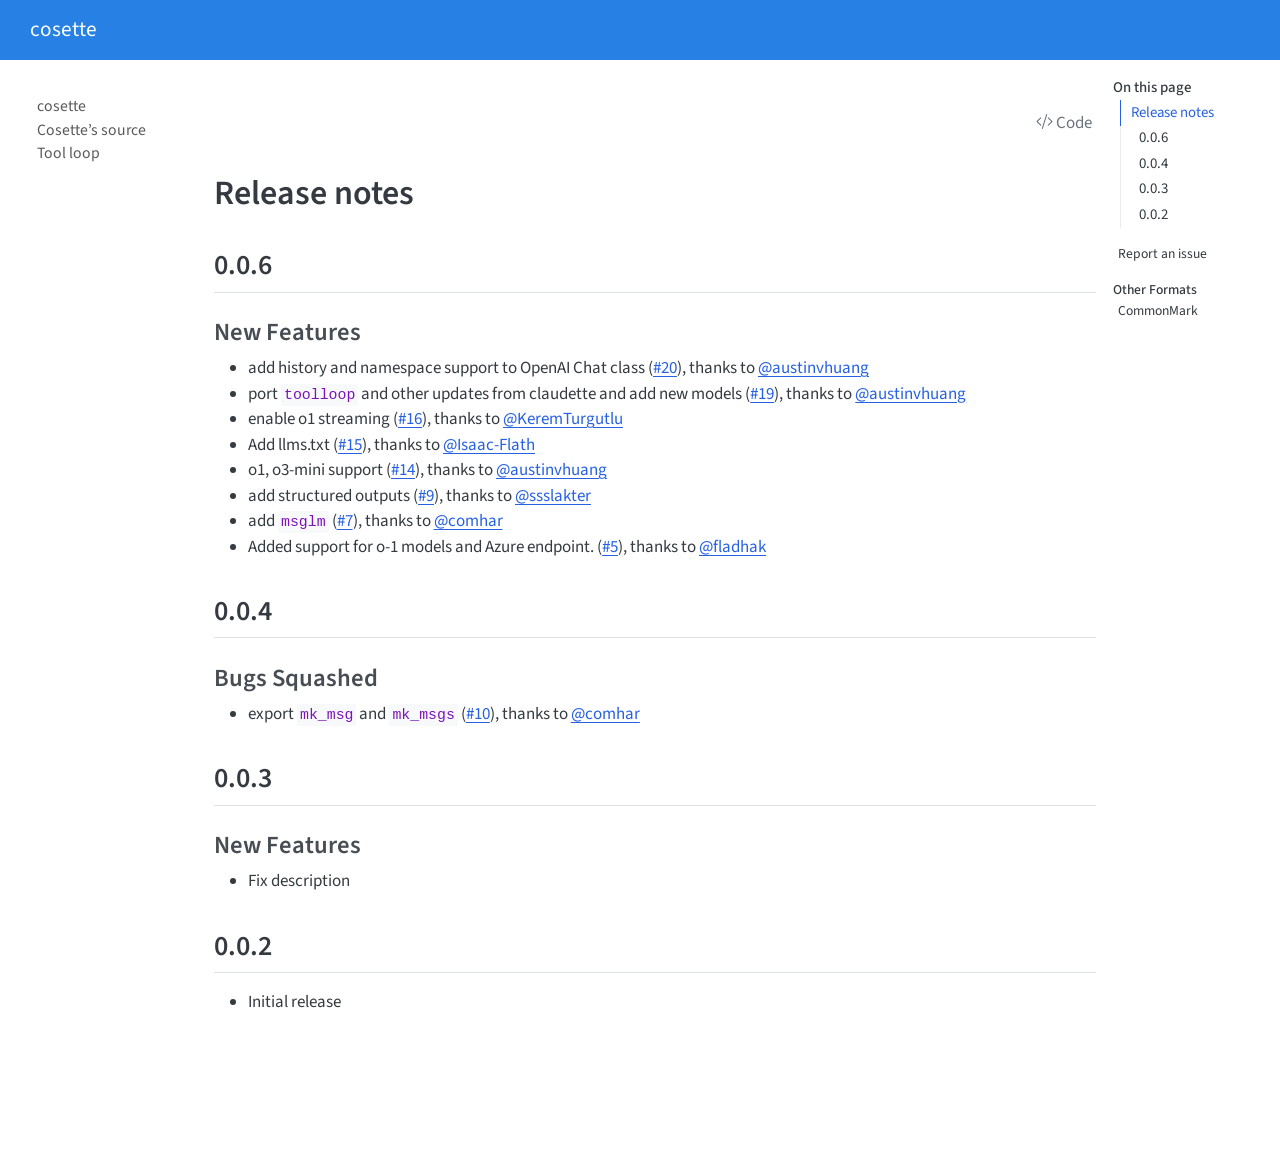
==== CHANGELOG.html @ 20d992fc "deploy: 0d3f6ec222637b6efbc9f2167d4069f0b815d9b7" ====
<!DOCTYPE html>
<html xmlns="http://www.w3.org/1999/xhtml" lang="en" xml:lang="en"><head>

<meta charset="utf-8">
<meta name="generator" content="quarto-1.7.32">

<meta name="viewport" content="width=device-width, initial-scale=1.0, user-scalable=yes">


<title>changelog – cosette</title>
<style>
code{white-space: pre-wrap;}
span.smallcaps{font-variant: small-caps;}
div.columns{display: flex; gap: min(4vw, 1.5em);}
div.column{flex: auto; overflow-x: auto;}
div.hanging-indent{margin-left: 1.5em; text-indent: -1.5em;}
ul.task-list{list-style: none;}
ul.task-list li input[type="checkbox"] {
  width: 0.8em;
  margin: 0 0.8em 0.2em -1em; /* quarto-specific, see https://github.com/quarto-dev/quarto-cli/issues/4556 */ 
  vertical-align: middle;
}
/* CSS for syntax highlighting */
html { -webkit-text-size-adjust: 100%; }
pre > code.sourceCode { white-space: pre; position: relative; }
pre > code.sourceCode > span { display: inline-block; line-height: 1.25; }
pre > code.sourceCode > span:empty { height: 1.2em; }
.sourceCode { overflow: visible; }
code.sourceCode > span { color: inherit; text-decoration: inherit; }
div.sourceCode { margin: 1em 0; }
pre.sourceCode { margin: 0; }
@media screen {
div.sourceCode { overflow: auto; }
}
@media print {
pre > code.sourceCode { white-space: pre-wrap; }
pre > code.sourceCode > span { text-indent: -5em; padding-left: 5em; }
}
pre.numberSource code
  { counter-reset: source-line 0; }
pre.numberSource code > span
  { position: relative; left: -4em; counter-increment: source-line; }
pre.numberSource code > span > a:first-child::before
  { content: counter(source-line);
    position: relative; left: -1em; text-align: right; vertical-align: baseline;
    border: none; display: inline-block;
    -webkit-touch-callout: none; -webkit-user-select: none;
    -khtml-user-select: none; -moz-user-select: none;
    -ms-user-select: none; user-select: none;
    padding: 0 4px; width: 4em;
  }
pre.numberSource { margin-left: 3em;  padding-left: 4px; }
div.sourceCode
  {   }
@media screen {
pre > code.sourceCode > span > a:first-child::before { text-decoration: underline; }
}
</style>


<script src="site_libs/quarto-nav/quarto-nav.js"></script>
<script src="site_libs/quarto-nav/headroom.min.js"></script>
<script src="site_libs/clipboard/clipboard.min.js"></script>
<script src="site_libs/quarto-search/autocomplete.umd.js"></script>
<script src="site_libs/quarto-search/fuse.min.js"></script>
<script src="site_libs/quarto-search/quarto-search.js"></script>
<meta name="quarto:offset" content="./">
<script src="site_libs/quarto-html/quarto.js" type="module"></script>
<script src="site_libs/quarto-html/tabsets/tabsets.js" type="module"></script>
<script src="site_libs/quarto-html/popper.min.js"></script>
<script src="site_libs/quarto-html/tippy.umd.min.js"></script>
<script src="site_libs/quarto-html/anchor.min.js"></script>
<link href="site_libs/quarto-html/tippy.css" rel="stylesheet">
<link href="site_libs/quarto-html/quarto-syntax-highlighting-37eea08aefeeee20ff55810ff984fec1.css" rel="stylesheet" id="quarto-text-highlighting-styles">
<script src="site_libs/bootstrap/bootstrap.min.js"></script>
<link href="site_libs/bootstrap/bootstrap-icons.css" rel="stylesheet">
<link href="site_libs/bootstrap/bootstrap-e3214a26c7bbc517fc91b4894247a828.min.css" rel="stylesheet" append-hash="true" id="quarto-bootstrap" data-mode="light">
<script id="quarto-search-options" type="application/json">{
  "location": "navbar",
  "copy-button": false,
  "collapse-after": 3,
  "panel-placement": "end",
  "type": "overlay",
  "limit": 50,
  "keyboard-shortcut": [
    "f",
    "/",
    "s"
  ],
  "show-item-context": false,
  "language": {
    "search-no-results-text": "No results",
    "search-matching-documents-text": "matching documents",
    "search-copy-link-title": "Copy link to search",
    "search-hide-matches-text": "Hide additional matches",
    "search-more-match-text": "more match in this document",
    "search-more-matches-text": "more matches in this document",
    "search-clear-button-title": "Clear",
    "search-text-placeholder": "",
    "search-detached-cancel-button-title": "Cancel",
    "search-submit-button-title": "Submit",
    "search-label": "Search"
  }
}</script>


<link rel="stylesheet" href="styles.css">
<meta property="og:title" content="cosette">
<meta property="og:site_name" content="cosette">
<meta name="twitter:title" content="cosette">
<meta name="twitter:card" content="summary">
</head>

<body class="nav-sidebar floating nav-fixed quarto-light">

<div id="quarto-search-results"></div>
  <header id="quarto-header" class="headroom fixed-top">
    <nav class="navbar navbar-expand-lg " data-bs-theme="dark">
      <div class="navbar-container container-fluid">
      <div class="navbar-brand-container mx-auto">
    <a class="navbar-brand" href="./index.html">
    <span class="navbar-title">cosette</span>
    </a>
  </div>
        <div class="quarto-navbar-tools tools-end">
</div>
          <div id="quarto-search" class="" title="Search"></div>
      </div> <!-- /container-fluid -->
    </nav>
  <nav class="quarto-secondary-nav">
    <div class="container-fluid d-flex">
      <button type="button" class="quarto-btn-toggle btn" data-bs-toggle="collapse" role="button" data-bs-target=".quarto-sidebar-collapse-item" aria-controls="quarto-sidebar" aria-expanded="false" aria-label="Toggle sidebar navigation" onclick="if (window.quartoToggleHeadroom) { window.quartoToggleHeadroom(); }">
        <i class="bi bi-layout-text-sidebar-reverse"></i>
      </button>
        <nav class="quarto-page-breadcrumbs" aria-label="breadcrumb"><ol class="breadcrumb"><li class="breadcrumb-item"></li></ol></nav>
        <a class="flex-grow-1" role="navigation" data-bs-toggle="collapse" data-bs-target=".quarto-sidebar-collapse-item" aria-controls="quarto-sidebar" aria-expanded="false" aria-label="Toggle sidebar navigation" onclick="if (window.quartoToggleHeadroom) { window.quartoToggleHeadroom(); }">      
        </a>
    </div>
  </nav>
</header>
<!-- content -->
<div id="quarto-content" class="quarto-container page-columns page-rows-contents page-layout-article page-navbar">
<!-- sidebar -->
  <nav id="quarto-sidebar" class="sidebar collapse collapse-horizontal quarto-sidebar-collapse-item sidebar-navigation floating overflow-auto">
    <div class="sidebar-menu-container"> 
    <ul class="list-unstyled mt-1">
        <li class="sidebar-item">
  <div class="sidebar-item-container"> 
  <a href="./index.html" class="sidebar-item-text sidebar-link">
 <span class="menu-text">cosette</span></a>
  </div>
</li>
        <li class="sidebar-item">
  <div class="sidebar-item-container"> 
  <a href="./core.html" class="sidebar-item-text sidebar-link">
 <span class="menu-text">Cosette’s source</span></a>
  </div>
</li>
        <li class="sidebar-item">
  <div class="sidebar-item-container"> 
  <a href="./toolloop.html" class="sidebar-item-text sidebar-link">
 <span class="menu-text">Tool loop</span></a>
  </div>
</li>
    </ul>
    </div>
</nav>
<div id="quarto-sidebar-glass" class="quarto-sidebar-collapse-item" data-bs-toggle="collapse" data-bs-target=".quarto-sidebar-collapse-item"></div>
<!-- margin-sidebar -->
    <div id="quarto-margin-sidebar" class="sidebar margin-sidebar">
        <nav id="TOC" role="doc-toc" class="toc-active">
    <h2 id="toc-title">On this page</h2>
   
  <ul>
  <li><a href="#release-notes" id="toc-release-notes" class="nav-link active" data-scroll-target="#release-notes">Release notes</a>
  <ul class="collapse">
  <li><a href="#section" id="toc-section" class="nav-link" data-scroll-target="#section">0.0.6</a>
  <ul class="collapse">
  <li><a href="#new-features" id="toc-new-features" class="nav-link" data-scroll-target="#new-features">New Features</a></li>
  </ul></li>
  <li><a href="#section-1" id="toc-section-1" class="nav-link" data-scroll-target="#section-1">0.0.4</a>
  <ul class="collapse">
  <li><a href="#bugs-squashed" id="toc-bugs-squashed" class="nav-link" data-scroll-target="#bugs-squashed">Bugs Squashed</a></li>
  </ul></li>
  <li><a href="#section-2" id="toc-section-2" class="nav-link" data-scroll-target="#section-2">0.0.3</a>
  <ul class="collapse">
  <li><a href="#new-features-1" id="toc-new-features-1" class="nav-link" data-scroll-target="#new-features-1">New Features</a></li>
  </ul></li>
  <li><a href="#section-3" id="toc-section-3" class="nav-link" data-scroll-target="#section-3">0.0.2</a></li>
  </ul></li>
  </ul>
<div class="toc-actions"><ul><li><a href="https://github.com/AnswerDotAI/cosette/issues/new" class="toc-action"><i class="bi bi-github"></i>Report an issue</a></li></ul></div><div class="quarto-alternate-formats"><h2>Other Formats</h2><ul><li><a href="CHANGELOG-commonmark.md"><i class="bi bi-file-code"></i>CommonMark</a></li></ul></div></nav>
    </div>
<!-- main -->
<main class="content" id="quarto-document-content"><header id="title-block-header" class="quarto-title-block"><h1 class="title display-7"></h1></header><div class="quarto-title-block"><div class="quarto-title-tools-only"><button type="button" class="btn code-tools-button" id="quarto-code-tools-source"><i class="bi"></i> Code</button></div></div>




<section id="release-notes" class="level1">
<h1>Release notes</h1>
<!-- do not remove -->
<section id="section" class="level2">
<h2 class="anchored" data-anchor-id="section">0.0.6</h2>
<section id="new-features" class="level3">
<h3 class="anchored" data-anchor-id="new-features">New Features</h3>
<ul>
<li>add history and namespace support to OpenAI Chat class (<a href="https://github.com/AnswerDotAI/cosette/pull/20">#20</a>), thanks to <a href="https://github.com/austinvhuang"><span class="citation" data-cites="austinvhuang">@austinvhuang</span></a></li>
<li>port <code>toolloop</code> and other updates from claudette and add new models (<a href="https://github.com/AnswerDotAI/cosette/pull/19">#19</a>), thanks to <a href="https://github.com/austinvhuang"><span class="citation" data-cites="austinvhuang">@austinvhuang</span></a></li>
<li>enable o1 streaming (<a href="https://github.com/AnswerDotAI/cosette/pull/16">#16</a>), thanks to <a href="https://github.com/KeremTurgutlu"><span class="citation" data-cites="KeremTurgutlu">@KeremTurgutlu</span></a></li>
<li>Add llms.txt (<a href="https://github.com/AnswerDotAI/cosette/pull/15">#15</a>), thanks to <a href="https://github.com/Isaac-Flath"><span class="citation" data-cites="Isaac-Flath">@Isaac-Flath</span></a></li>
<li>o1, o3-mini support (<a href="https://github.com/AnswerDotAI/cosette/pull/14">#14</a>), thanks to <a href="https://github.com/austinvhuang"><span class="citation" data-cites="austinvhuang">@austinvhuang</span></a></li>
<li>add structured outputs (<a href="https://github.com/AnswerDotAI/cosette/pull/9">#9</a>), thanks to <a href="https://github.com/ssslakter"><span class="citation" data-cites="ssslakter">@ssslakter</span></a></li>
<li>add <code>msglm</code> (<a href="https://github.com/AnswerDotAI/cosette/pull/7">#7</a>), thanks to <a href="https://github.com/comhar"><span class="citation" data-cites="comhar">@comhar</span></a></li>
<li>Added support for o-1 models and Azure endpoint. (<a href="https://github.com/AnswerDotAI/cosette/pull/5">#5</a>), thanks to <a href="https://github.com/fladhak"><span class="citation" data-cites="fladhak">@fladhak</span></a></li>
</ul>
</section>
</section>
<section id="section-1" class="level2">
<h2 class="anchored" data-anchor-id="section-1">0.0.4</h2>
<section id="bugs-squashed" class="level3">
<h3 class="anchored" data-anchor-id="bugs-squashed">Bugs Squashed</h3>
<ul>
<li>export <code>mk_msg</code> and <code>mk_msgs</code> (<a href="https://github.com/AnswerDotAI/cosette/pull/10">#10</a>), thanks to <a href="https://github.com/comhar"><span class="citation" data-cites="comhar">@comhar</span></a></li>
</ul>
</section>
</section>
<section id="section-2" class="level2">
<h2 class="anchored" data-anchor-id="section-2">0.0.3</h2>
<section id="new-features-1" class="level3">
<h3 class="anchored" data-anchor-id="new-features-1">New Features</h3>
<ul>
<li>Fix description</li>
</ul>
</section>
</section>
<section id="section-3" class="level2">
<h2 class="anchored" data-anchor-id="section-3">0.0.2</h2>
<ul>
<li>Initial release</li>
</ul>


<!-- -->

</section>
</section>

</main> <!-- /main -->
<script id="quarto-html-after-body" type="application/javascript">
  window.document.addEventListener("DOMContentLoaded", function (event) {
    const icon = "";
    const anchorJS = new window.AnchorJS();
    anchorJS.options = {
      placement: 'right',
      icon: icon
    };
    anchorJS.add('.anchored');
    const isCodeAnnotation = (el) => {
      for (const clz of el.classList) {
        if (clz.startsWith('code-annotation-')) {                     
          return true;
        }
      }
      return false;
    }
    const onCopySuccess = function(e) {
      // button target
      const button = e.trigger;
      // don't keep focus
      button.blur();
      // flash "checked"
      button.classList.add('code-copy-button-checked');
      var currentTitle = button.getAttribute("title");
      button.setAttribute("title", "Copied!");
      let tooltip;
      if (window.bootstrap) {
        button.setAttribute("data-bs-toggle", "tooltip");
        button.setAttribute("data-bs-placement", "left");
        button.setAttribute("data-bs-title", "Copied!");
        tooltip = new bootstrap.Tooltip(button, 
          { trigger: "manual", 
            customClass: "code-copy-button-tooltip",
            offset: [0, -8]});
        tooltip.show();    
      }
      setTimeout(function() {
        if (tooltip) {
          tooltip.hide();
          button.removeAttribute("data-bs-title");
          button.removeAttribute("data-bs-toggle");
          button.removeAttribute("data-bs-placement");
        }
        button.setAttribute("title", currentTitle);
        button.classList.remove('code-copy-button-checked');
      }, 1000);
      // clear code selection
      e.clearSelection();
    }
    const getTextToCopy = function(trigger) {
        const codeEl = trigger.previousElementSibling.cloneNode(true);
        for (const childEl of codeEl.children) {
          if (isCodeAnnotation(childEl)) {
            childEl.remove();
          }
        }
        return codeEl.innerText;
    }
    const clipboard = new window.ClipboardJS('.code-copy-button:not([data-in-quarto-modal])', {
      text: getTextToCopy
    });
    clipboard.on('success', onCopySuccess);
    if (window.document.getElementById('quarto-embedded-source-code-modal')) {
      const clipboardModal = new window.ClipboardJS('.code-copy-button[data-in-quarto-modal]', {
        text: getTextToCopy,
        container: window.document.getElementById('quarto-embedded-source-code-modal')
      });
      clipboardModal.on('success', onCopySuccess);
    }
    const viewSource = window.document.getElementById('quarto-view-source') ||
                       window.document.getElementById('quarto-code-tools-source');
    if (viewSource) {
      const sourceUrl = viewSource.getAttribute("data-quarto-source-url");
      viewSource.addEventListener("click", function(e) {
        if (sourceUrl) {
          // rstudio viewer pane
          if (/\bcapabilities=\b/.test(window.location)) {
            window.open(sourceUrl);
          } else {
            window.location.href = sourceUrl;
          }
        } else {
          const modal = new bootstrap.Modal(document.getElementById('quarto-embedded-source-code-modal'));
          modal.show();
        }
        return false;
      });
    }
    function toggleCodeHandler(show) {
      return function(e) {
        const detailsSrc = window.document.querySelectorAll(".cell > details > .sourceCode");
        for (let i=0; i<detailsSrc.length; i++) {
          const details = detailsSrc[i].parentElement;
          if (show) {
            details.open = true;
          } else {
            details.removeAttribute("open");
          }
        }
        const cellCodeDivs = window.document.querySelectorAll(".cell > .sourceCode");
        const fromCls = show ? "hidden" : "unhidden";
        const toCls = show ? "unhidden" : "hidden";
        for (let i=0; i<cellCodeDivs.length; i++) {
          const codeDiv = cellCodeDivs[i];
          if (codeDiv.classList.contains(fromCls)) {
            codeDiv.classList.remove(fromCls);
            codeDiv.classList.add(toCls);
          } 
        }
        return false;
      }
    }
    const hideAllCode = window.document.getElementById("quarto-hide-all-code");
    if (hideAllCode) {
      hideAllCode.addEventListener("click", toggleCodeHandler(false));
    }
    const showAllCode = window.document.getElementById("quarto-show-all-code");
    if (showAllCode) {
      showAllCode.addEventListener("click", toggleCodeHandler(true));
    }
      var localhostRegex = new RegExp(/^(?:http|https):\/\/localhost\:?[0-9]*\//);
      var mailtoRegex = new RegExp(/^mailto:/);
        var filterRegex = new RegExp("https:\/\/AnswerDotAI\.github\.io\/cosette");
      var isInternal = (href) => {
          return filterRegex.test(href) || localhostRegex.test(href) || mailtoRegex.test(href);
      }
      // Inspect non-navigation links and adorn them if external
     var links = window.document.querySelectorAll('a[href]:not(.nav-link):not(.navbar-brand):not(.toc-action):not(.sidebar-link):not(.sidebar-item-toggle):not(.pagination-link):not(.no-external):not([aria-hidden]):not(.dropdown-item):not(.quarto-navigation-tool):not(.about-link)');
      for (var i=0; i<links.length; i++) {
        const link = links[i];
        if (!isInternal(link.href)) {
          // undo the damage that might have been done by quarto-nav.js in the case of
          // links that we want to consider external
          if (link.dataset.originalHref !== undefined) {
            link.href = link.dataset.originalHref;
          }
        }
      }
    function tippyHover(el, contentFn, onTriggerFn, onUntriggerFn) {
      const config = {
        allowHTML: true,
        maxWidth: 500,
        delay: 100,
        arrow: false,
        appendTo: function(el) {
            return el.parentElement;
        },
        interactive: true,
        interactiveBorder: 10,
        theme: 'quarto',
        placement: 'bottom-start',
      };
      if (contentFn) {
        config.content = contentFn;
      }
      if (onTriggerFn) {
        config.onTrigger = onTriggerFn;
      }
      if (onUntriggerFn) {
        config.onUntrigger = onUntriggerFn;
      }
      window.tippy(el, config); 
    }
    const noterefs = window.document.querySelectorAll('a[role="doc-noteref"]');
    for (var i=0; i<noterefs.length; i++) {
      const ref = noterefs[i];
      tippyHover(ref, function() {
        // use id or data attribute instead here
        let href = ref.getAttribute('data-footnote-href') || ref.getAttribute('href');
        try { href = new URL(href).hash; } catch {}
        const id = href.replace(/^#\/?/, "");
        const note = window.document.getElementById(id);
        if (note) {
          return note.innerHTML;
        } else {
          return "";
        }
      });
    }
    const xrefs = window.document.querySelectorAll('a.quarto-xref');
    const processXRef = (id, note) => {
      // Strip column container classes
      const stripColumnClz = (el) => {
        el.classList.remove("page-full", "page-columns");
        if (el.children) {
          for (const child of el.children) {
            stripColumnClz(child);
          }
        }
      }
      stripColumnClz(note)
      if (id === null || id.startsWith('sec-')) {
        // Special case sections, only their first couple elements
        const container = document.createElement("div");
        if (note.children && note.children.length > 2) {
          container.appendChild(note.children[0].cloneNode(true));
          for (let i = 1; i < note.children.length; i++) {
            const child = note.children[i];
            if (child.tagName === "P" && child.innerText === "") {
              continue;
            } else {
              container.appendChild(child.cloneNode(true));
              break;
            }
          }
          if (window.Quarto?.typesetMath) {
            window.Quarto.typesetMath(container);
          }
          return container.innerHTML
        } else {
          if (window.Quarto?.typesetMath) {
            window.Quarto.typesetMath(note);
          }
          return note.innerHTML;
        }
      } else {
        // Remove any anchor links if they are present
        const anchorLink = note.querySelector('a.anchorjs-link');
        if (anchorLink) {
          anchorLink.remove();
        }
        if (window.Quarto?.typesetMath) {
          window.Quarto.typesetMath(note);
        }
        if (note.classList.contains("callout")) {
          return note.outerHTML;
        } else {
          return note.innerHTML;
        }
      }
    }
    for (var i=0; i<xrefs.length; i++) {
      const xref = xrefs[i];
      tippyHover(xref, undefined, function(instance) {
        instance.disable();
        let url = xref.getAttribute('href');
        let hash = undefined; 
        if (url.startsWith('#')) {
          hash = url;
        } else {
          try { hash = new URL(url).hash; } catch {}
        }
        if (hash) {
          const id = hash.replace(/^#\/?/, "");
          const note = window.document.getElementById(id);
          if (note !== null) {
            try {
              const html = processXRef(id, note.cloneNode(true));
              instance.setContent(html);
            } finally {
              instance.enable();
              instance.show();
            }
          } else {
            // See if we can fetch this
            fetch(url.split('#')[0])
            .then(res => res.text())
            .then(html => {
              const parser = new DOMParser();
              const htmlDoc = parser.parseFromString(html, "text/html");
              const note = htmlDoc.getElementById(id);
              if (note !== null) {
                const html = processXRef(id, note);
                instance.setContent(html);
              } 
            }).finally(() => {
              instance.enable();
              instance.show();
            });
          }
        } else {
          // See if we can fetch a full url (with no hash to target)
          // This is a special case and we should probably do some content thinning / targeting
          fetch(url)
          .then(res => res.text())
          .then(html => {
            const parser = new DOMParser();
            const htmlDoc = parser.parseFromString(html, "text/html");
            const note = htmlDoc.querySelector('main.content');
            if (note !== null) {
              // This should only happen for chapter cross references
              // (since there is no id in the URL)
              // remove the first header
              if (note.children.length > 0 && note.children[0].tagName === "HEADER") {
                note.children[0].remove();
              }
              const html = processXRef(null, note);
              instance.setContent(html);
            } 
          }).finally(() => {
            instance.enable();
            instance.show();
          });
        }
      }, function(instance) {
      });
    }
        let selectedAnnoteEl;
        const selectorForAnnotation = ( cell, annotation) => {
          let cellAttr = 'data-code-cell="' + cell + '"';
          let lineAttr = 'data-code-annotation="' +  annotation + '"';
          const selector = 'span[' + cellAttr + '][' + lineAttr + ']';
          return selector;
        }
        const selectCodeLines = (annoteEl) => {
          const doc = window.document;
          const targetCell = annoteEl.getAttribute("data-target-cell");
          const targetAnnotation = annoteEl.getAttribute("data-target-annotation");
          const annoteSpan = window.document.querySelector(selectorForAnnotation(targetCell, targetAnnotation));
          const lines = annoteSpan.getAttribute("data-code-lines").split(",");
          const lineIds = lines.map((line) => {
            return targetCell + "-" + line;
          })
          let top = null;
          let height = null;
          let parent = null;
          if (lineIds.length > 0) {
              //compute the position of the single el (top and bottom and make a div)
              const el = window.document.getElementById(lineIds[0]);
              top = el.offsetTop;
              height = el.offsetHeight;
              parent = el.parentElement.parentElement;
            if (lineIds.length > 1) {
              const lastEl = window.document.getElementById(lineIds[lineIds.length - 1]);
              const bottom = lastEl.offsetTop + lastEl.offsetHeight;
              height = bottom - top;
            }
            if (top !== null && height !== null && parent !== null) {
              // cook up a div (if necessary) and position it 
              let div = window.document.getElementById("code-annotation-line-highlight");
              if (div === null) {
                div = window.document.createElement("div");
                div.setAttribute("id", "code-annotation-line-highlight");
                div.style.position = 'absolute';
                parent.appendChild(div);
              }
              div.style.top = top - 2 + "px";
              div.style.height = height + 4 + "px";
              div.style.left = 0;
              let gutterDiv = window.document.getElementById("code-annotation-line-highlight-gutter");
              if (gutterDiv === null) {
                gutterDiv = window.document.createElement("div");
                gutterDiv.setAttribute("id", "code-annotation-line-highlight-gutter");
                gutterDiv.style.position = 'absolute';
                const codeCell = window.document.getElementById(targetCell);
                const gutter = codeCell.querySelector('.code-annotation-gutter');
                gutter.appendChild(gutterDiv);
              }
              gutterDiv.style.top = top - 2 + "px";
              gutterDiv.style.height = height + 4 + "px";
            }
            selectedAnnoteEl = annoteEl;
          }
        };
        const unselectCodeLines = () => {
          const elementsIds = ["code-annotation-line-highlight", "code-annotation-line-highlight-gutter"];
          elementsIds.forEach((elId) => {
            const div = window.document.getElementById(elId);
            if (div) {
              div.remove();
            }
          });
          selectedAnnoteEl = undefined;
        };
          // Handle positioning of the toggle
      window.addEventListener(
        "resize",
        throttle(() => {
          elRect = undefined;
          if (selectedAnnoteEl) {
            selectCodeLines(selectedAnnoteEl);
          }
        }, 10)
      );
      function throttle(fn, ms) {
      let throttle = false;
      let timer;
        return (...args) => {
          if(!throttle) { // first call gets through
              fn.apply(this, args);
              throttle = true;
          } else { // all the others get throttled
              if(timer) clearTimeout(timer); // cancel #2
              timer = setTimeout(() => {
                fn.apply(this, args);
                timer = throttle = false;
              }, ms);
          }
        };
      }
        // Attach click handler to the DT
        const annoteDls = window.document.querySelectorAll('dt[data-target-cell]');
        for (const annoteDlNode of annoteDls) {
          annoteDlNode.addEventListener('click', (event) => {
            const clickedEl = event.target;
            if (clickedEl !== selectedAnnoteEl) {
              unselectCodeLines();
              const activeEl = window.document.querySelector('dt[data-target-cell].code-annotation-active');
              if (activeEl) {
                activeEl.classList.remove('code-annotation-active');
              }
              selectCodeLines(clickedEl);
              clickedEl.classList.add('code-annotation-active');
            } else {
              // Unselect the line
              unselectCodeLines();
              clickedEl.classList.remove('code-annotation-active');
            }
          });
        }
    const findCites = (el) => {
      const parentEl = el.parentElement;
      if (parentEl) {
        const cites = parentEl.dataset.cites;
        if (cites) {
          return {
            el,
            cites: cites.split(' ')
          };
        } else {
          return findCites(el.parentElement)
        }
      } else {
        return undefined;
      }
    };
    var bibliorefs = window.document.querySelectorAll('a[role="doc-biblioref"]');
    for (var i=0; i<bibliorefs.length; i++) {
      const ref = bibliorefs[i];
      const citeInfo = findCites(ref);
      if (citeInfo) {
        tippyHover(citeInfo.el, function() {
          var popup = window.document.createElement('div');
          citeInfo.cites.forEach(function(cite) {
            var citeDiv = window.document.createElement('div');
            citeDiv.classList.add('hanging-indent');
            citeDiv.classList.add('csl-entry');
            var biblioDiv = window.document.getElementById('ref-' + cite);
            if (biblioDiv) {
              citeDiv.innerHTML = biblioDiv.innerHTML;
            }
            popup.appendChild(citeDiv);
          });
          return popup.innerHTML;
        });
      }
    }
  });
  </script><div class="modal fade" id="quarto-embedded-source-code-modal" tabindex="-1" aria-labelledby="quarto-embedded-source-code-modal-label" aria-hidden="true"><div class="modal-dialog modal-dialog-scrollable"><div class="modal-content"><div class="modal-header"><h5 class="modal-title" id="quarto-embedded-source-code-modal-label">Source Code</h5><button class="btn-close" data-bs-dismiss="modal"></button></div><div class="modal-body"><div class="">
<div class="sourceCode" id="cb1" data-shortcodes="false"><pre class="sourceCode markdown code-with-copy"><code class="sourceCode markdown"><span id="cb1-1"><a href="#cb1-1" aria-hidden="true" tabindex="-1"></a><span class="fu"># Release notes</span></span>
<span id="cb1-2"><a href="#cb1-2" aria-hidden="true" tabindex="-1"></a></span>
<span id="cb1-3"><a href="#cb1-3" aria-hidden="true" tabindex="-1"></a><span class="co">&lt;!-- do not remove --&gt;</span></span>
<span id="cb1-4"><a href="#cb1-4" aria-hidden="true" tabindex="-1"></a></span>
<span id="cb1-5"><a href="#cb1-5" aria-hidden="true" tabindex="-1"></a></span>
<span id="cb1-6"><a href="#cb1-6" aria-hidden="true" tabindex="-1"></a><span class="fu">## 0.0.6</span></span>
<span id="cb1-7"><a href="#cb1-7" aria-hidden="true" tabindex="-1"></a></span>
<span id="cb1-8"><a href="#cb1-8" aria-hidden="true" tabindex="-1"></a><span class="fu">### New Features</span></span>
<span id="cb1-9"><a href="#cb1-9" aria-hidden="true" tabindex="-1"></a></span>
<span id="cb1-10"><a href="#cb1-10" aria-hidden="true" tabindex="-1"></a><span class="ss">- </span>add history and namespace support to OpenAI Chat class (<span class="co">[</span><span class="ot">#20</span><span class="co">](https://github.com/AnswerDotAI/cosette/pull/20)</span>), thanks to <span class="co">[</span><span class="ot">@austinvhuang</span><span class="co">](https://github.com/austinvhuang)</span></span>
<span id="cb1-11"><a href="#cb1-11" aria-hidden="true" tabindex="-1"></a><span class="ss">- </span>port <span class="in">`toolloop`</span> and other updates from claudette and add new models (<span class="co">[</span><span class="ot">#19</span><span class="co">](https://github.com/AnswerDotAI/cosette/pull/19)</span>), thanks to <span class="co">[</span><span class="ot">@austinvhuang</span><span class="co">](https://github.com/austinvhuang)</span></span>
<span id="cb1-12"><a href="#cb1-12" aria-hidden="true" tabindex="-1"></a><span class="ss">- </span>enable o1 streaming (<span class="co">[</span><span class="ot">#16</span><span class="co">](https://github.com/AnswerDotAI/cosette/pull/16)</span>), thanks to <span class="co">[</span><span class="ot">@KeremTurgutlu</span><span class="co">](https://github.com/KeremTurgutlu)</span></span>
<span id="cb1-13"><a href="#cb1-13" aria-hidden="true" tabindex="-1"></a><span class="ss">- </span>Add llms.txt (<span class="co">[</span><span class="ot">#15</span><span class="co">](https://github.com/AnswerDotAI/cosette/pull/15)</span>), thanks to <span class="co">[</span><span class="ot">@Isaac-Flath</span><span class="co">](https://github.com/Isaac-Flath)</span></span>
<span id="cb1-14"><a href="#cb1-14" aria-hidden="true" tabindex="-1"></a><span class="ss">- </span>o1, o3-mini support (<span class="co">[</span><span class="ot">#14</span><span class="co">](https://github.com/AnswerDotAI/cosette/pull/14)</span>), thanks to <span class="co">[</span><span class="ot">@austinvhuang</span><span class="co">](https://github.com/austinvhuang)</span></span>
<span id="cb1-15"><a href="#cb1-15" aria-hidden="true" tabindex="-1"></a><span class="ss">- </span>add structured outputs (<span class="co">[</span><span class="ot">#9</span><span class="co">](https://github.com/AnswerDotAI/cosette/pull/9)</span>), thanks to <span class="co">[</span><span class="ot">@ssslakter</span><span class="co">](https://github.com/ssslakter)</span></span>
<span id="cb1-16"><a href="#cb1-16" aria-hidden="true" tabindex="-1"></a><span class="ss">- </span>add <span class="in">`msglm`</span> (<span class="co">[</span><span class="ot">#7</span><span class="co">](https://github.com/AnswerDotAI/cosette/pull/7)</span>), thanks to <span class="co">[</span><span class="ot">@comhar</span><span class="co">](https://github.com/comhar)</span></span>
<span id="cb1-17"><a href="#cb1-17" aria-hidden="true" tabindex="-1"></a><span class="ss">- </span>Added support for o-1 models and Azure endpoint. (<span class="co">[</span><span class="ot">#5</span><span class="co">](https://github.com/AnswerDotAI/cosette/pull/5)</span>), thanks to <span class="co">[</span><span class="ot">@fladhak</span><span class="co">](https://github.com/fladhak)</span></span>
<span id="cb1-18"><a href="#cb1-18" aria-hidden="true" tabindex="-1"></a></span>
<span id="cb1-19"><a href="#cb1-19" aria-hidden="true" tabindex="-1"></a></span>
<span id="cb1-20"><a href="#cb1-20" aria-hidden="true" tabindex="-1"></a><span class="fu">## 0.0.4</span></span>
<span id="cb1-21"><a href="#cb1-21" aria-hidden="true" tabindex="-1"></a></span>
<span id="cb1-22"><a href="#cb1-22" aria-hidden="true" tabindex="-1"></a><span class="fu">### Bugs Squashed</span></span>
<span id="cb1-23"><a href="#cb1-23" aria-hidden="true" tabindex="-1"></a></span>
<span id="cb1-24"><a href="#cb1-24" aria-hidden="true" tabindex="-1"></a><span class="ss">- </span>export <span class="in">`mk_msg`</span> and <span class="in">`mk_msgs`</span> (<span class="co">[</span><span class="ot">#10</span><span class="co">](https://github.com/AnswerDotAI/cosette/pull/10)</span>), thanks to <span class="co">[</span><span class="ot">@comhar</span><span class="co">](https://github.com/comhar)</span></span>
<span id="cb1-25"><a href="#cb1-25" aria-hidden="true" tabindex="-1"></a></span>
<span id="cb1-26"><a href="#cb1-26" aria-hidden="true" tabindex="-1"></a></span>
<span id="cb1-27"><a href="#cb1-27" aria-hidden="true" tabindex="-1"></a><span class="fu">## 0.0.3</span></span>
<span id="cb1-28"><a href="#cb1-28" aria-hidden="true" tabindex="-1"></a></span>
<span id="cb1-29"><a href="#cb1-29" aria-hidden="true" tabindex="-1"></a><span class="fu">### New Features</span></span>
<span id="cb1-30"><a href="#cb1-30" aria-hidden="true" tabindex="-1"></a></span>
<span id="cb1-31"><a href="#cb1-31" aria-hidden="true" tabindex="-1"></a><span class="ss">- </span>Fix description</span>
<span id="cb1-32"><a href="#cb1-32" aria-hidden="true" tabindex="-1"></a></span>
<span id="cb1-33"><a href="#cb1-33" aria-hidden="true" tabindex="-1"></a></span>
<span id="cb1-34"><a href="#cb1-34" aria-hidden="true" tabindex="-1"></a><span class="fu">## 0.0.2</span></span>
<span id="cb1-35"><a href="#cb1-35" aria-hidden="true" tabindex="-1"></a></span>
<span id="cb1-36"><a href="#cb1-36" aria-hidden="true" tabindex="-1"></a><span class="ss">- </span>Initial release</span></code><button title="Copy to Clipboard" class="code-copy-button" data-in-quarto-modal=""><i class="bi"></i></button></pre></div>
</div></div></div></div></div>
</div> <!-- /content -->




<footer class="footer"><div class="nav-footer"><div class="nav-footer-center"><div class="toc-actions d-sm-block d-md-none"><ul><li><a href="https://github.com/AnswerDotAI/cosette/issues/new" class="toc-action"><i class="bi bi-github"></i>Report an issue</a></li></ul></div></div></div></footer></body></html>
---- site_libs/quarto-html/tippy.css ----
.tippy-box[data-animation=fade][data-state=hidden]{opacity:0}[data-tippy-root]{max-width:calc(100vw - 10px)}.tippy-box{position:relative;background-color:#333;color:#fff;border-radius:4px;font-size:14px;line-height:1.4;white-space:normal;outline:0;transition-property:transform,visibility,opacity}.tippy-box[data-placement^=top]>.tippy-arrow{bottom:0}.tippy-box[data-placement^=top]>.tippy-arrow:before{bottom:-7px;left:0;border-width:8px 8px 0;border-top-color:initial;transform-origin:center top}.tippy-box[data-placement^=bottom]>.tippy-arrow{top:0}.tippy-box[data-placement^=bottom]>.tippy-arrow:before{top:-7px;left:0;border-width:0 8px 8px;border-bottom-color:initial;transform-origin:center bottom}.tippy-box[data-placement^=left]>.tippy-arrow{right:0}.tippy-box[data-placement^=left]>.tippy-arrow:before{border-width:8px 0 8px 8px;border-left-color:initial;right:-7px;transform-origin:center left}.tippy-box[data-placement^=right]>.tippy-arrow{left:0}.tippy-box[data-placement^=right]>.tippy-arrow:before{left:-7px;border-width:8px 8px 8px 0;border-right-color:initial;transform-origin:center right}.tippy-box[data-inertia][data-state=visible]{transition-timing-function:cubic-bezier(.54,1.5,.38,1.11)}.tippy-arrow{width:16px;height:16px;color:#333}.tippy-arrow:before{content:"";position:absolute;border-color:transparent;border-style:solid}.tippy-content{position:relative;padding:5px 9px;z-index:1}
---- site_libs/quarto-html/quarto-syntax-highlighting-37eea08aefeeee20ff55810ff984fec1.css ----
/* quarto syntax highlight colors */
:root {
  --quarto-hl-ot-color: #003B4F;
  --quarto-hl-at-color: #657422;
  --quarto-hl-ss-color: #20794D;
  --quarto-hl-an-color: #5E5E5E;
  --quarto-hl-fu-color: #4758AB;
  --quarto-hl-st-color: #20794D;
  --quarto-hl-cf-color: #003B4F;
  --quarto-hl-op-color: #5E5E5E;
  --quarto-hl-er-color: #AD0000;
  --quarto-hl-bn-color: #AD0000;
  --quarto-hl-al-color: #AD0000;
  --quarto-hl-va-color: #111111;
  --quarto-hl-bu-color: inherit;
  --quarto-hl-ex-color: inherit;
  --quarto-hl-pp-color: #AD0000;
  --quarto-hl-in-color: #5E5E5E;
  --quarto-hl-vs-color: #20794D;
  --quarto-hl-wa-color: #5E5E5E;
  --quarto-hl-do-color: #5E5E5E;
  --quarto-hl-im-color: #00769E;
  --quarto-hl-ch-color: #20794D;
  --quarto-hl-dt-color: #AD0000;
  --quarto-hl-fl-color: #AD0000;
  --quarto-hl-co-color: #5E5E5E;
  --quarto-hl-cv-color: #5E5E5E;
  --quarto-hl-cn-color: #8f5902;
  --quarto-hl-sc-color: #5E5E5E;
  --quarto-hl-dv-color: #AD0000;
  --quarto-hl-kw-color: #003B4F;
}

/* other quarto variables */
:root {
  --quarto-font-monospace: SFMono-Regular, Menlo, Monaco, Consolas, "Liberation Mono", "Courier New", monospace;
}

/* syntax highlight based on Pandoc's rules */
pre > code.sourceCode > span {
  color: #003B4F;
}

code.sourceCode > span {
  color: #003B4F;
}

div.sourceCode,
div.sourceCode pre.sourceCode {
  color: #003B4F;
}

/* Normal */
code span {
  color: #003B4F;
}

/* Alert */
code span.al {
  color: #AD0000;
  font-style: inherit;
}

/* Annotation */
code span.an {
  color: #5E5E5E;
  font-style: inherit;
}

/* Attribute */
code span.at {
  color: #657422;
  font-style: inherit;
}

/* BaseN */
code span.bn {
  color: #AD0000;
  font-style: inherit;
}

/* BuiltIn */
code span.bu {
  font-style: inherit;
}

/* ControlFlow */
code span.cf {
  color: #003B4F;
  font-weight: bold;
  font-style: inherit;
}

/* Char */
code span.ch {
  color: #20794D;
  font-style: inherit;
}

/* Constant */
code span.cn {
  color: #8f5902;
  font-style: inherit;
}

/* Comment */
code span.co {
  color: #5E5E5E;
  font-style: inherit;
}

/* CommentVar */
code span.cv {
  color: #5E5E5E;
  font-style: italic;
}

/* Documentation */
code span.do {
  color: #5E5E5E;
  font-style: italic;
}

/* DataType */
code span.dt {
  color: #AD0000;
  font-style: inherit;
}

/* DecVal */
code span.dv {
  color: #AD0000;
  font-style: inherit;
}

/* Error */
code span.er {
  color: #AD0000;
  font-style: inherit;
}

/* Extension */
code span.ex {
  font-style: inherit;
}

/* Float */
code span.fl {
  color: #AD0000;
  font-style: inherit;
}

/* Function */
code span.fu {
  color: #4758AB;
  font-style: inherit;
}

/* Import */
code span.im {
  color: #00769E;
  font-style: inherit;
}

/* Information */
code span.in {
  color: #5E5E5E;
  font-style: inherit;
}

/* Keyword */
code span.kw {
  color: #003B4F;
  font-weight: bold;
  font-style: inherit;
}

/* Operator */
code span.op {
  color: #5E5E5E;
  font-style: inherit;
}

/* Other */
code span.ot {
  color: #003B4F;
  font-style: inherit;
}

/* Preprocessor */
code span.pp {
  color: #AD0000;
  font-style: inherit;
}

/* SpecialChar */
code span.sc {
  color: #5E5E5E;
  font-style: inherit;
}

/* SpecialString */
code span.ss {
  color: #20794D;
  font-style: inherit;
}

/* String */
code span.st {
  color: #20794D;
  font-style: inherit;
}

/* Variable */
code span.va {
  color: #111111;
  font-style: inherit;
}

/* VerbatimString */
code span.vs {
  color: #20794D;
  font-style: inherit;
}

/* Warning */
code span.wa {
  color: #5E5E5E;
  font-style: italic;
}

.prevent-inlining {
  content: "</";
}

/*# sourceMappingURL=27d3d809615f7771493d095567f04340.css.map */
---- styles.css ----
.cell {
  margin-bottom: 1rem;
}

.cell > .sourceCode {
  margin-bottom: 0;
}

.cell-output > pre {
  margin-bottom: 0;
}

.cell-output:not(.cell-output-markdown) > pre,
.cell-output:not(.cell-output-markdown) > .sourceCode > pre,
.cell-output-stdout > pre,
.cell-output-markdown {
  margin-left: 0.4rem;
  padding-left: 0.4rem;
  margin-top: 0;
  background: none;
  border-left: 2px solid lightsalmon;
  border-top-left-radius: 0;
  border-top-right-radius: 0;
}

.cell-output > .sourceCode {
  border: none;
}

.cell-output > .sourceCode {
  background: none;
  margin-top: 0;
}

div.description {
  padding-left: 2px;
  padding-top: 5px;
  font-style: italic;
  font-size: 135%;
  opacity: 70%;
}
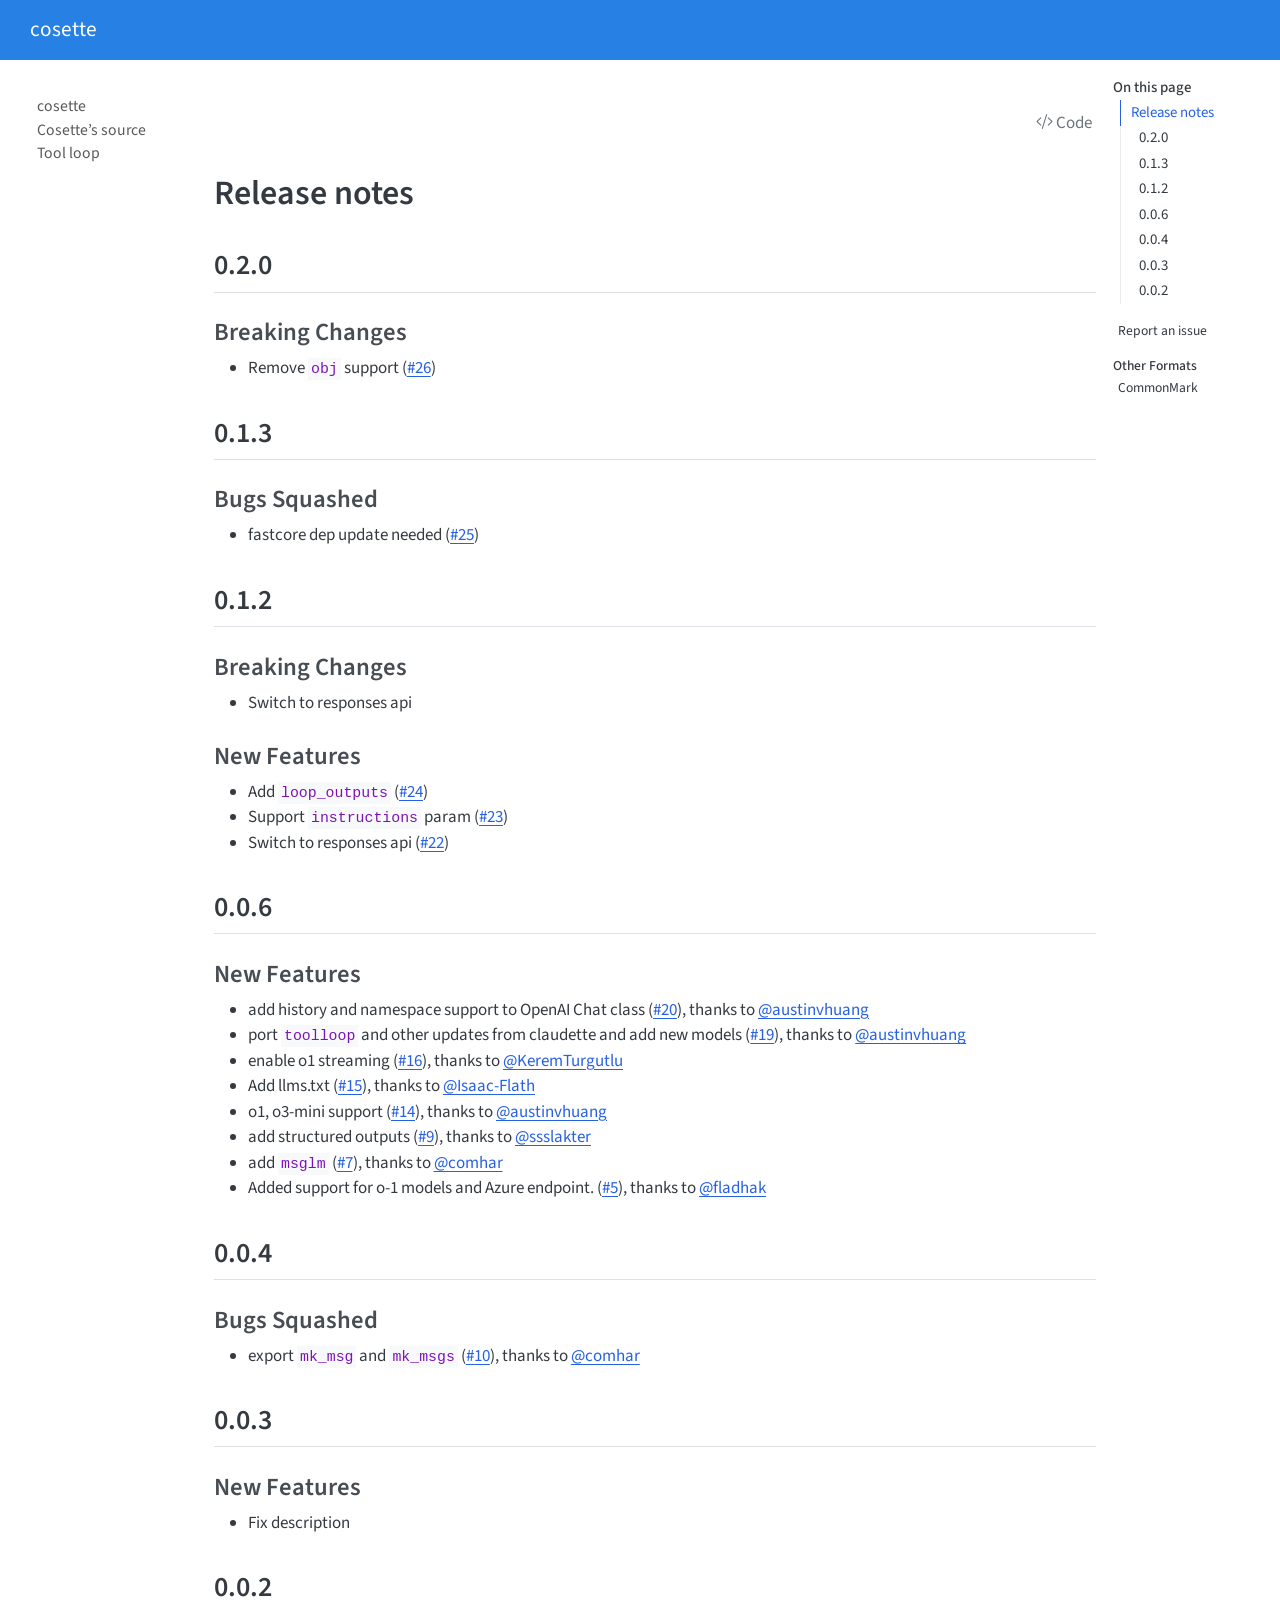
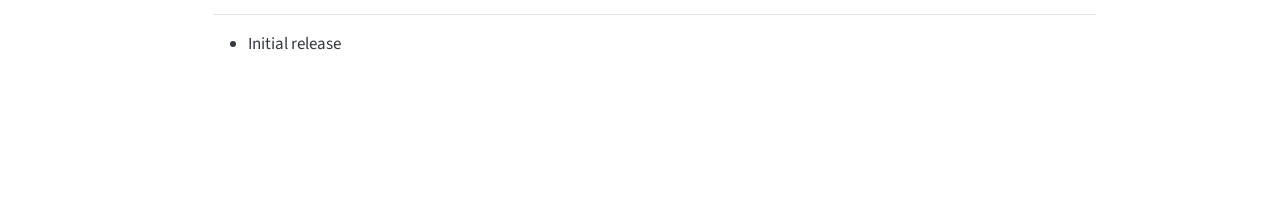
==== commit cd70f211: "deploy: 47ec526bfc2f69ba26baf78e1f44eaf193ec6266" ====
--- a/CHANGELOG.html
+++ b/CHANGELOG.html
@@ -174,19 +174,32 @@
   <ul>
   <li><a href="#release-notes" id="toc-release-notes" class="nav-link active" data-scroll-target="#release-notes">Release notes</a>
   <ul class="collapse">
-  <li><a href="#section" id="toc-section" class="nav-link" data-scroll-target="#section">0.0.6</a>
+  <li><a href="#section" id="toc-section" class="nav-link" data-scroll-target="#section">0.2.0</a>
   <ul class="collapse">
-  <li><a href="#new-features" id="toc-new-features" class="nav-link" data-scroll-target="#new-features">New Features</a></li>
+  <li><a href="#breaking-changes" id="toc-breaking-changes" class="nav-link" data-scroll-target="#breaking-changes">Breaking Changes</a></li>
   </ul></li>
-  <li><a href="#section-1" id="toc-section-1" class="nav-link" data-scroll-target="#section-1">0.0.4</a>
+  <li><a href="#section-1" id="toc-section-1" class="nav-link" data-scroll-target="#section-1">0.1.3</a>
   <ul class="collapse">
   <li><a href="#bugs-squashed" id="toc-bugs-squashed" class="nav-link" data-scroll-target="#bugs-squashed">Bugs Squashed</a></li>
   </ul></li>
-  <li><a href="#section-2" id="toc-section-2" class="nav-link" data-scroll-target="#section-2">0.0.3</a>
+  <li><a href="#section-2" id="toc-section-2" class="nav-link" data-scroll-target="#section-2">0.1.2</a>
+  <ul class="collapse">
+  <li><a href="#breaking-changes-1" id="toc-breaking-changes-1" class="nav-link" data-scroll-target="#breaking-changes-1">Breaking Changes</a></li>
+  <li><a href="#new-features" id="toc-new-features" class="nav-link" data-scroll-target="#new-features">New Features</a></li>
+  </ul></li>
+  <li><a href="#section-3" id="toc-section-3" class="nav-link" data-scroll-target="#section-3">0.0.6</a>
   <ul class="collapse">
   <li><a href="#new-features-1" id="toc-new-features-1" class="nav-link" data-scroll-target="#new-features-1">New Features</a></li>
   </ul></li>
-  <li><a href="#section-3" id="toc-section-3" class="nav-link" data-scroll-target="#section-3">0.0.2</a></li>
+  <li><a href="#section-4" id="toc-section-4" class="nav-link" data-scroll-target="#section-4">0.0.4</a>
+  <ul class="collapse">
+  <li><a href="#bugs-squashed-1" id="toc-bugs-squashed-1" class="nav-link" data-scroll-target="#bugs-squashed-1">Bugs Squashed</a></li>
+  </ul></li>
+  <li><a href="#section-5" id="toc-section-5" class="nav-link" data-scroll-target="#section-5">0.0.3</a>
+  <ul class="collapse">
+  <li><a href="#new-features-2" id="toc-new-features-2" class="nav-link" data-scroll-target="#new-features-2">New Features</a></li>
+  </ul></li>
+  <li><a href="#section-6" id="toc-section-6" class="nav-link" data-scroll-target="#section-6">0.0.2</a></li>
   </ul></li>
   </ul>
 <div class="toc-actions"><ul><li><a href="https://github.com/AnswerDotAI/cosette/issues/new" class="toc-action"><i class="bi bi-github"></i>Report an issue</a></li></ul></div><div class="quarto-alternate-formats"><h2>Other Formats</h2><ul><li><a href="CHANGELOG-commonmark.md"><i class="bi bi-file-code"></i>CommonMark</a></li></ul></div></nav>
@@ -201,9 +214,44 @@
 <h1>Release notes</h1>
 <!-- do not remove -->
 <section id="section" class="level2">
-<h2 class="anchored" data-anchor-id="section">0.0.6</h2>
+<h2 class="anchored" data-anchor-id="section">0.2.0</h2>
+<section id="breaking-changes" class="level3">
+<h3 class="anchored" data-anchor-id="breaking-changes">Breaking Changes</h3>
+<ul>
+<li>Remove <code>obj</code> support (<a href="https://github.com/AnswerDotAI/cosette/issues/26">#26</a>)</li>
+</ul>
+</section>
+</section>
+<section id="section-1" class="level2">
+<h2 class="anchored" data-anchor-id="section-1">0.1.3</h2>
+<section id="bugs-squashed" class="level3">
+<h3 class="anchored" data-anchor-id="bugs-squashed">Bugs Squashed</h3>
+<ul>
+<li>fastcore dep update needed (<a href="https://github.com/AnswerDotAI/cosette/issues/25">#25</a>)</li>
+</ul>
+</section>
+</section>
+<section id="section-2" class="level2">
+<h2 class="anchored" data-anchor-id="section-2">0.1.2</h2>
+<section id="breaking-changes-1" class="level3">
+<h3 class="anchored" data-anchor-id="breaking-changes-1">Breaking Changes</h3>
+<ul>
+<li>Switch to responses api</li>
+</ul>
+</section>
 <section id="new-features" class="level3">
 <h3 class="anchored" data-anchor-id="new-features">New Features</h3>
+<ul>
+<li>Add <code>loop_outputs</code> (<a href="https://github.com/AnswerDotAI/cosette/issues/24">#24</a>)</li>
+<li>Support <code>instructions</code> param (<a href="https://github.com/AnswerDotAI/cosette/issues/23">#23</a>)</li>
+<li>Switch to responses api (<a href="https://github.com/AnswerDotAI/cosette/issues/22">#22</a>)</li>
+</ul>
+</section>
+</section>
+<section id="section-3" class="level2">
+<h2 class="anchored" data-anchor-id="section-3">0.0.6</h2>
+<section id="new-features-1" class="level3">
+<h3 class="anchored" data-anchor-id="new-features-1">New Features</h3>
 <ul>
 <li>add history and namespace support to OpenAI Chat class (<a href="https://github.com/AnswerDotAI/cosette/pull/20">#20</a>), thanks to <a href="https://github.com/austinvhuang"><span class="citation" data-cites="austinvhuang">@austinvhuang</span></a></li>
 <li>port <code>toolloop</code> and other updates from claudette and add new models (<a href="https://github.com/AnswerDotAI/cosette/pull/19">#19</a>), thanks to <a href="https://github.com/austinvhuang"><span class="citation" data-cites="austinvhuang">@austinvhuang</span></a></li>
@@ -216,26 +264,26 @@
 </ul>
 </section>
 </section>
-<section id="section-1" class="level2">
-<h2 class="anchored" data-anchor-id="section-1">0.0.4</h2>
-<section id="bugs-squashed" class="level3">
-<h3 class="anchored" data-anchor-id="bugs-squashed">Bugs Squashed</h3>
+<section id="section-4" class="level2">
+<h2 class="anchored" data-anchor-id="section-4">0.0.4</h2>
+<section id="bugs-squashed-1" class="level3">
+<h3 class="anchored" data-anchor-id="bugs-squashed-1">Bugs Squashed</h3>
 <ul>
 <li>export <code>mk_msg</code> and <code>mk_msgs</code> (<a href="https://github.com/AnswerDotAI/cosette/pull/10">#10</a>), thanks to <a href="https://github.com/comhar"><span class="citation" data-cites="comhar">@comhar</span></a></li>
 </ul>
 </section>
 </section>
-<section id="section-2" class="level2">
-<h2 class="anchored" data-anchor-id="section-2">0.0.3</h2>
-<section id="new-features-1" class="level3">
-<h3 class="anchored" data-anchor-id="new-features-1">New Features</h3>
+<section id="section-5" class="level2">
+<h2 class="anchored" data-anchor-id="section-5">0.0.3</h2>
+<section id="new-features-2" class="level3">
+<h3 class="anchored" data-anchor-id="new-features-2">New Features</h3>
 <ul>
 <li>Fix description</li>
 </ul>
 </section>
 </section>
-<section id="section-3" class="level2">
-<h2 class="anchored" data-anchor-id="section-3">0.0.2</h2>
+<section id="section-6" class="level2">
+<h2 class="anchored" data-anchor-id="section-6">0.0.2</h2>
 <ul>
 <li>Initial release</li>
 </ul>
@@ -701,38 +749,64 @@
 <span id="cb1-2"><a href="#cb1-2" aria-hidden="true" tabindex="-1"></a></span>
 <span id="cb1-3"><a href="#cb1-3" aria-hidden="true" tabindex="-1"></a><span class="co">&lt;!-- do not remove --&gt;</span></span>
 <span id="cb1-4"><a href="#cb1-4" aria-hidden="true" tabindex="-1"></a></span>
-<span id="cb1-5"><a href="#cb1-5" aria-hidden="true" tabindex="-1"></a></span>
-<span id="cb1-6"><a href="#cb1-6" aria-hidden="true" tabindex="-1"></a><span class="fu">## 0.0.6</span></span>
-<span id="cb1-7"><a href="#cb1-7" aria-hidden="true" tabindex="-1"></a></span>
-<span id="cb1-8"><a href="#cb1-8" aria-hidden="true" tabindex="-1"></a><span class="fu">### New Features</span></span>
-<span id="cb1-9"><a href="#cb1-9" aria-hidden="true" tabindex="-1"></a></span>
-<span id="cb1-10"><a href="#cb1-10" aria-hidden="true" tabindex="-1"></a><span class="ss">- </span>add history and namespace support to OpenAI Chat class (<span class="co">[</span><span class="ot">#20</span><span class="co">](https://github.com/AnswerDotAI/cosette/pull/20)</span>), thanks to <span class="co">[</span><span class="ot">@austinvhuang</span><span class="co">](https://github.com/austinvhuang)</span></span>
-<span id="cb1-11"><a href="#cb1-11" aria-hidden="true" tabindex="-1"></a><span class="ss">- </span>port <span class="in">`toolloop`</span> and other updates from claudette and add new models (<span class="co">[</span><span class="ot">#19</span><span class="co">](https://github.com/AnswerDotAI/cosette/pull/19)</span>), thanks to <span class="co">[</span><span class="ot">@austinvhuang</span><span class="co">](https://github.com/austinvhuang)</span></span>
-<span id="cb1-12"><a href="#cb1-12" aria-hidden="true" tabindex="-1"></a><span class="ss">- </span>enable o1 streaming (<span class="co">[</span><span class="ot">#16</span><span class="co">](https://github.com/AnswerDotAI/cosette/pull/16)</span>), thanks to <span class="co">[</span><span class="ot">@KeremTurgutlu</span><span class="co">](https://github.com/KeremTurgutlu)</span></span>
-<span id="cb1-13"><a href="#cb1-13" aria-hidden="true" tabindex="-1"></a><span class="ss">- </span>Add llms.txt (<span class="co">[</span><span class="ot">#15</span><span class="co">](https://github.com/AnswerDotAI/cosette/pull/15)</span>), thanks to <span class="co">[</span><span class="ot">@Isaac-Flath</span><span class="co">](https://github.com/Isaac-Flath)</span></span>
-<span id="cb1-14"><a href="#cb1-14" aria-hidden="true" tabindex="-1"></a><span class="ss">- </span>o1, o3-mini support (<span class="co">[</span><span class="ot">#14</span><span class="co">](https://github.com/AnswerDotAI/cosette/pull/14)</span>), thanks to <span class="co">[</span><span class="ot">@austinvhuang</span><span class="co">](https://github.com/austinvhuang)</span></span>
-<span id="cb1-15"><a href="#cb1-15" aria-hidden="true" tabindex="-1"></a><span class="ss">- </span>add structured outputs (<span class="co">[</span><span class="ot">#9</span><span class="co">](https://github.com/AnswerDotAI/cosette/pull/9)</span>), thanks to <span class="co">[</span><span class="ot">@ssslakter</span><span class="co">](https://github.com/ssslakter)</span></span>
-<span id="cb1-16"><a href="#cb1-16" aria-hidden="true" tabindex="-1"></a><span class="ss">- </span>add <span class="in">`msglm`</span> (<span class="co">[</span><span class="ot">#7</span><span class="co">](https://github.com/AnswerDotAI/cosette/pull/7)</span>), thanks to <span class="co">[</span><span class="ot">@comhar</span><span class="co">](https://github.com/comhar)</span></span>
-<span id="cb1-17"><a href="#cb1-17" aria-hidden="true" tabindex="-1"></a><span class="ss">- </span>Added support for o-1 models and Azure endpoint. (<span class="co">[</span><span class="ot">#5</span><span class="co">](https://github.com/AnswerDotAI/cosette/pull/5)</span>), thanks to <span class="co">[</span><span class="ot">@fladhak</span><span class="co">](https://github.com/fladhak)</span></span>
+<span id="cb1-5"><a href="#cb1-5" aria-hidden="true" tabindex="-1"></a><span class="fu">## 0.2.0</span></span>
+<span id="cb1-6"><a href="#cb1-6" aria-hidden="true" tabindex="-1"></a></span>
+<span id="cb1-7"><a href="#cb1-7" aria-hidden="true" tabindex="-1"></a><span class="fu">### Breaking Changes</span></span>
+<span id="cb1-8"><a href="#cb1-8" aria-hidden="true" tabindex="-1"></a></span>
+<span id="cb1-9"><a href="#cb1-9" aria-hidden="true" tabindex="-1"></a><span class="ss">- </span>Remove <span class="in">`obj`</span> support (<span class="co">[</span><span class="ot">#26</span><span class="co">](https://github.com/AnswerDotAI/cosette/issues/26)</span>)</span>
+<span id="cb1-10"><a href="#cb1-10" aria-hidden="true" tabindex="-1"></a></span>
+<span id="cb1-11"><a href="#cb1-11" aria-hidden="true" tabindex="-1"></a></span>
+<span id="cb1-12"><a href="#cb1-12" aria-hidden="true" tabindex="-1"></a><span class="fu">## 0.1.3</span></span>
+<span id="cb1-13"><a href="#cb1-13" aria-hidden="true" tabindex="-1"></a></span>
+<span id="cb1-14"><a href="#cb1-14" aria-hidden="true" tabindex="-1"></a><span class="fu">### Bugs Squashed</span></span>
+<span id="cb1-15"><a href="#cb1-15" aria-hidden="true" tabindex="-1"></a></span>
+<span id="cb1-16"><a href="#cb1-16" aria-hidden="true" tabindex="-1"></a><span class="ss">- </span>fastcore dep update needed (<span class="co">[</span><span class="ot">#25</span><span class="co">](https://github.com/AnswerDotAI/cosette/issues/25)</span>)</span>
+<span id="cb1-17"><a href="#cb1-17" aria-hidden="true" tabindex="-1"></a></span>
 <span id="cb1-18"><a href="#cb1-18" aria-hidden="true" tabindex="-1"></a></span>
-<span id="cb1-19"><a href="#cb1-19" aria-hidden="true" tabindex="-1"></a></span>
-<span id="cb1-20"><a href="#cb1-20" aria-hidden="true" tabindex="-1"></a><span class="fu">## 0.0.4</span></span>
-<span id="cb1-21"><a href="#cb1-21" aria-hidden="true" tabindex="-1"></a></span>
-<span id="cb1-22"><a href="#cb1-22" aria-hidden="true" tabindex="-1"></a><span class="fu">### Bugs Squashed</span></span>
-<span id="cb1-23"><a href="#cb1-23" aria-hidden="true" tabindex="-1"></a></span>
-<span id="cb1-24"><a href="#cb1-24" aria-hidden="true" tabindex="-1"></a><span class="ss">- </span>export <span class="in">`mk_msg`</span> and <span class="in">`mk_msgs`</span> (<span class="co">[</span><span class="ot">#10</span><span class="co">](https://github.com/AnswerDotAI/cosette/pull/10)</span>), thanks to <span class="co">[</span><span class="ot">@comhar</span><span class="co">](https://github.com/comhar)</span></span>
-<span id="cb1-25"><a href="#cb1-25" aria-hidden="true" tabindex="-1"></a></span>
+<span id="cb1-19"><a href="#cb1-19" aria-hidden="true" tabindex="-1"></a><span class="fu">## 0.1.2</span></span>
+<span id="cb1-20"><a href="#cb1-20" aria-hidden="true" tabindex="-1"></a></span>
+<span id="cb1-21"><a href="#cb1-21" aria-hidden="true" tabindex="-1"></a><span class="fu">### Breaking Changes</span></span>
+<span id="cb1-22"><a href="#cb1-22" aria-hidden="true" tabindex="-1"></a></span>
+<span id="cb1-23"><a href="#cb1-23" aria-hidden="true" tabindex="-1"></a><span class="ss">- </span>Switch to responses api</span>
+<span id="cb1-24"><a href="#cb1-24" aria-hidden="true" tabindex="-1"></a></span>
+<span id="cb1-25"><a href="#cb1-25" aria-hidden="true" tabindex="-1"></a><span class="fu">### New Features</span></span>
 <span id="cb1-26"><a href="#cb1-26" aria-hidden="true" tabindex="-1"></a></span>
-<span id="cb1-27"><a href="#cb1-27" aria-hidden="true" tabindex="-1"></a><span class="fu">## 0.0.3</span></span>
-<span id="cb1-28"><a href="#cb1-28" aria-hidden="true" tabindex="-1"></a></span>
-<span id="cb1-29"><a href="#cb1-29" aria-hidden="true" tabindex="-1"></a><span class="fu">### New Features</span></span>
+<span id="cb1-27"><a href="#cb1-27" aria-hidden="true" tabindex="-1"></a><span class="ss">- </span>Add <span class="in">`loop_outputs`</span> (<span class="co">[</span><span class="ot">#24</span><span class="co">](https://github.com/AnswerDotAI/cosette/issues/24)</span>)</span>
+<span id="cb1-28"><a href="#cb1-28" aria-hidden="true" tabindex="-1"></a><span class="ss">- </span>Support <span class="in">`instructions`</span> param (<span class="co">[</span><span class="ot">#23</span><span class="co">](https://github.com/AnswerDotAI/cosette/issues/23)</span>)</span>
+<span id="cb1-29"><a href="#cb1-29" aria-hidden="true" tabindex="-1"></a><span class="ss">- </span>Switch to responses api (<span class="co">[</span><span class="ot">#22</span><span class="co">](https://github.com/AnswerDotAI/cosette/issues/22)</span>)</span>
 <span id="cb1-30"><a href="#cb1-30" aria-hidden="true" tabindex="-1"></a></span>
-<span id="cb1-31"><a href="#cb1-31" aria-hidden="true" tabindex="-1"></a><span class="ss">- </span>Fix description</span>
-<span id="cb1-32"><a href="#cb1-32" aria-hidden="true" tabindex="-1"></a></span>
+<span id="cb1-31"><a href="#cb1-31" aria-hidden="true" tabindex="-1"></a></span>
+<span id="cb1-32"><a href="#cb1-32" aria-hidden="true" tabindex="-1"></a><span class="fu">## 0.0.6</span></span>
 <span id="cb1-33"><a href="#cb1-33" aria-hidden="true" tabindex="-1"></a></span>
-<span id="cb1-34"><a href="#cb1-34" aria-hidden="true" tabindex="-1"></a><span class="fu">## 0.0.2</span></span>
+<span id="cb1-34"><a href="#cb1-34" aria-hidden="true" tabindex="-1"></a><span class="fu">### New Features</span></span>
 <span id="cb1-35"><a href="#cb1-35" aria-hidden="true" tabindex="-1"></a></span>
-<span id="cb1-36"><a href="#cb1-36" aria-hidden="true" tabindex="-1"></a><span class="ss">- </span>Initial release</span></code><button title="Copy to Clipboard" class="code-copy-button" data-in-quarto-modal=""><i class="bi"></i></button></pre></div>
+<span id="cb1-36"><a href="#cb1-36" aria-hidden="true" tabindex="-1"></a><span class="ss">- </span>add history and namespace support to OpenAI Chat class (<span class="co">[</span><span class="ot">#20</span><span class="co">](https://github.com/AnswerDotAI/cosette/pull/20)</span>), thanks to <span class="co">[</span><span class="ot">@austinvhuang</span><span class="co">](https://github.com/austinvhuang)</span></span>
+<span id="cb1-37"><a href="#cb1-37" aria-hidden="true" tabindex="-1"></a><span class="ss">- </span>port <span class="in">`toolloop`</span> and other updates from claudette and add new models (<span class="co">[</span><span class="ot">#19</span><span class="co">](https://github.com/AnswerDotAI/cosette/pull/19)</span>), thanks to <span class="co">[</span><span class="ot">@austinvhuang</span><span class="co">](https://github.com/austinvhuang)</span></span>
+<span id="cb1-38"><a href="#cb1-38" aria-hidden="true" tabindex="-1"></a><span class="ss">- </span>enable o1 streaming (<span class="co">[</span><span class="ot">#16</span><span class="co">](https://github.com/AnswerDotAI/cosette/pull/16)</span>), thanks to <span class="co">[</span><span class="ot">@KeremTurgutlu</span><span class="co">](https://github.com/KeremTurgutlu)</span></span>
+<span id="cb1-39"><a href="#cb1-39" aria-hidden="true" tabindex="-1"></a><span class="ss">- </span>Add llms.txt (<span class="co">[</span><span class="ot">#15</span><span class="co">](https://github.com/AnswerDotAI/cosette/pull/15)</span>), thanks to <span class="co">[</span><span class="ot">@Isaac-Flath</span><span class="co">](https://github.com/Isaac-Flath)</span></span>
+<span id="cb1-40"><a href="#cb1-40" aria-hidden="true" tabindex="-1"></a><span class="ss">- </span>o1, o3-mini support (<span class="co">[</span><span class="ot">#14</span><span class="co">](https://github.com/AnswerDotAI/cosette/pull/14)</span>), thanks to <span class="co">[</span><span class="ot">@austinvhuang</span><span class="co">](https://github.com/austinvhuang)</span></span>
+<span id="cb1-41"><a href="#cb1-41" aria-hidden="true" tabindex="-1"></a><span class="ss">- </span>add structured outputs (<span class="co">[</span><span class="ot">#9</span><span class="co">](https://github.com/AnswerDotAI/cosette/pull/9)</span>), thanks to <span class="co">[</span><span class="ot">@ssslakter</span><span class="co">](https://github.com/ssslakter)</span></span>
+<span id="cb1-42"><a href="#cb1-42" aria-hidden="true" tabindex="-1"></a><span class="ss">- </span>add <span class="in">`msglm`</span> (<span class="co">[</span><span class="ot">#7</span><span class="co">](https://github.com/AnswerDotAI/cosette/pull/7)</span>), thanks to <span class="co">[</span><span class="ot">@comhar</span><span class="co">](https://github.com/comhar)</span></span>
+<span id="cb1-43"><a href="#cb1-43" aria-hidden="true" tabindex="-1"></a><span class="ss">- </span>Added support for o-1 models and Azure endpoint. (<span class="co">[</span><span class="ot">#5</span><span class="co">](https://github.com/AnswerDotAI/cosette/pull/5)</span>), thanks to <span class="co">[</span><span class="ot">@fladhak</span><span class="co">](https://github.com/fladhak)</span></span>
+<span id="cb1-44"><a href="#cb1-44" aria-hidden="true" tabindex="-1"></a></span>
+<span id="cb1-45"><a href="#cb1-45" aria-hidden="true" tabindex="-1"></a></span>
+<span id="cb1-46"><a href="#cb1-46" aria-hidden="true" tabindex="-1"></a><span class="fu">## 0.0.4</span></span>
+<span id="cb1-47"><a href="#cb1-47" aria-hidden="true" tabindex="-1"></a></span>
+<span id="cb1-48"><a href="#cb1-48" aria-hidden="true" tabindex="-1"></a><span class="fu">### Bugs Squashed</span></span>
+<span id="cb1-49"><a href="#cb1-49" aria-hidden="true" tabindex="-1"></a></span>
+<span id="cb1-50"><a href="#cb1-50" aria-hidden="true" tabindex="-1"></a><span class="ss">- </span>export <span class="in">`mk_msg`</span> and <span class="in">`mk_msgs`</span> (<span class="co">[</span><span class="ot">#10</span><span class="co">](https://github.com/AnswerDotAI/cosette/pull/10)</span>), thanks to <span class="co">[</span><span class="ot">@comhar</span><span class="co">](https://github.com/comhar)</span></span>
+<span id="cb1-51"><a href="#cb1-51" aria-hidden="true" tabindex="-1"></a></span>
+<span id="cb1-52"><a href="#cb1-52" aria-hidden="true" tabindex="-1"></a></span>
+<span id="cb1-53"><a href="#cb1-53" aria-hidden="true" tabindex="-1"></a><span class="fu">## 0.0.3</span></span>
+<span id="cb1-54"><a href="#cb1-54" aria-hidden="true" tabindex="-1"></a></span>
+<span id="cb1-55"><a href="#cb1-55" aria-hidden="true" tabindex="-1"></a><span class="fu">### New Features</span></span>
+<span id="cb1-56"><a href="#cb1-56" aria-hidden="true" tabindex="-1"></a></span>
+<span id="cb1-57"><a href="#cb1-57" aria-hidden="true" tabindex="-1"></a><span class="ss">- </span>Fix description</span>
+<span id="cb1-58"><a href="#cb1-58" aria-hidden="true" tabindex="-1"></a></span>
+<span id="cb1-59"><a href="#cb1-59" aria-hidden="true" tabindex="-1"></a></span>
+<span id="cb1-60"><a href="#cb1-60" aria-hidden="true" tabindex="-1"></a><span class="fu">## 0.0.2</span></span>
+<span id="cb1-61"><a href="#cb1-61" aria-hidden="true" tabindex="-1"></a></span>
+<span id="cb1-62"><a href="#cb1-62" aria-hidden="true" tabindex="-1"></a><span class="ss">- </span>Initial release</span></code><button title="Copy to Clipboard" class="code-copy-button" data-in-quarto-modal=""><i class="bi"></i></button></pre></div>
 </div></div></div></div></div>
 </div> <!-- /content -->
 
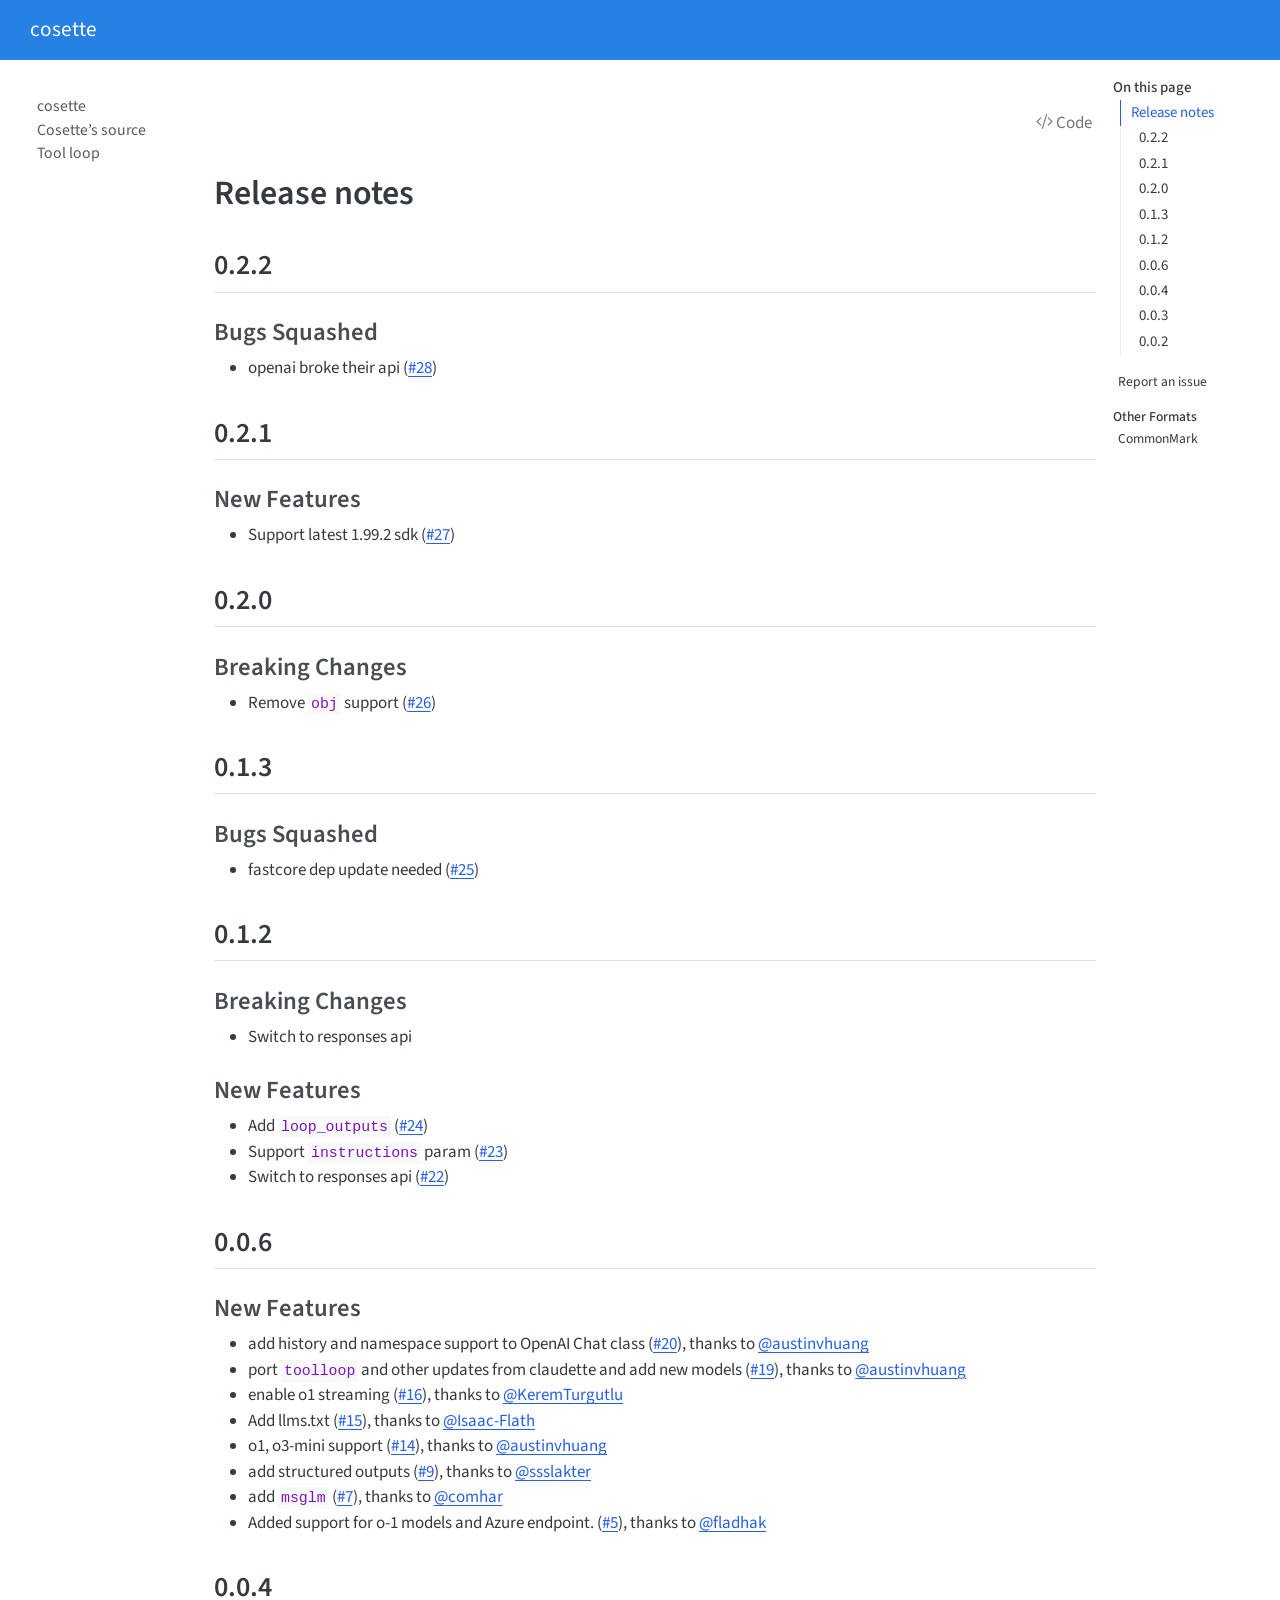
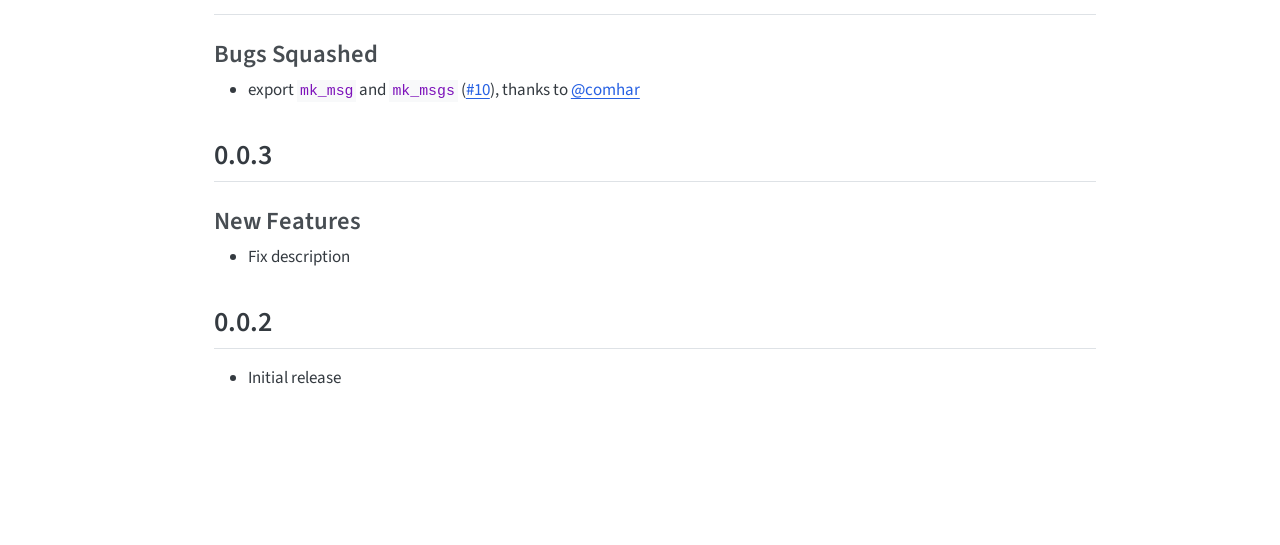
==== commit 2e9b61cf: "deploy: 7488f786ef8b125286dfa7502b05e95784352bc8" ====
--- a/CHANGELOG.html
+++ b/CHANGELOG.html
@@ -2,7 +2,7 @@
 <html xmlns="http://www.w3.org/1999/xhtml" lang="en" xml:lang="en"><head>
 
 <meta charset="utf-8">
-<meta name="generator" content="quarto-1.7.32">
+<meta name="generator" content="quarto-1.7.33">
 
 <meta name="viewport" content="width=device-width, initial-scale=1.0, user-scalable=yes">
 
@@ -71,10 +71,10 @@
 <script src="site_libs/quarto-html/tippy.umd.min.js"></script>
 <script src="site_libs/quarto-html/anchor.min.js"></script>
 <link href="site_libs/quarto-html/tippy.css" rel="stylesheet">
-<link href="site_libs/quarto-html/quarto-syntax-highlighting-37eea08aefeeee20ff55810ff984fec1.css" rel="stylesheet" id="quarto-text-highlighting-styles">
+<link href="site_libs/quarto-html/quarto-syntax-highlighting-ea385d0e468b0dd5ea5bf0780b1290d9.css" rel="stylesheet" id="quarto-text-highlighting-styles">
 <script src="site_libs/bootstrap/bootstrap.min.js"></script>
 <link href="site_libs/bootstrap/bootstrap-icons.css" rel="stylesheet">
-<link href="site_libs/bootstrap/bootstrap-e3214a26c7bbc517fc91b4894247a828.min.css" rel="stylesheet" append-hash="true" id="quarto-bootstrap" data-mode="light">
+<link href="site_libs/bootstrap/bootstrap-5fb3e7de0d1c744d07291a160c28d057.min.css" rel="stylesheet" append-hash="true" id="quarto-bootstrap" data-mode="light">
 <script id="quarto-search-options" type="application/json">{
   "location": "navbar",
   "copy-button": false,
@@ -174,32 +174,40 @@
   <ul>
   <li><a href="#release-notes" id="toc-release-notes" class="nav-link active" data-scroll-target="#release-notes">Release notes</a>
   <ul class="collapse">
-  <li><a href="#section" id="toc-section" class="nav-link" data-scroll-target="#section">0.2.0</a>
+  <li><a href="#section" id="toc-section" class="nav-link" data-scroll-target="#section">0.2.2</a>
+  <ul class="collapse">
+  <li><a href="#bugs-squashed" id="toc-bugs-squashed" class="nav-link" data-scroll-target="#bugs-squashed">Bugs Squashed</a></li>
+  </ul></li>
+  <li><a href="#section-1" id="toc-section-1" class="nav-link" data-scroll-target="#section-1">0.2.1</a>
+  <ul class="collapse">
+  <li><a href="#new-features" id="toc-new-features" class="nav-link" data-scroll-target="#new-features">New Features</a></li>
+  </ul></li>
+  <li><a href="#section-2" id="toc-section-2" class="nav-link" data-scroll-target="#section-2">0.2.0</a>
   <ul class="collapse">
   <li><a href="#breaking-changes" id="toc-breaking-changes" class="nav-link" data-scroll-target="#breaking-changes">Breaking Changes</a></li>
   </ul></li>
-  <li><a href="#section-1" id="toc-section-1" class="nav-link" data-scroll-target="#section-1">0.1.3</a>
-  <ul class="collapse">
-  <li><a href="#bugs-squashed" id="toc-bugs-squashed" class="nav-link" data-scroll-target="#bugs-squashed">Bugs Squashed</a></li>
-  </ul></li>
-  <li><a href="#section-2" id="toc-section-2" class="nav-link" data-scroll-target="#section-2">0.1.2</a>
-  <ul class="collapse">
-  <li><a href="#breaking-changes-1" id="toc-breaking-changes-1" class="nav-link" data-scroll-target="#breaking-changes-1">Breaking Changes</a></li>
-  <li><a href="#new-features" id="toc-new-features" class="nav-link" data-scroll-target="#new-features">New Features</a></li>
-  </ul></li>
-  <li><a href="#section-3" id="toc-section-3" class="nav-link" data-scroll-target="#section-3">0.0.6</a>
-  <ul class="collapse">
-  <li><a href="#new-features-1" id="toc-new-features-1" class="nav-link" data-scroll-target="#new-features-1">New Features</a></li>
-  </ul></li>
-  <li><a href="#section-4" id="toc-section-4" class="nav-link" data-scroll-target="#section-4">0.0.4</a>
+  <li><a href="#section-3" id="toc-section-3" class="nav-link" data-scroll-target="#section-3">0.1.3</a>
   <ul class="collapse">
   <li><a href="#bugs-squashed-1" id="toc-bugs-squashed-1" class="nav-link" data-scroll-target="#bugs-squashed-1">Bugs Squashed</a></li>
   </ul></li>
-  <li><a href="#section-5" id="toc-section-5" class="nav-link" data-scroll-target="#section-5">0.0.3</a>
+  <li><a href="#section-4" id="toc-section-4" class="nav-link" data-scroll-target="#section-4">0.1.2</a>
+  <ul class="collapse">
+  <li><a href="#breaking-changes-1" id="toc-breaking-changes-1" class="nav-link" data-scroll-target="#breaking-changes-1">Breaking Changes</a></li>
+  <li><a href="#new-features-1" id="toc-new-features-1" class="nav-link" data-scroll-target="#new-features-1">New Features</a></li>
+  </ul></li>
+  <li><a href="#section-5" id="toc-section-5" class="nav-link" data-scroll-target="#section-5">0.0.6</a>
   <ul class="collapse">
   <li><a href="#new-features-2" id="toc-new-features-2" class="nav-link" data-scroll-target="#new-features-2">New Features</a></li>
   </ul></li>
-  <li><a href="#section-6" id="toc-section-6" class="nav-link" data-scroll-target="#section-6">0.0.2</a></li>
+  <li><a href="#section-6" id="toc-section-6" class="nav-link" data-scroll-target="#section-6">0.0.4</a>
+  <ul class="collapse">
+  <li><a href="#bugs-squashed-2" id="toc-bugs-squashed-2" class="nav-link" data-scroll-target="#bugs-squashed-2">Bugs Squashed</a></li>
+  </ul></li>
+  <li><a href="#section-7" id="toc-section-7" class="nav-link" data-scroll-target="#section-7">0.0.3</a>
+  <ul class="collapse">
+  <li><a href="#new-features-3" id="toc-new-features-3" class="nav-link" data-scroll-target="#new-features-3">New Features</a></li>
+  </ul></li>
+  <li><a href="#section-8" id="toc-section-8" class="nav-link" data-scroll-target="#section-8">0.0.2</a></li>
   </ul></li>
   </ul>
 <div class="toc-actions"><ul><li><a href="https://github.com/AnswerDotAI/cosette/issues/new" class="toc-action"><i class="bi bi-github"></i>Report an issue</a></li></ul></div><div class="quarto-alternate-formats"><h2>Other Formats</h2><ul><li><a href="CHANGELOG-commonmark.md"><i class="bi bi-file-code"></i>CommonMark</a></li></ul></div></nav>
@@ -214,7 +222,25 @@
 <h1>Release notes</h1>
 <!-- do not remove -->
 <section id="section" class="level2">
-<h2 class="anchored" data-anchor-id="section">0.2.0</h2>
+<h2 class="anchored" data-anchor-id="section">0.2.2</h2>
+<section id="bugs-squashed" class="level3">
+<h3 class="anchored" data-anchor-id="bugs-squashed">Bugs Squashed</h3>
+<ul>
+<li>openai broke their api (<a href="https://github.com/AnswerDotAI/cosette/issues/28">#28</a>)</li>
+</ul>
+</section>
+</section>
+<section id="section-1" class="level2">
+<h2 class="anchored" data-anchor-id="section-1">0.2.1</h2>
+<section id="new-features" class="level3">
+<h3 class="anchored" data-anchor-id="new-features">New Features</h3>
+<ul>
+<li>Support latest 1.99.2 sdk (<a href="https://github.com/AnswerDotAI/cosette/issues/27">#27</a>)</li>
+</ul>
+</section>
+</section>
+<section id="section-2" class="level2">
+<h2 class="anchored" data-anchor-id="section-2">0.2.0</h2>
 <section id="breaking-changes" class="level3">
 <h3 class="anchored" data-anchor-id="breaking-changes">Breaking Changes</h3>
 <ul>
@@ -222,25 +248,25 @@
 </ul>
 </section>
 </section>
-<section id="section-1" class="level2">
-<h2 class="anchored" data-anchor-id="section-1">0.1.3</h2>
-<section id="bugs-squashed" class="level3">
-<h3 class="anchored" data-anchor-id="bugs-squashed">Bugs Squashed</h3>
+<section id="section-3" class="level2">
+<h2 class="anchored" data-anchor-id="section-3">0.1.3</h2>
+<section id="bugs-squashed-1" class="level3">
+<h3 class="anchored" data-anchor-id="bugs-squashed-1">Bugs Squashed</h3>
 <ul>
 <li>fastcore dep update needed (<a href="https://github.com/AnswerDotAI/cosette/issues/25">#25</a>)</li>
 </ul>
 </section>
 </section>
-<section id="section-2" class="level2">
-<h2 class="anchored" data-anchor-id="section-2">0.1.2</h2>
+<section id="section-4" class="level2">
+<h2 class="anchored" data-anchor-id="section-4">0.1.2</h2>
 <section id="breaking-changes-1" class="level3">
 <h3 class="anchored" data-anchor-id="breaking-changes-1">Breaking Changes</h3>
 <ul>
 <li>Switch to responses api</li>
 </ul>
 </section>
-<section id="new-features" class="level3">
-<h3 class="anchored" data-anchor-id="new-features">New Features</h3>
+<section id="new-features-1" class="level3">
+<h3 class="anchored" data-anchor-id="new-features-1">New Features</h3>
 <ul>
 <li>Add <code>loop_outputs</code> (<a href="https://github.com/AnswerDotAI/cosette/issues/24">#24</a>)</li>
 <li>Support <code>instructions</code> param (<a href="https://github.com/AnswerDotAI/cosette/issues/23">#23</a>)</li>
@@ -248,10 +274,10 @@
 </ul>
 </section>
 </section>
-<section id="section-3" class="level2">
-<h2 class="anchored" data-anchor-id="section-3">0.0.6</h2>
-<section id="new-features-1" class="level3">
-<h3 class="anchored" data-anchor-id="new-features-1">New Features</h3>
+<section id="section-5" class="level2">
+<h2 class="anchored" data-anchor-id="section-5">0.0.6</h2>
+<section id="new-features-2" class="level3">
+<h3 class="anchored" data-anchor-id="new-features-2">New Features</h3>
 <ul>
 <li>add history and namespace support to OpenAI Chat class (<a href="https://github.com/AnswerDotAI/cosette/pull/20">#20</a>), thanks to <a href="https://github.com/austinvhuang"><span class="citation" data-cites="austinvhuang">@austinvhuang</span></a></li>
 <li>port <code>toolloop</code> and other updates from claudette and add new models (<a href="https://github.com/AnswerDotAI/cosette/pull/19">#19</a>), thanks to <a href="https://github.com/austinvhuang"><span class="citation" data-cites="austinvhuang">@austinvhuang</span></a></li>
@@ -264,26 +290,26 @@
 </ul>
 </section>
 </section>
-<section id="section-4" class="level2">
-<h2 class="anchored" data-anchor-id="section-4">0.0.4</h2>
-<section id="bugs-squashed-1" class="level3">
-<h3 class="anchored" data-anchor-id="bugs-squashed-1">Bugs Squashed</h3>
+<section id="section-6" class="level2">
+<h2 class="anchored" data-anchor-id="section-6">0.0.4</h2>
+<section id="bugs-squashed-2" class="level3">
+<h3 class="anchored" data-anchor-id="bugs-squashed-2">Bugs Squashed</h3>
 <ul>
 <li>export <code>mk_msg</code> and <code>mk_msgs</code> (<a href="https://github.com/AnswerDotAI/cosette/pull/10">#10</a>), thanks to <a href="https://github.com/comhar"><span class="citation" data-cites="comhar">@comhar</span></a></li>
 </ul>
 </section>
 </section>
-<section id="section-5" class="level2">
-<h2 class="anchored" data-anchor-id="section-5">0.0.3</h2>
-<section id="new-features-2" class="level3">
-<h3 class="anchored" data-anchor-id="new-features-2">New Features</h3>
+<section id="section-7" class="level2">
+<h2 class="anchored" data-anchor-id="section-7">0.0.3</h2>
+<section id="new-features-3" class="level3">
+<h3 class="anchored" data-anchor-id="new-features-3">New Features</h3>
 <ul>
 <li>Fix description</li>
 </ul>
 </section>
 </section>
-<section id="section-6" class="level2">
-<h2 class="anchored" data-anchor-id="section-6">0.0.2</h2>
+<section id="section-8" class="level2">
+<h2 class="anchored" data-anchor-id="section-8">0.0.2</h2>
 <ul>
 <li>Initial release</li>
 </ul>
@@ -749,64 +775,78 @@
 <span id="cb1-2"><a href="#cb1-2" aria-hidden="true" tabindex="-1"></a></span>
 <span id="cb1-3"><a href="#cb1-3" aria-hidden="true" tabindex="-1"></a><span class="co">&lt;!-- do not remove --&gt;</span></span>
 <span id="cb1-4"><a href="#cb1-4" aria-hidden="true" tabindex="-1"></a></span>
-<span id="cb1-5"><a href="#cb1-5" aria-hidden="true" tabindex="-1"></a><span class="fu">## 0.2.0</span></span>
+<span id="cb1-5"><a href="#cb1-5" aria-hidden="true" tabindex="-1"></a><span class="fu">## 0.2.2</span></span>
 <span id="cb1-6"><a href="#cb1-6" aria-hidden="true" tabindex="-1"></a></span>
-<span id="cb1-7"><a href="#cb1-7" aria-hidden="true" tabindex="-1"></a><span class="fu">### Breaking Changes</span></span>
+<span id="cb1-7"><a href="#cb1-7" aria-hidden="true" tabindex="-1"></a><span class="fu">### Bugs Squashed</span></span>
 <span id="cb1-8"><a href="#cb1-8" aria-hidden="true" tabindex="-1"></a></span>
-<span id="cb1-9"><a href="#cb1-9" aria-hidden="true" tabindex="-1"></a><span class="ss">- </span>Remove <span class="in">`obj`</span> support (<span class="co">[</span><span class="ot">#26</span><span class="co">](https://github.com/AnswerDotAI/cosette/issues/26)</span>)</span>
+<span id="cb1-9"><a href="#cb1-9" aria-hidden="true" tabindex="-1"></a><span class="ss">- </span>openai broke their api (<span class="co">[</span><span class="ot">#28</span><span class="co">](https://github.com/AnswerDotAI/cosette/issues/28)</span>)</span>
 <span id="cb1-10"><a href="#cb1-10" aria-hidden="true" tabindex="-1"></a></span>
 <span id="cb1-11"><a href="#cb1-11" aria-hidden="true" tabindex="-1"></a></span>
-<span id="cb1-12"><a href="#cb1-12" aria-hidden="true" tabindex="-1"></a><span class="fu">## 0.1.3</span></span>
+<span id="cb1-12"><a href="#cb1-12" aria-hidden="true" tabindex="-1"></a><span class="fu">## 0.2.1</span></span>
 <span id="cb1-13"><a href="#cb1-13" aria-hidden="true" tabindex="-1"></a></span>
-<span id="cb1-14"><a href="#cb1-14" aria-hidden="true" tabindex="-1"></a><span class="fu">### Bugs Squashed</span></span>
+<span id="cb1-14"><a href="#cb1-14" aria-hidden="true" tabindex="-1"></a><span class="fu">### New Features</span></span>
 <span id="cb1-15"><a href="#cb1-15" aria-hidden="true" tabindex="-1"></a></span>
-<span id="cb1-16"><a href="#cb1-16" aria-hidden="true" tabindex="-1"></a><span class="ss">- </span>fastcore dep update needed (<span class="co">[</span><span class="ot">#25</span><span class="co">](https://github.com/AnswerDotAI/cosette/issues/25)</span>)</span>
+<span id="cb1-16"><a href="#cb1-16" aria-hidden="true" tabindex="-1"></a><span class="ss">- </span>Support latest 1.99.2 sdk (<span class="co">[</span><span class="ot">#27</span><span class="co">](https://github.com/AnswerDotAI/cosette/issues/27)</span>)</span>
 <span id="cb1-17"><a href="#cb1-17" aria-hidden="true" tabindex="-1"></a></span>
 <span id="cb1-18"><a href="#cb1-18" aria-hidden="true" tabindex="-1"></a></span>
-<span id="cb1-19"><a href="#cb1-19" aria-hidden="true" tabindex="-1"></a><span class="fu">## 0.1.2</span></span>
+<span id="cb1-19"><a href="#cb1-19" aria-hidden="true" tabindex="-1"></a><span class="fu">## 0.2.0</span></span>
 <span id="cb1-20"><a href="#cb1-20" aria-hidden="true" tabindex="-1"></a></span>
 <span id="cb1-21"><a href="#cb1-21" aria-hidden="true" tabindex="-1"></a><span class="fu">### Breaking Changes</span></span>
 <span id="cb1-22"><a href="#cb1-22" aria-hidden="true" tabindex="-1"></a></span>
-<span id="cb1-23"><a href="#cb1-23" aria-hidden="true" tabindex="-1"></a><span class="ss">- </span>Switch to responses api</span>
+<span id="cb1-23"><a href="#cb1-23" aria-hidden="true" tabindex="-1"></a><span class="ss">- </span>Remove <span class="in">`obj`</span> support (<span class="co">[</span><span class="ot">#26</span><span class="co">](https://github.com/AnswerDotAI/cosette/issues/26)</span>)</span>
 <span id="cb1-24"><a href="#cb1-24" aria-hidden="true" tabindex="-1"></a></span>
-<span id="cb1-25"><a href="#cb1-25" aria-hidden="true" tabindex="-1"></a><span class="fu">### New Features</span></span>
-<span id="cb1-26"><a href="#cb1-26" aria-hidden="true" tabindex="-1"></a></span>
-<span id="cb1-27"><a href="#cb1-27" aria-hidden="true" tabindex="-1"></a><span class="ss">- </span>Add <span class="in">`loop_outputs`</span> (<span class="co">[</span><span class="ot">#24</span><span class="co">](https://github.com/AnswerDotAI/cosette/issues/24)</span>)</span>
-<span id="cb1-28"><a href="#cb1-28" aria-hidden="true" tabindex="-1"></a><span class="ss">- </span>Support <span class="in">`instructions`</span> param (<span class="co">[</span><span class="ot">#23</span><span class="co">](https://github.com/AnswerDotAI/cosette/issues/23)</span>)</span>
-<span id="cb1-29"><a href="#cb1-29" aria-hidden="true" tabindex="-1"></a><span class="ss">- </span>Switch to responses api (<span class="co">[</span><span class="ot">#22</span><span class="co">](https://github.com/AnswerDotAI/cosette/issues/22)</span>)</span>
-<span id="cb1-30"><a href="#cb1-30" aria-hidden="true" tabindex="-1"></a></span>
+<span id="cb1-25"><a href="#cb1-25" aria-hidden="true" tabindex="-1"></a></span>
+<span id="cb1-26"><a href="#cb1-26" aria-hidden="true" tabindex="-1"></a><span class="fu">## 0.1.3</span></span>
+<span id="cb1-27"><a href="#cb1-27" aria-hidden="true" tabindex="-1"></a></span>
+<span id="cb1-28"><a href="#cb1-28" aria-hidden="true" tabindex="-1"></a><span class="fu">### Bugs Squashed</span></span>
+<span id="cb1-29"><a href="#cb1-29" aria-hidden="true" tabindex="-1"></a></span>
+<span id="cb1-30"><a href="#cb1-30" aria-hidden="true" tabindex="-1"></a><span class="ss">- </span>fastcore dep update needed (<span class="co">[</span><span class="ot">#25</span><span class="co">](https://github.com/AnswerDotAI/cosette/issues/25)</span>)</span>
 <span id="cb1-31"><a href="#cb1-31" aria-hidden="true" tabindex="-1"></a></span>
-<span id="cb1-32"><a href="#cb1-32" aria-hidden="true" tabindex="-1"></a><span class="fu">## 0.0.6</span></span>
-<span id="cb1-33"><a href="#cb1-33" aria-hidden="true" tabindex="-1"></a></span>
-<span id="cb1-34"><a href="#cb1-34" aria-hidden="true" tabindex="-1"></a><span class="fu">### New Features</span></span>
-<span id="cb1-35"><a href="#cb1-35" aria-hidden="true" tabindex="-1"></a></span>
-<span id="cb1-36"><a href="#cb1-36" aria-hidden="true" tabindex="-1"></a><span class="ss">- </span>add history and namespace support to OpenAI Chat class (<span class="co">[</span><span class="ot">#20</span><span class="co">](https://github.com/AnswerDotAI/cosette/pull/20)</span>), thanks to <span class="co">[</span><span class="ot">@austinvhuang</span><span class="co">](https://github.com/austinvhuang)</span></span>
-<span id="cb1-37"><a href="#cb1-37" aria-hidden="true" tabindex="-1"></a><span class="ss">- </span>port <span class="in">`toolloop`</span> and other updates from claudette and add new models (<span class="co">[</span><span class="ot">#19</span><span class="co">](https://github.com/AnswerDotAI/cosette/pull/19)</span>), thanks to <span class="co">[</span><span class="ot">@austinvhuang</span><span class="co">](https://github.com/austinvhuang)</span></span>
-<span id="cb1-38"><a href="#cb1-38" aria-hidden="true" tabindex="-1"></a><span class="ss">- </span>enable o1 streaming (<span class="co">[</span><span class="ot">#16</span><span class="co">](https://github.com/AnswerDotAI/cosette/pull/16)</span>), thanks to <span class="co">[</span><span class="ot">@KeremTurgutlu</span><span class="co">](https://github.com/KeremTurgutlu)</span></span>
-<span id="cb1-39"><a href="#cb1-39" aria-hidden="true" tabindex="-1"></a><span class="ss">- </span>Add llms.txt (<span class="co">[</span><span class="ot">#15</span><span class="co">](https://github.com/AnswerDotAI/cosette/pull/15)</span>), thanks to <span class="co">[</span><span class="ot">@Isaac-Flath</span><span class="co">](https://github.com/Isaac-Flath)</span></span>
-<span id="cb1-40"><a href="#cb1-40" aria-hidden="true" tabindex="-1"></a><span class="ss">- </span>o1, o3-mini support (<span class="co">[</span><span class="ot">#14</span><span class="co">](https://github.com/AnswerDotAI/cosette/pull/14)</span>), thanks to <span class="co">[</span><span class="ot">@austinvhuang</span><span class="co">](https://github.com/austinvhuang)</span></span>
-<span id="cb1-41"><a href="#cb1-41" aria-hidden="true" tabindex="-1"></a><span class="ss">- </span>add structured outputs (<span class="co">[</span><span class="ot">#9</span><span class="co">](https://github.com/AnswerDotAI/cosette/pull/9)</span>), thanks to <span class="co">[</span><span class="ot">@ssslakter</span><span class="co">](https://github.com/ssslakter)</span></span>
-<span id="cb1-42"><a href="#cb1-42" aria-hidden="true" tabindex="-1"></a><span class="ss">- </span>add <span class="in">`msglm`</span> (<span class="co">[</span><span class="ot">#7</span><span class="co">](https://github.com/AnswerDotAI/cosette/pull/7)</span>), thanks to <span class="co">[</span><span class="ot">@comhar</span><span class="co">](https://github.com/comhar)</span></span>
-<span id="cb1-43"><a href="#cb1-43" aria-hidden="true" tabindex="-1"></a><span class="ss">- </span>Added support for o-1 models and Azure endpoint. (<span class="co">[</span><span class="ot">#5</span><span class="co">](https://github.com/AnswerDotAI/cosette/pull/5)</span>), thanks to <span class="co">[</span><span class="ot">@fladhak</span><span class="co">](https://github.com/fladhak)</span></span>
+<span id="cb1-32"><a href="#cb1-32" aria-hidden="true" tabindex="-1"></a></span>
+<span id="cb1-33"><a href="#cb1-33" aria-hidden="true" tabindex="-1"></a><span class="fu">## 0.1.2</span></span>
+<span id="cb1-34"><a href="#cb1-34" aria-hidden="true" tabindex="-1"></a></span>
+<span id="cb1-35"><a href="#cb1-35" aria-hidden="true" tabindex="-1"></a><span class="fu">### Breaking Changes</span></span>
+<span id="cb1-36"><a href="#cb1-36" aria-hidden="true" tabindex="-1"></a></span>
+<span id="cb1-37"><a href="#cb1-37" aria-hidden="true" tabindex="-1"></a><span class="ss">- </span>Switch to responses api</span>
+<span id="cb1-38"><a href="#cb1-38" aria-hidden="true" tabindex="-1"></a></span>
+<span id="cb1-39"><a href="#cb1-39" aria-hidden="true" tabindex="-1"></a><span class="fu">### New Features</span></span>
+<span id="cb1-40"><a href="#cb1-40" aria-hidden="true" tabindex="-1"></a></span>
+<span id="cb1-41"><a href="#cb1-41" aria-hidden="true" tabindex="-1"></a><span class="ss">- </span>Add <span class="in">`loop_outputs`</span> (<span class="co">[</span><span class="ot">#24</span><span class="co">](https://github.com/AnswerDotAI/cosette/issues/24)</span>)</span>
+<span id="cb1-42"><a href="#cb1-42" aria-hidden="true" tabindex="-1"></a><span class="ss">- </span>Support <span class="in">`instructions`</span> param (<span class="co">[</span><span class="ot">#23</span><span class="co">](https://github.com/AnswerDotAI/cosette/issues/23)</span>)</span>
+<span id="cb1-43"><a href="#cb1-43" aria-hidden="true" tabindex="-1"></a><span class="ss">- </span>Switch to responses api (<span class="co">[</span><span class="ot">#22</span><span class="co">](https://github.com/AnswerDotAI/cosette/issues/22)</span>)</span>
 <span id="cb1-44"><a href="#cb1-44" aria-hidden="true" tabindex="-1"></a></span>
 <span id="cb1-45"><a href="#cb1-45" aria-hidden="true" tabindex="-1"></a></span>
-<span id="cb1-46"><a href="#cb1-46" aria-hidden="true" tabindex="-1"></a><span class="fu">## 0.0.4</span></span>
+<span id="cb1-46"><a href="#cb1-46" aria-hidden="true" tabindex="-1"></a><span class="fu">## 0.0.6</span></span>
 <span id="cb1-47"><a href="#cb1-47" aria-hidden="true" tabindex="-1"></a></span>
-<span id="cb1-48"><a href="#cb1-48" aria-hidden="true" tabindex="-1"></a><span class="fu">### Bugs Squashed</span></span>
+<span id="cb1-48"><a href="#cb1-48" aria-hidden="true" tabindex="-1"></a><span class="fu">### New Features</span></span>
 <span id="cb1-49"><a href="#cb1-49" aria-hidden="true" tabindex="-1"></a></span>
-<span id="cb1-50"><a href="#cb1-50" aria-hidden="true" tabindex="-1"></a><span class="ss">- </span>export <span class="in">`mk_msg`</span> and <span class="in">`mk_msgs`</span> (<span class="co">[</span><span class="ot">#10</span><span class="co">](https://github.com/AnswerDotAI/cosette/pull/10)</span>), thanks to <span class="co">[</span><span class="ot">@comhar</span><span class="co">](https://github.com/comhar)</span></span>
-<span id="cb1-51"><a href="#cb1-51" aria-hidden="true" tabindex="-1"></a></span>
-<span id="cb1-52"><a href="#cb1-52" aria-hidden="true" tabindex="-1"></a></span>
-<span id="cb1-53"><a href="#cb1-53" aria-hidden="true" tabindex="-1"></a><span class="fu">## 0.0.3</span></span>
-<span id="cb1-54"><a href="#cb1-54" aria-hidden="true" tabindex="-1"></a></span>
-<span id="cb1-55"><a href="#cb1-55" aria-hidden="true" tabindex="-1"></a><span class="fu">### New Features</span></span>
-<span id="cb1-56"><a href="#cb1-56" aria-hidden="true" tabindex="-1"></a></span>
-<span id="cb1-57"><a href="#cb1-57" aria-hidden="true" tabindex="-1"></a><span class="ss">- </span>Fix description</span>
+<span id="cb1-50"><a href="#cb1-50" aria-hidden="true" tabindex="-1"></a><span class="ss">- </span>add history and namespace support to OpenAI Chat class (<span class="co">[</span><span class="ot">#20</span><span class="co">](https://github.com/AnswerDotAI/cosette/pull/20)</span>), thanks to <span class="co">[</span><span class="ot">@austinvhuang</span><span class="co">](https://github.com/austinvhuang)</span></span>
+<span id="cb1-51"><a href="#cb1-51" aria-hidden="true" tabindex="-1"></a><span class="ss">- </span>port <span class="in">`toolloop`</span> and other updates from claudette and add new models (<span class="co">[</span><span class="ot">#19</span><span class="co">](https://github.com/AnswerDotAI/cosette/pull/19)</span>), thanks to <span class="co">[</span><span class="ot">@austinvhuang</span><span class="co">](https://github.com/austinvhuang)</span></span>
+<span id="cb1-52"><a href="#cb1-52" aria-hidden="true" tabindex="-1"></a><span class="ss">- </span>enable o1 streaming (<span class="co">[</span><span class="ot">#16</span><span class="co">](https://github.com/AnswerDotAI/cosette/pull/16)</span>), thanks to <span class="co">[</span><span class="ot">@KeremTurgutlu</span><span class="co">](https://github.com/KeremTurgutlu)</span></span>
+<span id="cb1-53"><a href="#cb1-53" aria-hidden="true" tabindex="-1"></a><span class="ss">- </span>Add llms.txt (<span class="co">[</span><span class="ot">#15</span><span class="co">](https://github.com/AnswerDotAI/cosette/pull/15)</span>), thanks to <span class="co">[</span><span class="ot">@Isaac-Flath</span><span class="co">](https://github.com/Isaac-Flath)</span></span>
+<span id="cb1-54"><a href="#cb1-54" aria-hidden="true" tabindex="-1"></a><span class="ss">- </span>o1, o3-mini support (<span class="co">[</span><span class="ot">#14</span><span class="co">](https://github.com/AnswerDotAI/cosette/pull/14)</span>), thanks to <span class="co">[</span><span class="ot">@austinvhuang</span><span class="co">](https://github.com/austinvhuang)</span></span>
+<span id="cb1-55"><a href="#cb1-55" aria-hidden="true" tabindex="-1"></a><span class="ss">- </span>add structured outputs (<span class="co">[</span><span class="ot">#9</span><span class="co">](https://github.com/AnswerDotAI/cosette/pull/9)</span>), thanks to <span class="co">[</span><span class="ot">@ssslakter</span><span class="co">](https://github.com/ssslakter)</span></span>
+<span id="cb1-56"><a href="#cb1-56" aria-hidden="true" tabindex="-1"></a><span class="ss">- </span>add <span class="in">`msglm`</span> (<span class="co">[</span><span class="ot">#7</span><span class="co">](https://github.com/AnswerDotAI/cosette/pull/7)</span>), thanks to <span class="co">[</span><span class="ot">@comhar</span><span class="co">](https://github.com/comhar)</span></span>
+<span id="cb1-57"><a href="#cb1-57" aria-hidden="true" tabindex="-1"></a><span class="ss">- </span>Added support for o-1 models and Azure endpoint. (<span class="co">[</span><span class="ot">#5</span><span class="co">](https://github.com/AnswerDotAI/cosette/pull/5)</span>), thanks to <span class="co">[</span><span class="ot">@fladhak</span><span class="co">](https://github.com/fladhak)</span></span>
 <span id="cb1-58"><a href="#cb1-58" aria-hidden="true" tabindex="-1"></a></span>
 <span id="cb1-59"><a href="#cb1-59" aria-hidden="true" tabindex="-1"></a></span>
-<span id="cb1-60"><a href="#cb1-60" aria-hidden="true" tabindex="-1"></a><span class="fu">## 0.0.2</span></span>
+<span id="cb1-60"><a href="#cb1-60" aria-hidden="true" tabindex="-1"></a><span class="fu">## 0.0.4</span></span>
 <span id="cb1-61"><a href="#cb1-61" aria-hidden="true" tabindex="-1"></a></span>
-<span id="cb1-62"><a href="#cb1-62" aria-hidden="true" tabindex="-1"></a><span class="ss">- </span>Initial release</span></code><button title="Copy to Clipboard" class="code-copy-button" data-in-quarto-modal=""><i class="bi"></i></button></pre></div>
+<span id="cb1-62"><a href="#cb1-62" aria-hidden="true" tabindex="-1"></a><span class="fu">### Bugs Squashed</span></span>
+<span id="cb1-63"><a href="#cb1-63" aria-hidden="true" tabindex="-1"></a></span>
+<span id="cb1-64"><a href="#cb1-64" aria-hidden="true" tabindex="-1"></a><span class="ss">- </span>export <span class="in">`mk_msg`</span> and <span class="in">`mk_msgs`</span> (<span class="co">[</span><span class="ot">#10</span><span class="co">](https://github.com/AnswerDotAI/cosette/pull/10)</span>), thanks to <span class="co">[</span><span class="ot">@comhar</span><span class="co">](https://github.com/comhar)</span></span>
+<span id="cb1-65"><a href="#cb1-65" aria-hidden="true" tabindex="-1"></a></span>
+<span id="cb1-66"><a href="#cb1-66" aria-hidden="true" tabindex="-1"></a></span>
+<span id="cb1-67"><a href="#cb1-67" aria-hidden="true" tabindex="-1"></a><span class="fu">## 0.0.3</span></span>
+<span id="cb1-68"><a href="#cb1-68" aria-hidden="true" tabindex="-1"></a></span>
+<span id="cb1-69"><a href="#cb1-69" aria-hidden="true" tabindex="-1"></a><span class="fu">### New Features</span></span>
+<span id="cb1-70"><a href="#cb1-70" aria-hidden="true" tabindex="-1"></a></span>
+<span id="cb1-71"><a href="#cb1-71" aria-hidden="true" tabindex="-1"></a><span class="ss">- </span>Fix description</span>
+<span id="cb1-72"><a href="#cb1-72" aria-hidden="true" tabindex="-1"></a></span>
+<span id="cb1-73"><a href="#cb1-73" aria-hidden="true" tabindex="-1"></a></span>
+<span id="cb1-74"><a href="#cb1-74" aria-hidden="true" tabindex="-1"></a><span class="fu">## 0.0.2</span></span>
+<span id="cb1-75"><a href="#cb1-75" aria-hidden="true" tabindex="-1"></a></span>
+<span id="cb1-76"><a href="#cb1-76" aria-hidden="true" tabindex="-1"></a><span class="ss">- </span>Initial release</span></code><button title="Copy to Clipboard" class="code-copy-button" data-in-quarto-modal=""><i class="bi"></i></button></pre></div>
 </div></div></div></div></div>
 </div> <!-- /content -->
 
--- a/site_libs/quarto-html/quarto-syntax-highlighting-ea385d0e468b0dd5ea5bf0780b1290d9.css
+++ b/site_libs/quarto-html/quarto-syntax-highlighting-ea385d0e468b0dd5ea5bf0780b1290d9.css
@@ -0,0 +1,236 @@
+/* quarto syntax highlight colors */
+:root {
+  --quarto-hl-ot-color: #003B4F;
+  --quarto-hl-at-color: #657422;
+  --quarto-hl-ss-color: #20794D;
+  --quarto-hl-an-color: #5E5E5E;
+  --quarto-hl-fu-color: #4758AB;
+  --quarto-hl-st-color: #20794D;
+  --quarto-hl-cf-color: #003B4F;
+  --quarto-hl-op-color: #5E5E5E;
+  --quarto-hl-er-color: #AD0000;
+  --quarto-hl-bn-color: #AD0000;
+  --quarto-hl-al-color: #AD0000;
+  --quarto-hl-va-color: #111111;
+  --quarto-hl-bu-color: inherit;
+  --quarto-hl-ex-color: inherit;
+  --quarto-hl-pp-color: #AD0000;
+  --quarto-hl-in-color: #5E5E5E;
+  --quarto-hl-vs-color: #20794D;
+  --quarto-hl-wa-color: #5E5E5E;
+  --quarto-hl-do-color: #5E5E5E;
+  --quarto-hl-im-color: #00769E;
+  --quarto-hl-ch-color: #20794D;
+  --quarto-hl-dt-color: #AD0000;
+  --quarto-hl-fl-color: #AD0000;
+  --quarto-hl-co-color: #5E5E5E;
+  --quarto-hl-cv-color: #5E5E5E;
+  --quarto-hl-cn-color: #8f5902;
+  --quarto-hl-sc-color: #5E5E5E;
+  --quarto-hl-dv-color: #AD0000;
+  --quarto-hl-kw-color: #003B4F;
+}
+
+/* other quarto variables */
+:root {
+  --quarto-font-monospace: SFMono-Regular, Menlo, Monaco, Consolas, "Liberation Mono", "Courier New", monospace;
+}
+
+/* syntax highlight based on Pandoc's rules */
+pre > code.sourceCode > span {
+  color: #003B4F;
+}
+
+code.sourceCode > span {
+  color: #003B4F;
+}
+
+div.sourceCode,
+div.sourceCode pre.sourceCode {
+  color: #003B4F;
+}
+
+/* Normal */
+code span {
+  color: #003B4F;
+}
+
+/* Alert */
+code span.al {
+  color: #AD0000;
+  font-style: inherit;
+}
+
+/* Annotation */
+code span.an {
+  color: #5E5E5E;
+  font-style: inherit;
+}
+
+/* Attribute */
+code span.at {
+  color: #657422;
+  font-style: inherit;
+}
+
+/* BaseN */
+code span.bn {
+  color: #AD0000;
+  font-style: inherit;
+}
+
+/* BuiltIn */
+code span.bu {
+  font-style: inherit;
+}
+
+/* ControlFlow */
+code span.cf {
+  color: #003B4F;
+  font-weight: bold;
+  font-style: inherit;
+}
+
+/* Char */
+code span.ch {
+  color: #20794D;
+  font-style: inherit;
+}
+
+/* Constant */
+code span.cn {
+  color: #8f5902;
+  font-style: inherit;
+}
+
+/* Comment */
+code span.co {
+  color: #5E5E5E;
+  font-style: inherit;
+}
+
+/* CommentVar */
+code span.cv {
+  color: #5E5E5E;
+  font-style: italic;
+}
+
+/* Documentation */
+code span.do {
+  color: #5E5E5E;
+  font-style: italic;
+}
+
+/* DataType */
+code span.dt {
+  color: #AD0000;
+  font-style: inherit;
+}
+
+/* DecVal */
+code span.dv {
+  color: #AD0000;
+  font-style: inherit;
+}
+
+/* Error */
+code span.er {
+  color: #AD0000;
+  font-style: inherit;
+}
+
+/* Extension */
+code span.ex {
+  font-style: inherit;
+}
+
+/* Float */
+code span.fl {
+  color: #AD0000;
+  font-style: inherit;
+}
+
+/* Function */
+code span.fu {
+  color: #4758AB;
+  font-style: inherit;
+}
+
+/* Import */
+code span.im {
+  color: #00769E;
+  font-style: inherit;
+}
+
+/* Information */
+code span.in {
+  color: #5E5E5E;
+  font-style: inherit;
+}
+
+/* Keyword */
+code span.kw {
+  color: #003B4F;
+  font-weight: bold;
+  font-style: inherit;
+}
+
+/* Operator */
+code span.op {
+  color: #5E5E5E;
+  font-style: inherit;
+}
+
+/* Other */
+code span.ot {
+  color: #003B4F;
+  font-style: inherit;
+}
+
+/* Preprocessor */
+code span.pp {
+  color: #AD0000;
+  font-style: inherit;
+}
+
+/* SpecialChar */
+code span.sc {
+  color: #5E5E5E;
+  font-style: inherit;
+}
+
+/* SpecialString */
+code span.ss {
+  color: #20794D;
+  font-style: inherit;
+}
+
+/* String */
+code span.st {
+  color: #20794D;
+  font-style: inherit;
+}
+
+/* Variable */
+code span.va {
+  color: #111111;
+  font-style: inherit;
+}
+
+/* VerbatimString */
+code span.vs {
+  color: #20794D;
+  font-style: inherit;
+}
+
+/* Warning */
+code span.wa {
+  color: #5E5E5E;
+  font-style: italic;
+}
+
+.prevent-inlining {
+  content: "</";
+}
+
+/*# sourceMappingURL=538754cbb4183396a2435bcb80637e05.css.map */
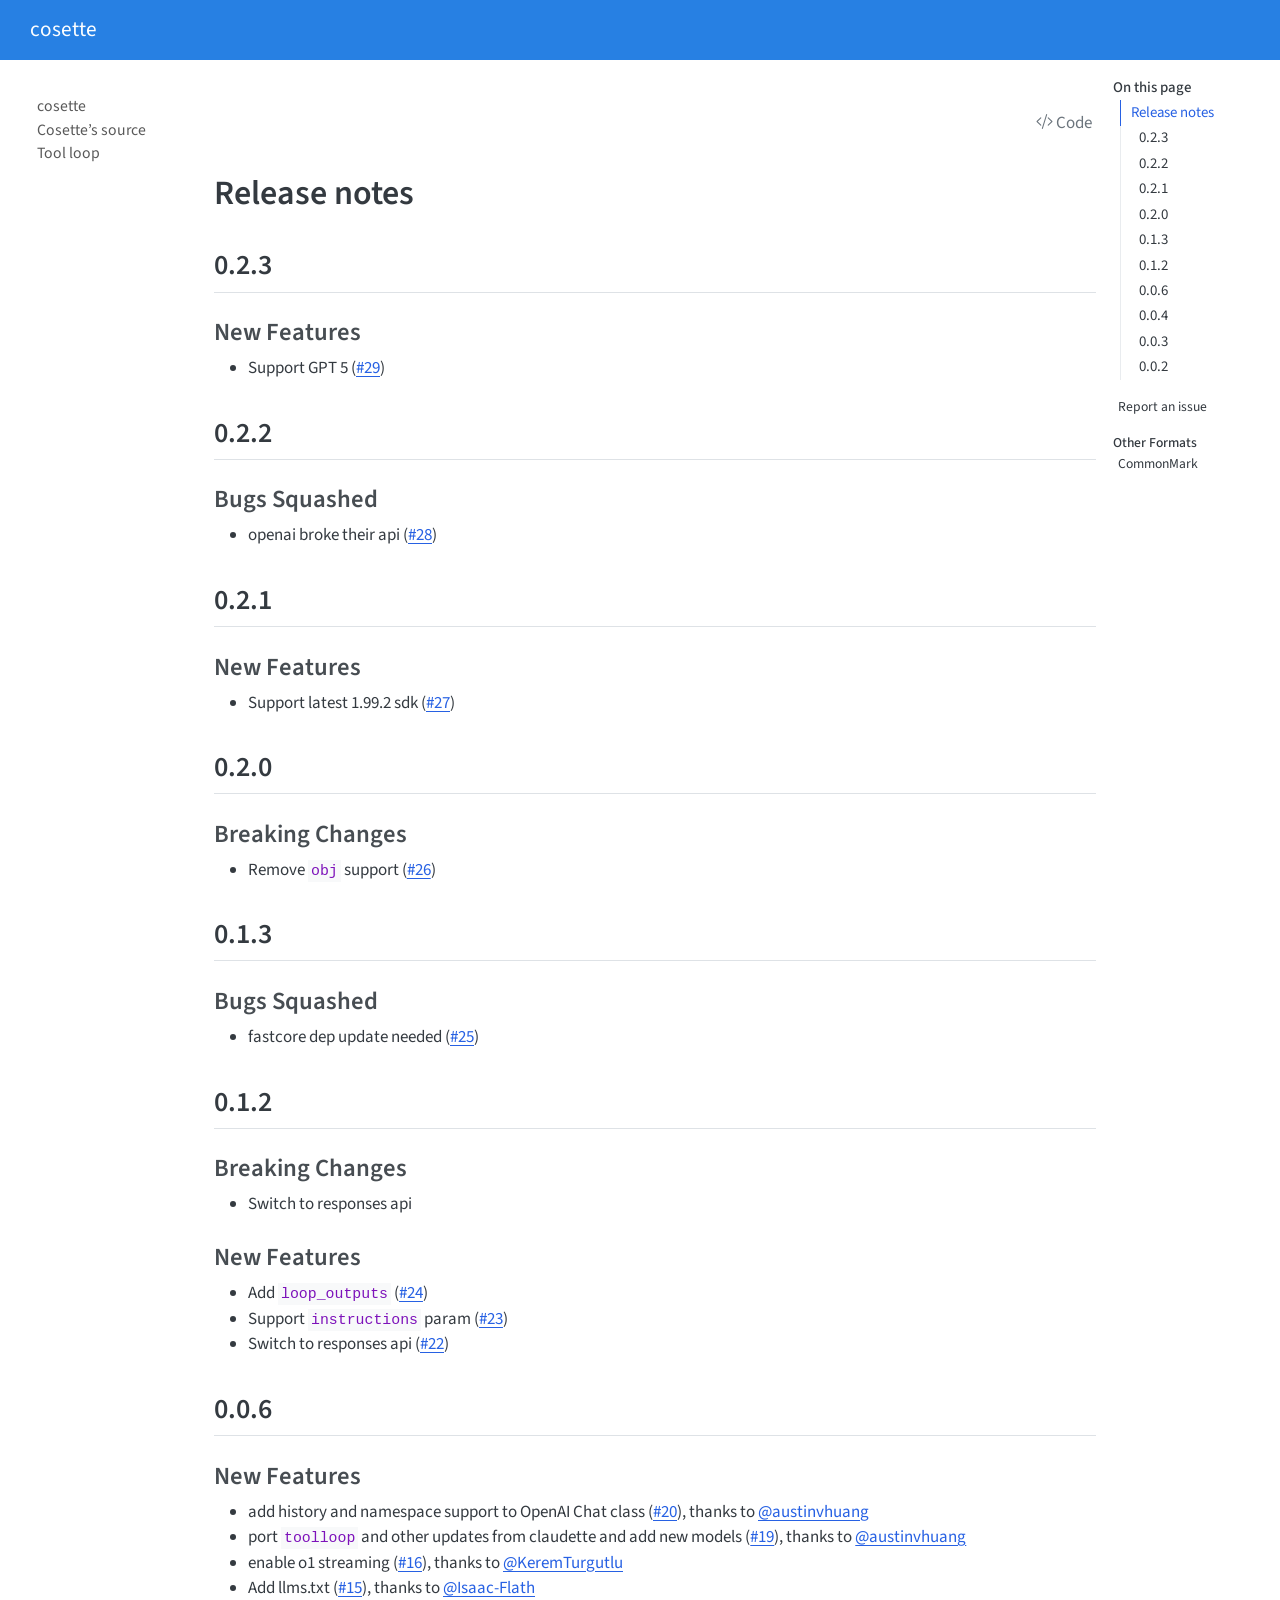
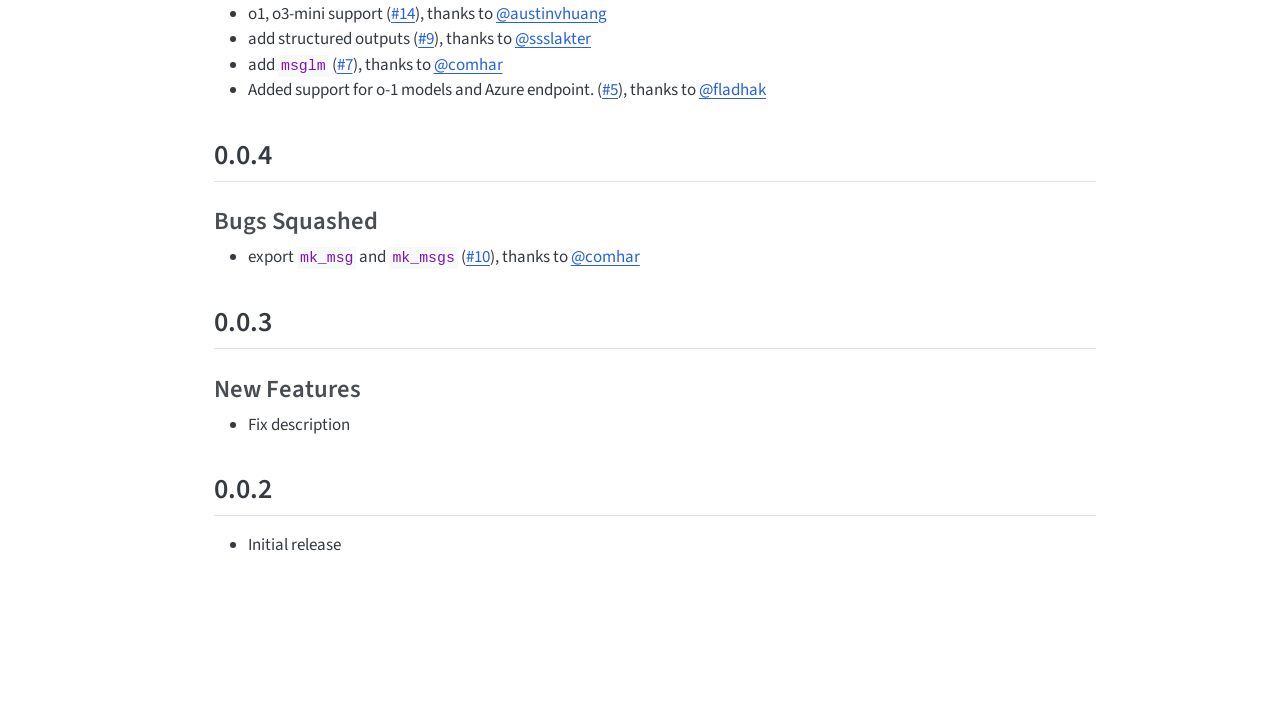
==== commit 2ea83a35: "deploy: 7d86b4265f47e322e1e157f30bad5c08f5696eaf" ====
--- a/CHANGELOG.html
+++ b/CHANGELOG.html
@@ -74,7 +74,7 @@
 <link href="site_libs/quarto-html/quarto-syntax-highlighting-ea385d0e468b0dd5ea5bf0780b1290d9.css" rel="stylesheet" id="quarto-text-highlighting-styles">
 <script src="site_libs/bootstrap/bootstrap.min.js"></script>
 <link href="site_libs/bootstrap/bootstrap-icons.css" rel="stylesheet">
-<link href="site_libs/bootstrap/bootstrap-5fb3e7de0d1c744d07291a160c28d057.min.css" rel="stylesheet" append-hash="true" id="quarto-bootstrap" data-mode="light">
+<link href="site_libs/bootstrap/bootstrap-63d72624026bba3b28615182a05edfd9.min.css" rel="stylesheet" append-hash="true" id="quarto-bootstrap" data-mode="light">
 <script id="quarto-search-options" type="application/json">{
   "location": "navbar",
   "copy-button": false,
@@ -174,40 +174,44 @@
   <ul>
   <li><a href="#release-notes" id="toc-release-notes" class="nav-link active" data-scroll-target="#release-notes">Release notes</a>
   <ul class="collapse">
-  <li><a href="#section" id="toc-section" class="nav-link" data-scroll-target="#section">0.2.2</a>
+  <li><a href="#section" id="toc-section" class="nav-link" data-scroll-target="#section">0.2.3</a>
+  <ul class="collapse">
+  <li><a href="#new-features" id="toc-new-features" class="nav-link" data-scroll-target="#new-features">New Features</a></li>
+  </ul></li>
+  <li><a href="#section-1" id="toc-section-1" class="nav-link" data-scroll-target="#section-1">0.2.2</a>
   <ul class="collapse">
   <li><a href="#bugs-squashed" id="toc-bugs-squashed" class="nav-link" data-scroll-target="#bugs-squashed">Bugs Squashed</a></li>
   </ul></li>
-  <li><a href="#section-1" id="toc-section-1" class="nav-link" data-scroll-target="#section-1">0.2.1</a>
-  <ul class="collapse">
-  <li><a href="#new-features" id="toc-new-features" class="nav-link" data-scroll-target="#new-features">New Features</a></li>
-  </ul></li>
-  <li><a href="#section-2" id="toc-section-2" class="nav-link" data-scroll-target="#section-2">0.2.0</a>
+  <li><a href="#section-2" id="toc-section-2" class="nav-link" data-scroll-target="#section-2">0.2.1</a>
+  <ul class="collapse">
+  <li><a href="#new-features-1" id="toc-new-features-1" class="nav-link" data-scroll-target="#new-features-1">New Features</a></li>
+  </ul></li>
+  <li><a href="#section-3" id="toc-section-3" class="nav-link" data-scroll-target="#section-3">0.2.0</a>
   <ul class="collapse">
   <li><a href="#breaking-changes" id="toc-breaking-changes" class="nav-link" data-scroll-target="#breaking-changes">Breaking Changes</a></li>
   </ul></li>
-  <li><a href="#section-3" id="toc-section-3" class="nav-link" data-scroll-target="#section-3">0.1.3</a>
+  <li><a href="#section-4" id="toc-section-4" class="nav-link" data-scroll-target="#section-4">0.1.3</a>
   <ul class="collapse">
   <li><a href="#bugs-squashed-1" id="toc-bugs-squashed-1" class="nav-link" data-scroll-target="#bugs-squashed-1">Bugs Squashed</a></li>
   </ul></li>
-  <li><a href="#section-4" id="toc-section-4" class="nav-link" data-scroll-target="#section-4">0.1.2</a>
+  <li><a href="#section-5" id="toc-section-5" class="nav-link" data-scroll-target="#section-5">0.1.2</a>
   <ul class="collapse">
   <li><a href="#breaking-changes-1" id="toc-breaking-changes-1" class="nav-link" data-scroll-target="#breaking-changes-1">Breaking Changes</a></li>
-  <li><a href="#new-features-1" id="toc-new-features-1" class="nav-link" data-scroll-target="#new-features-1">New Features</a></li>
-  </ul></li>
-  <li><a href="#section-5" id="toc-section-5" class="nav-link" data-scroll-target="#section-5">0.0.6</a>
-  <ul class="collapse">
   <li><a href="#new-features-2" id="toc-new-features-2" class="nav-link" data-scroll-target="#new-features-2">New Features</a></li>
   </ul></li>
-  <li><a href="#section-6" id="toc-section-6" class="nav-link" data-scroll-target="#section-6">0.0.4</a>
+  <li><a href="#section-6" id="toc-section-6" class="nav-link" data-scroll-target="#section-6">0.0.6</a>
+  <ul class="collapse">
+  <li><a href="#new-features-3" id="toc-new-features-3" class="nav-link" data-scroll-target="#new-features-3">New Features</a></li>
+  </ul></li>
+  <li><a href="#section-7" id="toc-section-7" class="nav-link" data-scroll-target="#section-7">0.0.4</a>
   <ul class="collapse">
   <li><a href="#bugs-squashed-2" id="toc-bugs-squashed-2" class="nav-link" data-scroll-target="#bugs-squashed-2">Bugs Squashed</a></li>
   </ul></li>
-  <li><a href="#section-7" id="toc-section-7" class="nav-link" data-scroll-target="#section-7">0.0.3</a>
-  <ul class="collapse">
-  <li><a href="#new-features-3" id="toc-new-features-3" class="nav-link" data-scroll-target="#new-features-3">New Features</a></li>
-  </ul></li>
-  <li><a href="#section-8" id="toc-section-8" class="nav-link" data-scroll-target="#section-8">0.0.2</a></li>
+  <li><a href="#section-8" id="toc-section-8" class="nav-link" data-scroll-target="#section-8">0.0.3</a>
+  <ul class="collapse">
+  <li><a href="#new-features-4" id="toc-new-features-4" class="nav-link" data-scroll-target="#new-features-4">New Features</a></li>
+  </ul></li>
+  <li><a href="#section-9" id="toc-section-9" class="nav-link" data-scroll-target="#section-9">0.0.2</a></li>
   </ul></li>
   </ul>
 <div class="toc-actions"><ul><li><a href="https://github.com/AnswerDotAI/cosette/issues/new" class="toc-action"><i class="bi bi-github"></i>Report an issue</a></li></ul></div><div class="quarto-alternate-formats"><h2>Other Formats</h2><ul><li><a href="CHANGELOG-commonmark.md"><i class="bi bi-file-code"></i>CommonMark</a></li></ul></div></nav>
@@ -222,7 +226,16 @@
 <h1>Release notes</h1>
 <!-- do not remove -->
 <section id="section" class="level2">
-<h2 class="anchored" data-anchor-id="section">0.2.2</h2>
+<h2 class="anchored" data-anchor-id="section">0.2.3</h2>
+<section id="new-features" class="level3">
+<h3 class="anchored" data-anchor-id="new-features">New Features</h3>
+<ul>
+<li>Support GPT 5 (<a href="https://github.com/AnswerDotAI/cosette/issues/29">#29</a>)</li>
+</ul>
+</section>
+</section>
+<section id="section-1" class="level2">
+<h2 class="anchored" data-anchor-id="section-1">0.2.2</h2>
 <section id="bugs-squashed" class="level3">
 <h3 class="anchored" data-anchor-id="bugs-squashed">Bugs Squashed</h3>
 <ul>
@@ -230,17 +243,17 @@
 </ul>
 </section>
 </section>
-<section id="section-1" class="level2">
-<h2 class="anchored" data-anchor-id="section-1">0.2.1</h2>
-<section id="new-features" class="level3">
-<h3 class="anchored" data-anchor-id="new-features">New Features</h3>
+<section id="section-2" class="level2">
+<h2 class="anchored" data-anchor-id="section-2">0.2.1</h2>
+<section id="new-features-1" class="level3">
+<h3 class="anchored" data-anchor-id="new-features-1">New Features</h3>
 <ul>
 <li>Support latest 1.99.2 sdk (<a href="https://github.com/AnswerDotAI/cosette/issues/27">#27</a>)</li>
 </ul>
 </section>
 </section>
-<section id="section-2" class="level2">
-<h2 class="anchored" data-anchor-id="section-2">0.2.0</h2>
+<section id="section-3" class="level2">
+<h2 class="anchored" data-anchor-id="section-3">0.2.0</h2>
 <section id="breaking-changes" class="level3">
 <h3 class="anchored" data-anchor-id="breaking-changes">Breaking Changes</h3>
 <ul>
@@ -248,8 +261,8 @@
 </ul>
 </section>
 </section>
-<section id="section-3" class="level2">
-<h2 class="anchored" data-anchor-id="section-3">0.1.3</h2>
+<section id="section-4" class="level2">
+<h2 class="anchored" data-anchor-id="section-4">0.1.3</h2>
 <section id="bugs-squashed-1" class="level3">
 <h3 class="anchored" data-anchor-id="bugs-squashed-1">Bugs Squashed</h3>
 <ul>
@@ -257,16 +270,16 @@
 </ul>
 </section>
 </section>
-<section id="section-4" class="level2">
-<h2 class="anchored" data-anchor-id="section-4">0.1.2</h2>
+<section id="section-5" class="level2">
+<h2 class="anchored" data-anchor-id="section-5">0.1.2</h2>
 <section id="breaking-changes-1" class="level3">
 <h3 class="anchored" data-anchor-id="breaking-changes-1">Breaking Changes</h3>
 <ul>
 <li>Switch to responses api</li>
 </ul>
 </section>
-<section id="new-features-1" class="level3">
-<h3 class="anchored" data-anchor-id="new-features-1">New Features</h3>
+<section id="new-features-2" class="level3">
+<h3 class="anchored" data-anchor-id="new-features-2">New Features</h3>
 <ul>
 <li>Add <code>loop_outputs</code> (<a href="https://github.com/AnswerDotAI/cosette/issues/24">#24</a>)</li>
 <li>Support <code>instructions</code> param (<a href="https://github.com/AnswerDotAI/cosette/issues/23">#23</a>)</li>
@@ -274,10 +287,10 @@
 </ul>
 </section>
 </section>
-<section id="section-5" class="level2">
-<h2 class="anchored" data-anchor-id="section-5">0.0.6</h2>
-<section id="new-features-2" class="level3">
-<h3 class="anchored" data-anchor-id="new-features-2">New Features</h3>
+<section id="section-6" class="level2">
+<h2 class="anchored" data-anchor-id="section-6">0.0.6</h2>
+<section id="new-features-3" class="level3">
+<h3 class="anchored" data-anchor-id="new-features-3">New Features</h3>
 <ul>
 <li>add history and namespace support to OpenAI Chat class (<a href="https://github.com/AnswerDotAI/cosette/pull/20">#20</a>), thanks to <a href="https://github.com/austinvhuang"><span class="citation" data-cites="austinvhuang">@austinvhuang</span></a></li>
 <li>port <code>toolloop</code> and other updates from claudette and add new models (<a href="https://github.com/AnswerDotAI/cosette/pull/19">#19</a>), thanks to <a href="https://github.com/austinvhuang"><span class="citation" data-cites="austinvhuang">@austinvhuang</span></a></li>
@@ -290,8 +303,8 @@
 </ul>
 </section>
 </section>
-<section id="section-6" class="level2">
-<h2 class="anchored" data-anchor-id="section-6">0.0.4</h2>
+<section id="section-7" class="level2">
+<h2 class="anchored" data-anchor-id="section-7">0.0.4</h2>
 <section id="bugs-squashed-2" class="level3">
 <h3 class="anchored" data-anchor-id="bugs-squashed-2">Bugs Squashed</h3>
 <ul>
@@ -299,17 +312,17 @@
 </ul>
 </section>
 </section>
-<section id="section-7" class="level2">
-<h2 class="anchored" data-anchor-id="section-7">0.0.3</h2>
-<section id="new-features-3" class="level3">
-<h3 class="anchored" data-anchor-id="new-features-3">New Features</h3>
+<section id="section-8" class="level2">
+<h2 class="anchored" data-anchor-id="section-8">0.0.3</h2>
+<section id="new-features-4" class="level3">
+<h3 class="anchored" data-anchor-id="new-features-4">New Features</h3>
 <ul>
 <li>Fix description</li>
 </ul>
 </section>
 </section>
-<section id="section-8" class="level2">
-<h2 class="anchored" data-anchor-id="section-8">0.0.2</h2>
+<section id="section-9" class="level2">
+<h2 class="anchored" data-anchor-id="section-9">0.0.2</h2>
 <ul>
 <li>Initial release</li>
 </ul>
@@ -775,78 +788,85 @@
 <span id="cb1-2"><a href="#cb1-2" aria-hidden="true" tabindex="-1"></a></span>
 <span id="cb1-3"><a href="#cb1-3" aria-hidden="true" tabindex="-1"></a><span class="co">&lt;!-- do not remove --&gt;</span></span>
 <span id="cb1-4"><a href="#cb1-4" aria-hidden="true" tabindex="-1"></a></span>
-<span id="cb1-5"><a href="#cb1-5" aria-hidden="true" tabindex="-1"></a><span class="fu">## 0.2.2</span></span>
+<span id="cb1-5"><a href="#cb1-5" aria-hidden="true" tabindex="-1"></a><span class="fu">## 0.2.3</span></span>
 <span id="cb1-6"><a href="#cb1-6" aria-hidden="true" tabindex="-1"></a></span>
-<span id="cb1-7"><a href="#cb1-7" aria-hidden="true" tabindex="-1"></a><span class="fu">### Bugs Squashed</span></span>
+<span id="cb1-7"><a href="#cb1-7" aria-hidden="true" tabindex="-1"></a><span class="fu">### New Features</span></span>
 <span id="cb1-8"><a href="#cb1-8" aria-hidden="true" tabindex="-1"></a></span>
-<span id="cb1-9"><a href="#cb1-9" aria-hidden="true" tabindex="-1"></a><span class="ss">- </span>openai broke their api (<span class="co">[</span><span class="ot">#28</span><span class="co">](https://github.com/AnswerDotAI/cosette/issues/28)</span>)</span>
+<span id="cb1-9"><a href="#cb1-9" aria-hidden="true" tabindex="-1"></a><span class="ss">- </span>Support GPT 5 (<span class="co">[</span><span class="ot">#29</span><span class="co">](https://github.com/AnswerDotAI/cosette/issues/29)</span>)</span>
 <span id="cb1-10"><a href="#cb1-10" aria-hidden="true" tabindex="-1"></a></span>
 <span id="cb1-11"><a href="#cb1-11" aria-hidden="true" tabindex="-1"></a></span>
-<span id="cb1-12"><a href="#cb1-12" aria-hidden="true" tabindex="-1"></a><span class="fu">## 0.2.1</span></span>
+<span id="cb1-12"><a href="#cb1-12" aria-hidden="true" tabindex="-1"></a><span class="fu">## 0.2.2</span></span>
 <span id="cb1-13"><a href="#cb1-13" aria-hidden="true" tabindex="-1"></a></span>
-<span id="cb1-14"><a href="#cb1-14" aria-hidden="true" tabindex="-1"></a><span class="fu">### New Features</span></span>
+<span id="cb1-14"><a href="#cb1-14" aria-hidden="true" tabindex="-1"></a><span class="fu">### Bugs Squashed</span></span>
 <span id="cb1-15"><a href="#cb1-15" aria-hidden="true" tabindex="-1"></a></span>
-<span id="cb1-16"><a href="#cb1-16" aria-hidden="true" tabindex="-1"></a><span class="ss">- </span>Support latest 1.99.2 sdk (<span class="co">[</span><span class="ot">#27</span><span class="co">](https://github.com/AnswerDotAI/cosette/issues/27)</span>)</span>
+<span id="cb1-16"><a href="#cb1-16" aria-hidden="true" tabindex="-1"></a><span class="ss">- </span>openai broke their api (<span class="co">[</span><span class="ot">#28</span><span class="co">](https://github.com/AnswerDotAI/cosette/issues/28)</span>)</span>
 <span id="cb1-17"><a href="#cb1-17" aria-hidden="true" tabindex="-1"></a></span>
 <span id="cb1-18"><a href="#cb1-18" aria-hidden="true" tabindex="-1"></a></span>
-<span id="cb1-19"><a href="#cb1-19" aria-hidden="true" tabindex="-1"></a><span class="fu">## 0.2.0</span></span>
+<span id="cb1-19"><a href="#cb1-19" aria-hidden="true" tabindex="-1"></a><span class="fu">## 0.2.1</span></span>
 <span id="cb1-20"><a href="#cb1-20" aria-hidden="true" tabindex="-1"></a></span>
-<span id="cb1-21"><a href="#cb1-21" aria-hidden="true" tabindex="-1"></a><span class="fu">### Breaking Changes</span></span>
+<span id="cb1-21"><a href="#cb1-21" aria-hidden="true" tabindex="-1"></a><span class="fu">### New Features</span></span>
 <span id="cb1-22"><a href="#cb1-22" aria-hidden="true" tabindex="-1"></a></span>
-<span id="cb1-23"><a href="#cb1-23" aria-hidden="true" tabindex="-1"></a><span class="ss">- </span>Remove <span class="in">`obj`</span> support (<span class="co">[</span><span class="ot">#26</span><span class="co">](https://github.com/AnswerDotAI/cosette/issues/26)</span>)</span>
+<span id="cb1-23"><a href="#cb1-23" aria-hidden="true" tabindex="-1"></a><span class="ss">- </span>Support latest 1.99.2 sdk (<span class="co">[</span><span class="ot">#27</span><span class="co">](https://github.com/AnswerDotAI/cosette/issues/27)</span>)</span>
 <span id="cb1-24"><a href="#cb1-24" aria-hidden="true" tabindex="-1"></a></span>
 <span id="cb1-25"><a href="#cb1-25" aria-hidden="true" tabindex="-1"></a></span>
-<span id="cb1-26"><a href="#cb1-26" aria-hidden="true" tabindex="-1"></a><span class="fu">## 0.1.3</span></span>
+<span id="cb1-26"><a href="#cb1-26" aria-hidden="true" tabindex="-1"></a><span class="fu">## 0.2.0</span></span>
 <span id="cb1-27"><a href="#cb1-27" aria-hidden="true" tabindex="-1"></a></span>
-<span id="cb1-28"><a href="#cb1-28" aria-hidden="true" tabindex="-1"></a><span class="fu">### Bugs Squashed</span></span>
+<span id="cb1-28"><a href="#cb1-28" aria-hidden="true" tabindex="-1"></a><span class="fu">### Breaking Changes</span></span>
 <span id="cb1-29"><a href="#cb1-29" aria-hidden="true" tabindex="-1"></a></span>
-<span id="cb1-30"><a href="#cb1-30" aria-hidden="true" tabindex="-1"></a><span class="ss">- </span>fastcore dep update needed (<span class="co">[</span><span class="ot">#25</span><span class="co">](https://github.com/AnswerDotAI/cosette/issues/25)</span>)</span>
+<span id="cb1-30"><a href="#cb1-30" aria-hidden="true" tabindex="-1"></a><span class="ss">- </span>Remove <span class="in">`obj`</span> support (<span class="co">[</span><span class="ot">#26</span><span class="co">](https://github.com/AnswerDotAI/cosette/issues/26)</span>)</span>
 <span id="cb1-31"><a href="#cb1-31" aria-hidden="true" tabindex="-1"></a></span>
 <span id="cb1-32"><a href="#cb1-32" aria-hidden="true" tabindex="-1"></a></span>
-<span id="cb1-33"><a href="#cb1-33" aria-hidden="true" tabindex="-1"></a><span class="fu">## 0.1.2</span></span>
+<span id="cb1-33"><a href="#cb1-33" aria-hidden="true" tabindex="-1"></a><span class="fu">## 0.1.3</span></span>
 <span id="cb1-34"><a href="#cb1-34" aria-hidden="true" tabindex="-1"></a></span>
-<span id="cb1-35"><a href="#cb1-35" aria-hidden="true" tabindex="-1"></a><span class="fu">### Breaking Changes</span></span>
+<span id="cb1-35"><a href="#cb1-35" aria-hidden="true" tabindex="-1"></a><span class="fu">### Bugs Squashed</span></span>
 <span id="cb1-36"><a href="#cb1-36" aria-hidden="true" tabindex="-1"></a></span>
-<span id="cb1-37"><a href="#cb1-37" aria-hidden="true" tabindex="-1"></a><span class="ss">- </span>Switch to responses api</span>
+<span id="cb1-37"><a href="#cb1-37" aria-hidden="true" tabindex="-1"></a><span class="ss">- </span>fastcore dep update needed (<span class="co">[</span><span class="ot">#25</span><span class="co">](https://github.com/AnswerDotAI/cosette/issues/25)</span>)</span>
 <span id="cb1-38"><a href="#cb1-38" aria-hidden="true" tabindex="-1"></a></span>
-<span id="cb1-39"><a href="#cb1-39" aria-hidden="true" tabindex="-1"></a><span class="fu">### New Features</span></span>
-<span id="cb1-40"><a href="#cb1-40" aria-hidden="true" tabindex="-1"></a></span>
-<span id="cb1-41"><a href="#cb1-41" aria-hidden="true" tabindex="-1"></a><span class="ss">- </span>Add <span class="in">`loop_outputs`</span> (<span class="co">[</span><span class="ot">#24</span><span class="co">](https://github.com/AnswerDotAI/cosette/issues/24)</span>)</span>
-<span id="cb1-42"><a href="#cb1-42" aria-hidden="true" tabindex="-1"></a><span class="ss">- </span>Support <span class="in">`instructions`</span> param (<span class="co">[</span><span class="ot">#23</span><span class="co">](https://github.com/AnswerDotAI/cosette/issues/23)</span>)</span>
-<span id="cb1-43"><a href="#cb1-43" aria-hidden="true" tabindex="-1"></a><span class="ss">- </span>Switch to responses api (<span class="co">[</span><span class="ot">#22</span><span class="co">](https://github.com/AnswerDotAI/cosette/issues/22)</span>)</span>
-<span id="cb1-44"><a href="#cb1-44" aria-hidden="true" tabindex="-1"></a></span>
+<span id="cb1-39"><a href="#cb1-39" aria-hidden="true" tabindex="-1"></a></span>
+<span id="cb1-40"><a href="#cb1-40" aria-hidden="true" tabindex="-1"></a><span class="fu">## 0.1.2</span></span>
+<span id="cb1-41"><a href="#cb1-41" aria-hidden="true" tabindex="-1"></a></span>
+<span id="cb1-42"><a href="#cb1-42" aria-hidden="true" tabindex="-1"></a><span class="fu">### Breaking Changes</span></span>
+<span id="cb1-43"><a href="#cb1-43" aria-hidden="true" tabindex="-1"></a></span>
+<span id="cb1-44"><a href="#cb1-44" aria-hidden="true" tabindex="-1"></a><span class="ss">- </span>Switch to responses api</span>
 <span id="cb1-45"><a href="#cb1-45" aria-hidden="true" tabindex="-1"></a></span>
-<span id="cb1-46"><a href="#cb1-46" aria-hidden="true" tabindex="-1"></a><span class="fu">## 0.0.6</span></span>
+<span id="cb1-46"><a href="#cb1-46" aria-hidden="true" tabindex="-1"></a><span class="fu">### New Features</span></span>
 <span id="cb1-47"><a href="#cb1-47" aria-hidden="true" tabindex="-1"></a></span>
-<span id="cb1-48"><a href="#cb1-48" aria-hidden="true" tabindex="-1"></a><span class="fu">### New Features</span></span>
-<span id="cb1-49"><a href="#cb1-49" aria-hidden="true" tabindex="-1"></a></span>
-<span id="cb1-50"><a href="#cb1-50" aria-hidden="true" tabindex="-1"></a><span class="ss">- </span>add history and namespace support to OpenAI Chat class (<span class="co">[</span><span class="ot">#20</span><span class="co">](https://github.com/AnswerDotAI/cosette/pull/20)</span>), thanks to <span class="co">[</span><span class="ot">@austinvhuang</span><span class="co">](https://github.com/austinvhuang)</span></span>
-<span id="cb1-51"><a href="#cb1-51" aria-hidden="true" tabindex="-1"></a><span class="ss">- </span>port <span class="in">`toolloop`</span> and other updates from claudette and add new models (<span class="co">[</span><span class="ot">#19</span><span class="co">](https://github.com/AnswerDotAI/cosette/pull/19)</span>), thanks to <span class="co">[</span><span class="ot">@austinvhuang</span><span class="co">](https://github.com/austinvhuang)</span></span>
-<span id="cb1-52"><a href="#cb1-52" aria-hidden="true" tabindex="-1"></a><span class="ss">- </span>enable o1 streaming (<span class="co">[</span><span class="ot">#16</span><span class="co">](https://github.com/AnswerDotAI/cosette/pull/16)</span>), thanks to <span class="co">[</span><span class="ot">@KeremTurgutlu</span><span class="co">](https://github.com/KeremTurgutlu)</span></span>
-<span id="cb1-53"><a href="#cb1-53" aria-hidden="true" tabindex="-1"></a><span class="ss">- </span>Add llms.txt (<span class="co">[</span><span class="ot">#15</span><span class="co">](https://github.com/AnswerDotAI/cosette/pull/15)</span>), thanks to <span class="co">[</span><span class="ot">@Isaac-Flath</span><span class="co">](https://github.com/Isaac-Flath)</span></span>
-<span id="cb1-54"><a href="#cb1-54" aria-hidden="true" tabindex="-1"></a><span class="ss">- </span>o1, o3-mini support (<span class="co">[</span><span class="ot">#14</span><span class="co">](https://github.com/AnswerDotAI/cosette/pull/14)</span>), thanks to <span class="co">[</span><span class="ot">@austinvhuang</span><span class="co">](https://github.com/austinvhuang)</span></span>
-<span id="cb1-55"><a href="#cb1-55" aria-hidden="true" tabindex="-1"></a><span class="ss">- </span>add structured outputs (<span class="co">[</span><span class="ot">#9</span><span class="co">](https://github.com/AnswerDotAI/cosette/pull/9)</span>), thanks to <span class="co">[</span><span class="ot">@ssslakter</span><span class="co">](https://github.com/ssslakter)</span></span>
-<span id="cb1-56"><a href="#cb1-56" aria-hidden="true" tabindex="-1"></a><span class="ss">- </span>add <span class="in">`msglm`</span> (<span class="co">[</span><span class="ot">#7</span><span class="co">](https://github.com/AnswerDotAI/cosette/pull/7)</span>), thanks to <span class="co">[</span><span class="ot">@comhar</span><span class="co">](https://github.com/comhar)</span></span>
-<span id="cb1-57"><a href="#cb1-57" aria-hidden="true" tabindex="-1"></a><span class="ss">- </span>Added support for o-1 models and Azure endpoint. (<span class="co">[</span><span class="ot">#5</span><span class="co">](https://github.com/AnswerDotAI/cosette/pull/5)</span>), thanks to <span class="co">[</span><span class="ot">@fladhak</span><span class="co">](https://github.com/fladhak)</span></span>
-<span id="cb1-58"><a href="#cb1-58" aria-hidden="true" tabindex="-1"></a></span>
-<span id="cb1-59"><a href="#cb1-59" aria-hidden="true" tabindex="-1"></a></span>
-<span id="cb1-60"><a href="#cb1-60" aria-hidden="true" tabindex="-1"></a><span class="fu">## 0.0.4</span></span>
-<span id="cb1-61"><a href="#cb1-61" aria-hidden="true" tabindex="-1"></a></span>
-<span id="cb1-62"><a href="#cb1-62" aria-hidden="true" tabindex="-1"></a><span class="fu">### Bugs Squashed</span></span>
-<span id="cb1-63"><a href="#cb1-63" aria-hidden="true" tabindex="-1"></a></span>
-<span id="cb1-64"><a href="#cb1-64" aria-hidden="true" tabindex="-1"></a><span class="ss">- </span>export <span class="in">`mk_msg`</span> and <span class="in">`mk_msgs`</span> (<span class="co">[</span><span class="ot">#10</span><span class="co">](https://github.com/AnswerDotAI/cosette/pull/10)</span>), thanks to <span class="co">[</span><span class="ot">@comhar</span><span class="co">](https://github.com/comhar)</span></span>
+<span id="cb1-48"><a href="#cb1-48" aria-hidden="true" tabindex="-1"></a><span class="ss">- </span>Add <span class="in">`loop_outputs`</span> (<span class="co">[</span><span class="ot">#24</span><span class="co">](https://github.com/AnswerDotAI/cosette/issues/24)</span>)</span>
+<span id="cb1-49"><a href="#cb1-49" aria-hidden="true" tabindex="-1"></a><span class="ss">- </span>Support <span class="in">`instructions`</span> param (<span class="co">[</span><span class="ot">#23</span><span class="co">](https://github.com/AnswerDotAI/cosette/issues/23)</span>)</span>
+<span id="cb1-50"><a href="#cb1-50" aria-hidden="true" tabindex="-1"></a><span class="ss">- </span>Switch to responses api (<span class="co">[</span><span class="ot">#22</span><span class="co">](https://github.com/AnswerDotAI/cosette/issues/22)</span>)</span>
+<span id="cb1-51"><a href="#cb1-51" aria-hidden="true" tabindex="-1"></a></span>
+<span id="cb1-52"><a href="#cb1-52" aria-hidden="true" tabindex="-1"></a></span>
+<span id="cb1-53"><a href="#cb1-53" aria-hidden="true" tabindex="-1"></a><span class="fu">## 0.0.6</span></span>
+<span id="cb1-54"><a href="#cb1-54" aria-hidden="true" tabindex="-1"></a></span>
+<span id="cb1-55"><a href="#cb1-55" aria-hidden="true" tabindex="-1"></a><span class="fu">### New Features</span></span>
+<span id="cb1-56"><a href="#cb1-56" aria-hidden="true" tabindex="-1"></a></span>
+<span id="cb1-57"><a href="#cb1-57" aria-hidden="true" tabindex="-1"></a><span class="ss">- </span>add history and namespace support to OpenAI Chat class (<span class="co">[</span><span class="ot">#20</span><span class="co">](https://github.com/AnswerDotAI/cosette/pull/20)</span>), thanks to <span class="co">[</span><span class="ot">@austinvhuang</span><span class="co">](https://github.com/austinvhuang)</span></span>
+<span id="cb1-58"><a href="#cb1-58" aria-hidden="true" tabindex="-1"></a><span class="ss">- </span>port <span class="in">`toolloop`</span> and other updates from claudette and add new models (<span class="co">[</span><span class="ot">#19</span><span class="co">](https://github.com/AnswerDotAI/cosette/pull/19)</span>), thanks to <span class="co">[</span><span class="ot">@austinvhuang</span><span class="co">](https://github.com/austinvhuang)</span></span>
+<span id="cb1-59"><a href="#cb1-59" aria-hidden="true" tabindex="-1"></a><span class="ss">- </span>enable o1 streaming (<span class="co">[</span><span class="ot">#16</span><span class="co">](https://github.com/AnswerDotAI/cosette/pull/16)</span>), thanks to <span class="co">[</span><span class="ot">@KeremTurgutlu</span><span class="co">](https://github.com/KeremTurgutlu)</span></span>
+<span id="cb1-60"><a href="#cb1-60" aria-hidden="true" tabindex="-1"></a><span class="ss">- </span>Add llms.txt (<span class="co">[</span><span class="ot">#15</span><span class="co">](https://github.com/AnswerDotAI/cosette/pull/15)</span>), thanks to <span class="co">[</span><span class="ot">@Isaac-Flath</span><span class="co">](https://github.com/Isaac-Flath)</span></span>
+<span id="cb1-61"><a href="#cb1-61" aria-hidden="true" tabindex="-1"></a><span class="ss">- </span>o1, o3-mini support (<span class="co">[</span><span class="ot">#14</span><span class="co">](https://github.com/AnswerDotAI/cosette/pull/14)</span>), thanks to <span class="co">[</span><span class="ot">@austinvhuang</span><span class="co">](https://github.com/austinvhuang)</span></span>
+<span id="cb1-62"><a href="#cb1-62" aria-hidden="true" tabindex="-1"></a><span class="ss">- </span>add structured outputs (<span class="co">[</span><span class="ot">#9</span><span class="co">](https://github.com/AnswerDotAI/cosette/pull/9)</span>), thanks to <span class="co">[</span><span class="ot">@ssslakter</span><span class="co">](https://github.com/ssslakter)</span></span>
+<span id="cb1-63"><a href="#cb1-63" aria-hidden="true" tabindex="-1"></a><span class="ss">- </span>add <span class="in">`msglm`</span> (<span class="co">[</span><span class="ot">#7</span><span class="co">](https://github.com/AnswerDotAI/cosette/pull/7)</span>), thanks to <span class="co">[</span><span class="ot">@comhar</span><span class="co">](https://github.com/comhar)</span></span>
+<span id="cb1-64"><a href="#cb1-64" aria-hidden="true" tabindex="-1"></a><span class="ss">- </span>Added support for o-1 models and Azure endpoint. (<span class="co">[</span><span class="ot">#5</span><span class="co">](https://github.com/AnswerDotAI/cosette/pull/5)</span>), thanks to <span class="co">[</span><span class="ot">@fladhak</span><span class="co">](https://github.com/fladhak)</span></span>
 <span id="cb1-65"><a href="#cb1-65" aria-hidden="true" tabindex="-1"></a></span>
 <span id="cb1-66"><a href="#cb1-66" aria-hidden="true" tabindex="-1"></a></span>
-<span id="cb1-67"><a href="#cb1-67" aria-hidden="true" tabindex="-1"></a><span class="fu">## 0.0.3</span></span>
+<span id="cb1-67"><a href="#cb1-67" aria-hidden="true" tabindex="-1"></a><span class="fu">## 0.0.4</span></span>
 <span id="cb1-68"><a href="#cb1-68" aria-hidden="true" tabindex="-1"></a></span>
-<span id="cb1-69"><a href="#cb1-69" aria-hidden="true" tabindex="-1"></a><span class="fu">### New Features</span></span>
+<span id="cb1-69"><a href="#cb1-69" aria-hidden="true" tabindex="-1"></a><span class="fu">### Bugs Squashed</span></span>
 <span id="cb1-70"><a href="#cb1-70" aria-hidden="true" tabindex="-1"></a></span>
-<span id="cb1-71"><a href="#cb1-71" aria-hidden="true" tabindex="-1"></a><span class="ss">- </span>Fix description</span>
+<span id="cb1-71"><a href="#cb1-71" aria-hidden="true" tabindex="-1"></a><span class="ss">- </span>export <span class="in">`mk_msg`</span> and <span class="in">`mk_msgs`</span> (<span class="co">[</span><span class="ot">#10</span><span class="co">](https://github.com/AnswerDotAI/cosette/pull/10)</span>), thanks to <span class="co">[</span><span class="ot">@comhar</span><span class="co">](https://github.com/comhar)</span></span>
 <span id="cb1-72"><a href="#cb1-72" aria-hidden="true" tabindex="-1"></a></span>
 <span id="cb1-73"><a href="#cb1-73" aria-hidden="true" tabindex="-1"></a></span>
-<span id="cb1-74"><a href="#cb1-74" aria-hidden="true" tabindex="-1"></a><span class="fu">## 0.0.2</span></span>
+<span id="cb1-74"><a href="#cb1-74" aria-hidden="true" tabindex="-1"></a><span class="fu">## 0.0.3</span></span>
 <span id="cb1-75"><a href="#cb1-75" aria-hidden="true" tabindex="-1"></a></span>
-<span id="cb1-76"><a href="#cb1-76" aria-hidden="true" tabindex="-1"></a><span class="ss">- </span>Initial release</span></code><button title="Copy to Clipboard" class="code-copy-button" data-in-quarto-modal=""><i class="bi"></i></button></pre></div>
+<span id="cb1-76"><a href="#cb1-76" aria-hidden="true" tabindex="-1"></a><span class="fu">### New Features</span></span>
+<span id="cb1-77"><a href="#cb1-77" aria-hidden="true" tabindex="-1"></a></span>
+<span id="cb1-78"><a href="#cb1-78" aria-hidden="true" tabindex="-1"></a><span class="ss">- </span>Fix description</span>
+<span id="cb1-79"><a href="#cb1-79" aria-hidden="true" tabindex="-1"></a></span>
+<span id="cb1-80"><a href="#cb1-80" aria-hidden="true" tabindex="-1"></a></span>
+<span id="cb1-81"><a href="#cb1-81" aria-hidden="true" tabindex="-1"></a><span class="fu">## 0.0.2</span></span>
+<span id="cb1-82"><a href="#cb1-82" aria-hidden="true" tabindex="-1"></a></span>
+<span id="cb1-83"><a href="#cb1-83" aria-hidden="true" tabindex="-1"></a><span class="ss">- </span>Initial release</span></code><button title="Copy to Clipboard" class="code-copy-button" data-in-quarto-modal=""><i class="bi"></i></button></pre></div>
 </div></div></div></div></div>
 </div> <!-- /content -->
 
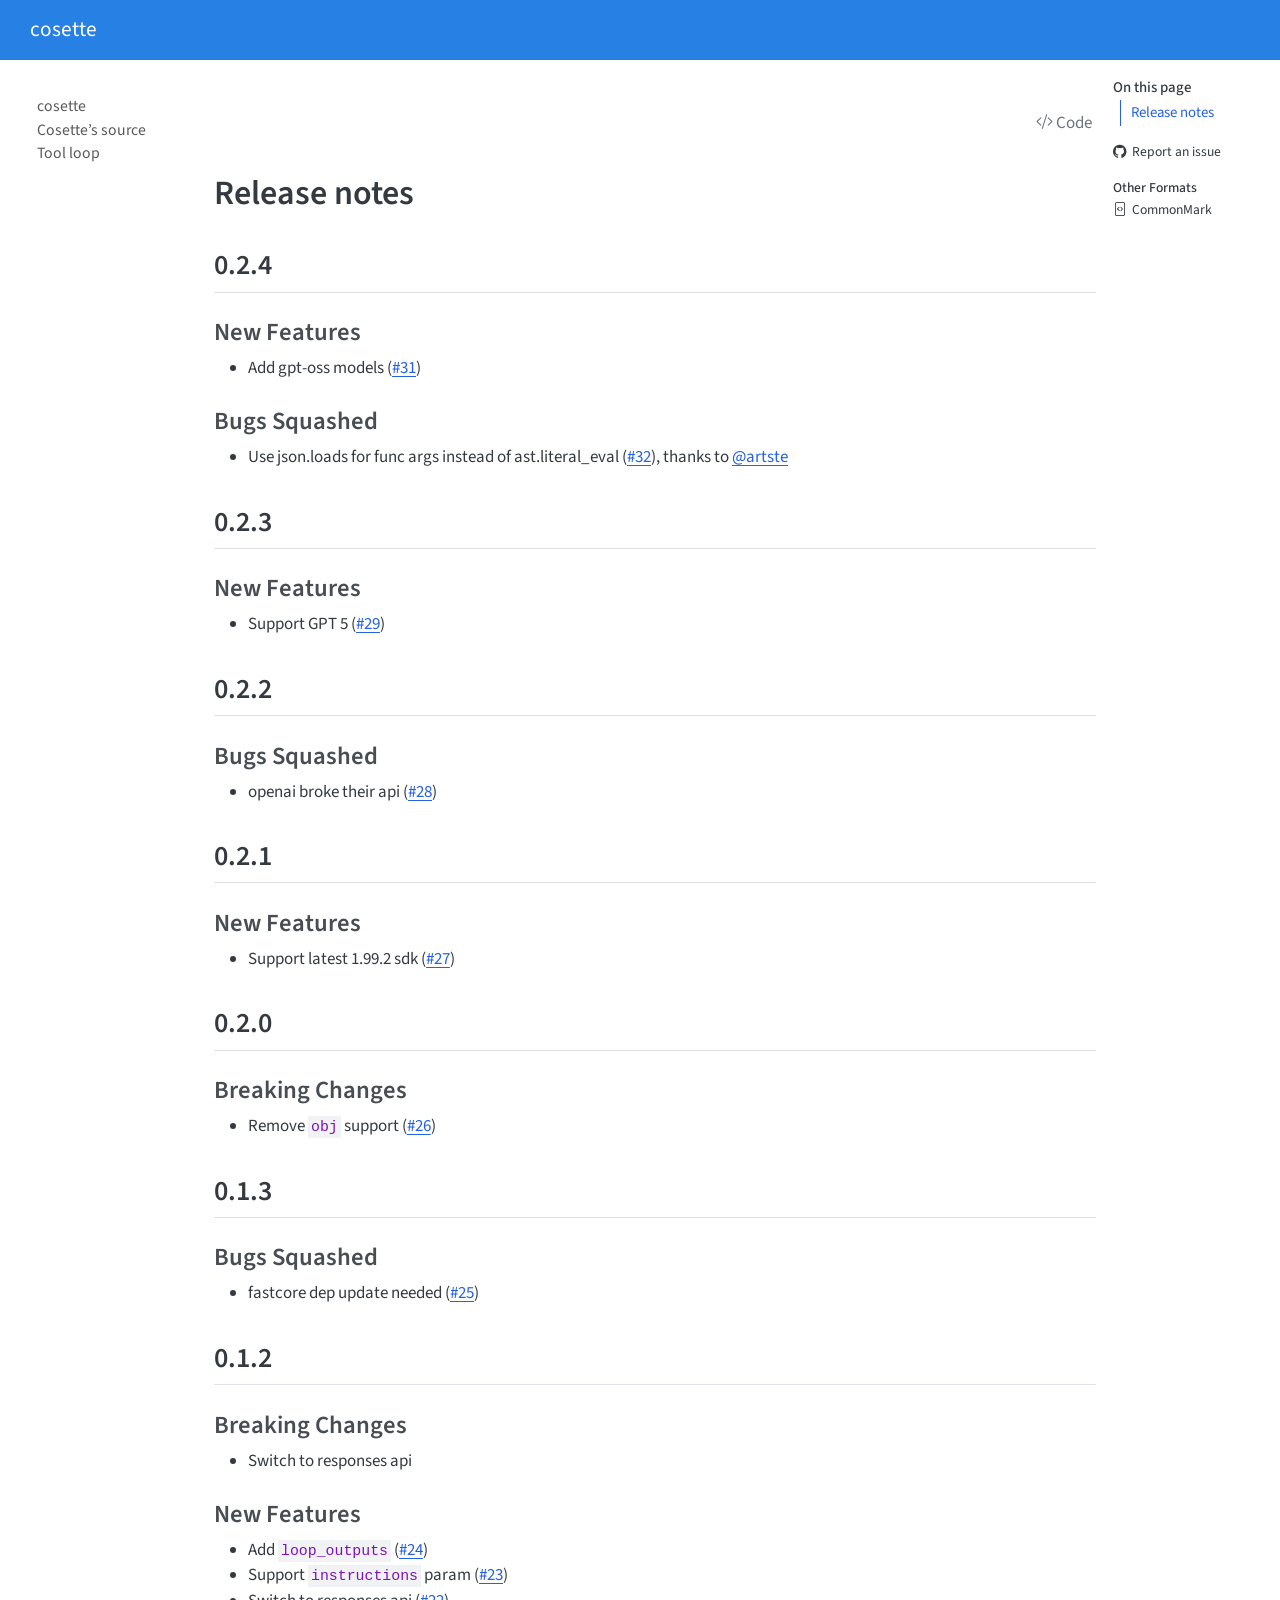
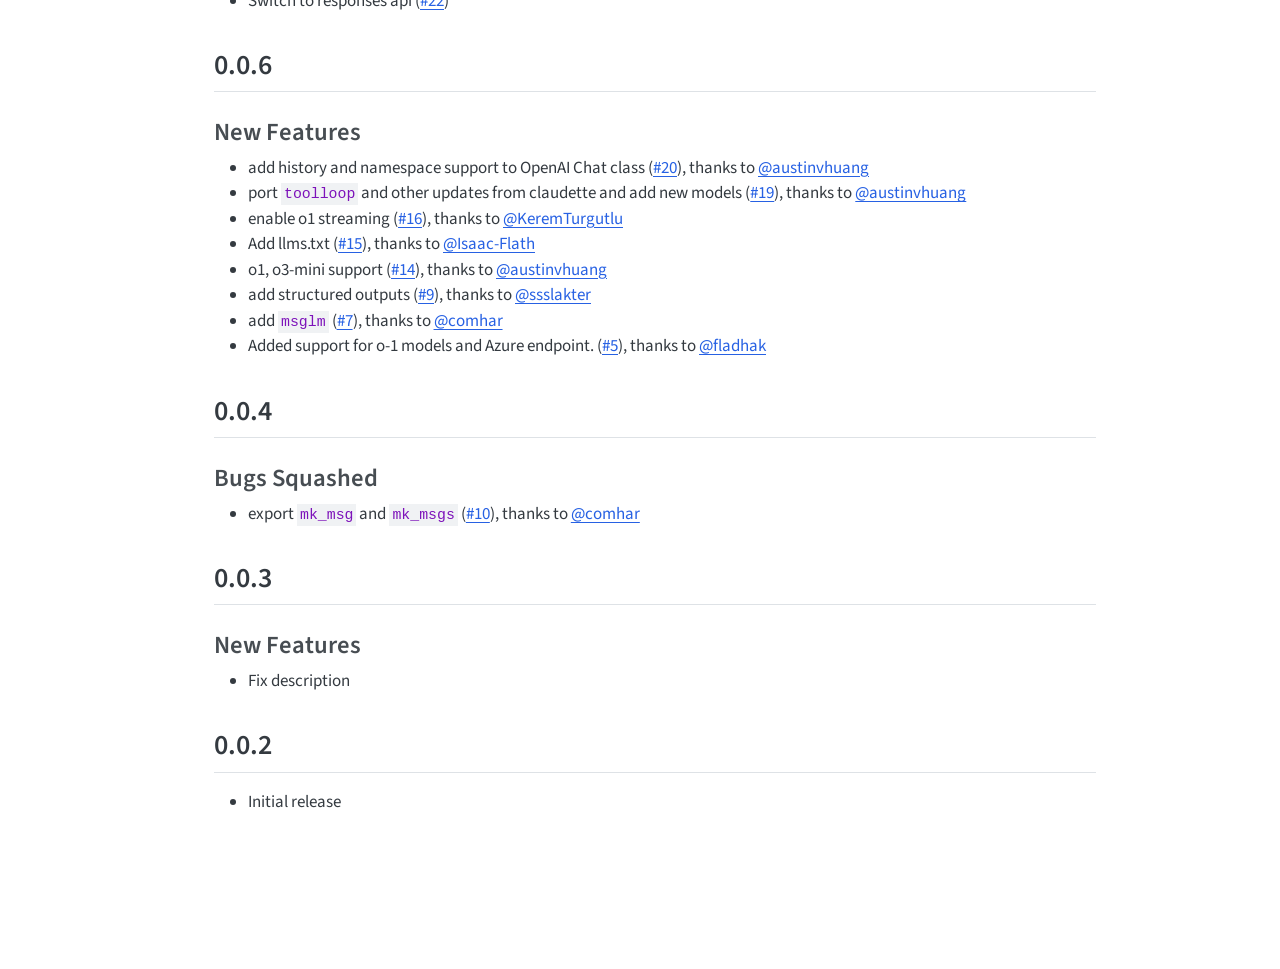
==== commit c59d1d0c: "deploy: cfcfdd0c963b7091f290982e5b66926ea83c6719" ====
--- a/CHANGELOG.html
+++ b/CHANGELOG.html
@@ -2,7 +2,7 @@
 <html xmlns="http://www.w3.org/1999/xhtml" lang="en" xml:lang="en"><head>
 
 <meta charset="utf-8">
-<meta name="generator" content="quarto-1.7.33">
+<meta name="generator" content="quarto-1.8.26">
 
 <meta name="viewport" content="width=device-width, initial-scale=1.0, user-scalable=yes">
 
@@ -67,14 +67,15 @@
 <meta name="quarto:offset" content="./">
 <script src="site_libs/quarto-html/quarto.js" type="module"></script>
 <script src="site_libs/quarto-html/tabsets/tabsets.js" type="module"></script>
+<script src="site_libs/quarto-html/axe/axe-check.js" type="module"></script>
 <script src="site_libs/quarto-html/popper.min.js"></script>
 <script src="site_libs/quarto-html/tippy.umd.min.js"></script>
 <script src="site_libs/quarto-html/anchor.min.js"></script>
 <link href="site_libs/quarto-html/tippy.css" rel="stylesheet">
-<link href="site_libs/quarto-html/quarto-syntax-highlighting-ea385d0e468b0dd5ea5bf0780b1290d9.css" rel="stylesheet" id="quarto-text-highlighting-styles">
+<link href="site_libs/quarto-html/quarto-syntax-highlighting-587c61ba64f3a5504c4d52d930310e48.css" rel="stylesheet" id="quarto-text-highlighting-styles">
 <script src="site_libs/bootstrap/bootstrap.min.js"></script>
 <link href="site_libs/bootstrap/bootstrap-icons.css" rel="stylesheet">
-<link href="site_libs/bootstrap/bootstrap-63d72624026bba3b28615182a05edfd9.min.css" rel="stylesheet" append-hash="true" id="quarto-bootstrap" data-mode="light">
+<link href="site_libs/bootstrap/bootstrap-3079788b0fb9d9587af933d59c4f2ea1.min.css" rel="stylesheet" append-hash="true" id="quarto-bootstrap" data-mode="light">
 <script id="quarto-search-options" type="application/json">{
   "location": "navbar",
   "copy-button": false,
@@ -174,44 +175,49 @@
   <ul>
   <li><a href="#release-notes" id="toc-release-notes" class="nav-link active" data-scroll-target="#release-notes">Release notes</a>
   <ul class="collapse">
-  <li><a href="#section" id="toc-section" class="nav-link" data-scroll-target="#section">0.2.3</a>
+  <li><a href="#section" id="toc-section" class="nav-link" data-scroll-target="#section">0.2.4</a>
   <ul class="collapse">
   <li><a href="#new-features" id="toc-new-features" class="nav-link" data-scroll-target="#new-features">New Features</a></li>
-  </ul></li>
-  <li><a href="#section-1" id="toc-section-1" class="nav-link" data-scroll-target="#section-1">0.2.2</a>
-  <ul class="collapse">
   <li><a href="#bugs-squashed" id="toc-bugs-squashed" class="nav-link" data-scroll-target="#bugs-squashed">Bugs Squashed</a></li>
   </ul></li>
-  <li><a href="#section-2" id="toc-section-2" class="nav-link" data-scroll-target="#section-2">0.2.1</a>
+  <li><a href="#section-1" id="toc-section-1" class="nav-link" data-scroll-target="#section-1">0.2.3</a>
   <ul class="collapse">
   <li><a href="#new-features-1" id="toc-new-features-1" class="nav-link" data-scroll-target="#new-features-1">New Features</a></li>
   </ul></li>
-  <li><a href="#section-3" id="toc-section-3" class="nav-link" data-scroll-target="#section-3">0.2.0</a>
+  <li><a href="#section-2" id="toc-section-2" class="nav-link" data-scroll-target="#section-2">0.2.2</a>
+  <ul class="collapse">
+  <li><a href="#bugs-squashed-1" id="toc-bugs-squashed-1" class="nav-link" data-scroll-target="#bugs-squashed-1">Bugs Squashed</a></li>
+  </ul></li>
+  <li><a href="#section-3" id="toc-section-3" class="nav-link" data-scroll-target="#section-3">0.2.1</a>
+  <ul class="collapse">
+  <li><a href="#new-features-2" id="toc-new-features-2" class="nav-link" data-scroll-target="#new-features-2">New Features</a></li>
+  </ul></li>
+  <li><a href="#section-4" id="toc-section-4" class="nav-link" data-scroll-target="#section-4">0.2.0</a>
   <ul class="collapse">
   <li><a href="#breaking-changes" id="toc-breaking-changes" class="nav-link" data-scroll-target="#breaking-changes">Breaking Changes</a></li>
   </ul></li>
-  <li><a href="#section-4" id="toc-section-4" class="nav-link" data-scroll-target="#section-4">0.1.3</a>
-  <ul class="collapse">
-  <li><a href="#bugs-squashed-1" id="toc-bugs-squashed-1" class="nav-link" data-scroll-target="#bugs-squashed-1">Bugs Squashed</a></li>
-  </ul></li>
-  <li><a href="#section-5" id="toc-section-5" class="nav-link" data-scroll-target="#section-5">0.1.2</a>
+  <li><a href="#section-5" id="toc-section-5" class="nav-link" data-scroll-target="#section-5">0.1.3</a>
+  <ul class="collapse">
+  <li><a href="#bugs-squashed-2" id="toc-bugs-squashed-2" class="nav-link" data-scroll-target="#bugs-squashed-2">Bugs Squashed</a></li>
+  </ul></li>
+  <li><a href="#section-6" id="toc-section-6" class="nav-link" data-scroll-target="#section-6">0.1.2</a>
   <ul class="collapse">
   <li><a href="#breaking-changes-1" id="toc-breaking-changes-1" class="nav-link" data-scroll-target="#breaking-changes-1">Breaking Changes</a></li>
-  <li><a href="#new-features-2" id="toc-new-features-2" class="nav-link" data-scroll-target="#new-features-2">New Features</a></li>
-  </ul></li>
-  <li><a href="#section-6" id="toc-section-6" class="nav-link" data-scroll-target="#section-6">0.0.6</a>
-  <ul class="collapse">
   <li><a href="#new-features-3" id="toc-new-features-3" class="nav-link" data-scroll-target="#new-features-3">New Features</a></li>
   </ul></li>
-  <li><a href="#section-7" id="toc-section-7" class="nav-link" data-scroll-target="#section-7">0.0.4</a>
-  <ul class="collapse">
-  <li><a href="#bugs-squashed-2" id="toc-bugs-squashed-2" class="nav-link" data-scroll-target="#bugs-squashed-2">Bugs Squashed</a></li>
-  </ul></li>
-  <li><a href="#section-8" id="toc-section-8" class="nav-link" data-scroll-target="#section-8">0.0.3</a>
+  <li><a href="#section-7" id="toc-section-7" class="nav-link" data-scroll-target="#section-7">0.0.6</a>
   <ul class="collapse">
   <li><a href="#new-features-4" id="toc-new-features-4" class="nav-link" data-scroll-target="#new-features-4">New Features</a></li>
   </ul></li>
-  <li><a href="#section-9" id="toc-section-9" class="nav-link" data-scroll-target="#section-9">0.0.2</a></li>
+  <li><a href="#section-8" id="toc-section-8" class="nav-link" data-scroll-target="#section-8">0.0.4</a>
+  <ul class="collapse">
+  <li><a href="#bugs-squashed-3" id="toc-bugs-squashed-3" class="nav-link" data-scroll-target="#bugs-squashed-3">Bugs Squashed</a></li>
+  </ul></li>
+  <li><a href="#section-9" id="toc-section-9" class="nav-link" data-scroll-target="#section-9">0.0.3</a>
+  <ul class="collapse">
+  <li><a href="#new-features-5" id="toc-new-features-5" class="nav-link" data-scroll-target="#new-features-5">New Features</a></li>
+  </ul></li>
+  <li><a href="#section-10" id="toc-section-10" class="nav-link" data-scroll-target="#section-10">0.0.2</a></li>
   </ul></li>
   </ul>
 <div class="toc-actions"><ul><li><a href="https://github.com/AnswerDotAI/cosette/issues/new" class="toc-action"><i class="bi bi-github"></i>Report an issue</a></li></ul></div><div class="quarto-alternate-formats"><h2>Other Formats</h2><ul><li><a href="CHANGELOG-commonmark.md"><i class="bi bi-file-code"></i>CommonMark</a></li></ul></div></nav>
@@ -226,34 +232,49 @@
 <h1>Release notes</h1>
 <!-- do not remove -->
 <section id="section" class="level2">
-<h2 class="anchored" data-anchor-id="section">0.2.3</h2>
+<h2 class="anchored" data-anchor-id="section">0.2.4</h2>
 <section id="new-features" class="level3">
 <h3 class="anchored" data-anchor-id="new-features">New Features</h3>
 <ul>
-<li>Support GPT 5 (<a href="https://github.com/AnswerDotAI/cosette/issues/29">#29</a>)</li>
-</ul>
-</section>
-</section>
-<section id="section-1" class="level2">
-<h2 class="anchored" data-anchor-id="section-1">0.2.2</h2>
+<li>Add gpt-oss models (<a href="https://github.com/AnswerDotAI/cosette/issues/31">#31</a>)</li>
+</ul>
+</section>
 <section id="bugs-squashed" class="level3">
 <h3 class="anchored" data-anchor-id="bugs-squashed">Bugs Squashed</h3>
 <ul>
-<li>openai broke their api (<a href="https://github.com/AnswerDotAI/cosette/issues/28">#28</a>)</li>
-</ul>
-</section>
-</section>
-<section id="section-2" class="level2">
-<h2 class="anchored" data-anchor-id="section-2">0.2.1</h2>
+<li>Use json.loads for func args instead of ast.literal_eval (<a href="https://github.com/AnswerDotAI/cosette/pull/32">#32</a>), thanks to <a href="https://github.com/artste"><span class="citation" data-cites="artste">@artste</span></a></li>
+</ul>
+</section>
+</section>
+<section id="section-1" class="level2">
+<h2 class="anchored" data-anchor-id="section-1">0.2.3</h2>
 <section id="new-features-1" class="level3">
 <h3 class="anchored" data-anchor-id="new-features-1">New Features</h3>
 <ul>
+<li>Support GPT 5 (<a href="https://github.com/AnswerDotAI/cosette/issues/29">#29</a>)</li>
+</ul>
+</section>
+</section>
+<section id="section-2" class="level2">
+<h2 class="anchored" data-anchor-id="section-2">0.2.2</h2>
+<section id="bugs-squashed-1" class="level3">
+<h3 class="anchored" data-anchor-id="bugs-squashed-1">Bugs Squashed</h3>
+<ul>
+<li>openai broke their api (<a href="https://github.com/AnswerDotAI/cosette/issues/28">#28</a>)</li>
+</ul>
+</section>
+</section>
+<section id="section-3" class="level2">
+<h2 class="anchored" data-anchor-id="section-3">0.2.1</h2>
+<section id="new-features-2" class="level3">
+<h3 class="anchored" data-anchor-id="new-features-2">New Features</h3>
+<ul>
 <li>Support latest 1.99.2 sdk (<a href="https://github.com/AnswerDotAI/cosette/issues/27">#27</a>)</li>
 </ul>
 </section>
 </section>
-<section id="section-3" class="level2">
-<h2 class="anchored" data-anchor-id="section-3">0.2.0</h2>
+<section id="section-4" class="level2">
+<h2 class="anchored" data-anchor-id="section-4">0.2.0</h2>
 <section id="breaking-changes" class="level3">
 <h3 class="anchored" data-anchor-id="breaking-changes">Breaking Changes</h3>
 <ul>
@@ -261,25 +282,25 @@
 </ul>
 </section>
 </section>
-<section id="section-4" class="level2">
-<h2 class="anchored" data-anchor-id="section-4">0.1.3</h2>
-<section id="bugs-squashed-1" class="level3">
-<h3 class="anchored" data-anchor-id="bugs-squashed-1">Bugs Squashed</h3>
+<section id="section-5" class="level2">
+<h2 class="anchored" data-anchor-id="section-5">0.1.3</h2>
+<section id="bugs-squashed-2" class="level3">
+<h3 class="anchored" data-anchor-id="bugs-squashed-2">Bugs Squashed</h3>
 <ul>
 <li>fastcore dep update needed (<a href="https://github.com/AnswerDotAI/cosette/issues/25">#25</a>)</li>
 </ul>
 </section>
 </section>
-<section id="section-5" class="level2">
-<h2 class="anchored" data-anchor-id="section-5">0.1.2</h2>
+<section id="section-6" class="level2">
+<h2 class="anchored" data-anchor-id="section-6">0.1.2</h2>
 <section id="breaking-changes-1" class="level3">
 <h3 class="anchored" data-anchor-id="breaking-changes-1">Breaking Changes</h3>
 <ul>
 <li>Switch to responses api</li>
 </ul>
 </section>
-<section id="new-features-2" class="level3">
-<h3 class="anchored" data-anchor-id="new-features-2">New Features</h3>
+<section id="new-features-3" class="level3">
+<h3 class="anchored" data-anchor-id="new-features-3">New Features</h3>
 <ul>
 <li>Add <code>loop_outputs</code> (<a href="https://github.com/AnswerDotAI/cosette/issues/24">#24</a>)</li>
 <li>Support <code>instructions</code> param (<a href="https://github.com/AnswerDotAI/cosette/issues/23">#23</a>)</li>
@@ -287,10 +308,10 @@
 </ul>
 </section>
 </section>
-<section id="section-6" class="level2">
-<h2 class="anchored" data-anchor-id="section-6">0.0.6</h2>
-<section id="new-features-3" class="level3">
-<h3 class="anchored" data-anchor-id="new-features-3">New Features</h3>
+<section id="section-7" class="level2">
+<h2 class="anchored" data-anchor-id="section-7">0.0.6</h2>
+<section id="new-features-4" class="level3">
+<h3 class="anchored" data-anchor-id="new-features-4">New Features</h3>
 <ul>
 <li>add history and namespace support to OpenAI Chat class (<a href="https://github.com/AnswerDotAI/cosette/pull/20">#20</a>), thanks to <a href="https://github.com/austinvhuang"><span class="citation" data-cites="austinvhuang">@austinvhuang</span></a></li>
 <li>port <code>toolloop</code> and other updates from claudette and add new models (<a href="https://github.com/AnswerDotAI/cosette/pull/19">#19</a>), thanks to <a href="https://github.com/austinvhuang"><span class="citation" data-cites="austinvhuang">@austinvhuang</span></a></li>
@@ -303,26 +324,26 @@
 </ul>
 </section>
 </section>
-<section id="section-7" class="level2">
-<h2 class="anchored" data-anchor-id="section-7">0.0.4</h2>
-<section id="bugs-squashed-2" class="level3">
-<h3 class="anchored" data-anchor-id="bugs-squashed-2">Bugs Squashed</h3>
+<section id="section-8" class="level2">
+<h2 class="anchored" data-anchor-id="section-8">0.0.4</h2>
+<section id="bugs-squashed-3" class="level3">
+<h3 class="anchored" data-anchor-id="bugs-squashed-3">Bugs Squashed</h3>
 <ul>
 <li>export <code>mk_msg</code> and <code>mk_msgs</code> (<a href="https://github.com/AnswerDotAI/cosette/pull/10">#10</a>), thanks to <a href="https://github.com/comhar"><span class="citation" data-cites="comhar">@comhar</span></a></li>
 </ul>
 </section>
 </section>
-<section id="section-8" class="level2">
-<h2 class="anchored" data-anchor-id="section-8">0.0.3</h2>
-<section id="new-features-4" class="level3">
-<h3 class="anchored" data-anchor-id="new-features-4">New Features</h3>
+<section id="section-9" class="level2">
+<h2 class="anchored" data-anchor-id="section-9">0.0.3</h2>
+<section id="new-features-5" class="level3">
+<h3 class="anchored" data-anchor-id="new-features-5">New Features</h3>
 <ul>
 <li>Fix description</li>
 </ul>
 </section>
 </section>
-<section id="section-9" class="level2">
-<h2 class="anchored" data-anchor-id="section-9">0.0.2</h2>
+<section id="section-10" class="level2">
+<h2 class="anchored" data-anchor-id="section-10">0.0.2</h2>
 <ul>
 <li>Initial release</li>
 </ul>
@@ -385,13 +406,14 @@
       e.clearSelection();
     }
     const getTextToCopy = function(trigger) {
-        const codeEl = trigger.previousElementSibling.cloneNode(true);
-        for (const childEl of codeEl.children) {
-          if (isCodeAnnotation(childEl)) {
-            childEl.remove();
-          }
-        }
-        return codeEl.innerText;
+      const outerScaffold = trigger.parentElement.cloneNode(true);
+      const codeEl = outerScaffold.querySelector('code');
+      for (const childEl of codeEl.children) {
+        if (isCodeAnnotation(childEl)) {
+          childEl.remove();
+        }
+      }
+      return codeEl.innerText;
     }
     const clipboard = new window.ClipboardJS('.code-copy-button:not([data-in-quarto-modal])', {
       text: getTextToCopy
@@ -784,89 +806,100 @@
     }
   });
   </script><div class="modal fade" id="quarto-embedded-source-code-modal" tabindex="-1" aria-labelledby="quarto-embedded-source-code-modal-label" aria-hidden="true"><div class="modal-dialog modal-dialog-scrollable"><div class="modal-content"><div class="modal-header"><h5 class="modal-title" id="quarto-embedded-source-code-modal-label">Source Code</h5><button class="btn-close" data-bs-dismiss="modal"></button></div><div class="modal-body"><div class="">
-<div class="sourceCode" id="cb1" data-shortcodes="false"><pre class="sourceCode markdown code-with-copy"><code class="sourceCode markdown"><span id="cb1-1"><a href="#cb1-1" aria-hidden="true" tabindex="-1"></a><span class="fu"># Release notes</span></span>
+<div class="code-copy-outer-scaffold"><div class="sourceCode" id="cb1" data-shortcodes="false"><pre class="sourceCode markdown code-with-copy"><code class="sourceCode markdown"><span id="cb1-1"><a href="#cb1-1" aria-hidden="true" tabindex="-1"></a><span class="fu"># Release notes</span></span>
 <span id="cb1-2"><a href="#cb1-2" aria-hidden="true" tabindex="-1"></a></span>
 <span id="cb1-3"><a href="#cb1-3" aria-hidden="true" tabindex="-1"></a><span class="co">&lt;!-- do not remove --&gt;</span></span>
 <span id="cb1-4"><a href="#cb1-4" aria-hidden="true" tabindex="-1"></a></span>
-<span id="cb1-5"><a href="#cb1-5" aria-hidden="true" tabindex="-1"></a><span class="fu">## 0.2.3</span></span>
+<span id="cb1-5"><a href="#cb1-5" aria-hidden="true" tabindex="-1"></a><span class="fu">## 0.2.4</span></span>
 <span id="cb1-6"><a href="#cb1-6" aria-hidden="true" tabindex="-1"></a></span>
 <span id="cb1-7"><a href="#cb1-7" aria-hidden="true" tabindex="-1"></a><span class="fu">### New Features</span></span>
 <span id="cb1-8"><a href="#cb1-8" aria-hidden="true" tabindex="-1"></a></span>
-<span id="cb1-9"><a href="#cb1-9" aria-hidden="true" tabindex="-1"></a><span class="ss">- </span>Support GPT 5 (<span class="co">[</span><span class="ot">#29</span><span class="co">](https://github.com/AnswerDotAI/cosette/issues/29)</span>)</span>
+<span id="cb1-9"><a href="#cb1-9" aria-hidden="true" tabindex="-1"></a><span class="ss">- </span>Add gpt-oss models (<span class="co">[</span><span class="ot">#31</span><span class="co">](https://github.com/AnswerDotAI/cosette/issues/31)</span>)</span>
 <span id="cb1-10"><a href="#cb1-10" aria-hidden="true" tabindex="-1"></a></span>
-<span id="cb1-11"><a href="#cb1-11" aria-hidden="true" tabindex="-1"></a></span>
-<span id="cb1-12"><a href="#cb1-12" aria-hidden="true" tabindex="-1"></a><span class="fu">## 0.2.2</span></span>
-<span id="cb1-13"><a href="#cb1-13" aria-hidden="true" tabindex="-1"></a></span>
-<span id="cb1-14"><a href="#cb1-14" aria-hidden="true" tabindex="-1"></a><span class="fu">### Bugs Squashed</span></span>
+<span id="cb1-11"><a href="#cb1-11" aria-hidden="true" tabindex="-1"></a><span class="fu">### Bugs Squashed</span></span>
+<span id="cb1-12"><a href="#cb1-12" aria-hidden="true" tabindex="-1"></a></span>
+<span id="cb1-13"><a href="#cb1-13" aria-hidden="true" tabindex="-1"></a><span class="ss">- </span>Use json.loads for func args instead of ast.literal_eval (<span class="co">[</span><span class="ot">#32</span><span class="co">](https://github.com/AnswerDotAI/cosette/pull/32)</span>), thanks to <span class="co">[</span><span class="ot">@artste</span><span class="co">](https://github.com/artste)</span></span>
+<span id="cb1-14"><a href="#cb1-14" aria-hidden="true" tabindex="-1"></a></span>
 <span id="cb1-15"><a href="#cb1-15" aria-hidden="true" tabindex="-1"></a></span>
-<span id="cb1-16"><a href="#cb1-16" aria-hidden="true" tabindex="-1"></a><span class="ss">- </span>openai broke their api (<span class="co">[</span><span class="ot">#28</span><span class="co">](https://github.com/AnswerDotAI/cosette/issues/28)</span>)</span>
+<span id="cb1-16"><a href="#cb1-16" aria-hidden="true" tabindex="-1"></a><span class="fu">## 0.2.3</span></span>
 <span id="cb1-17"><a href="#cb1-17" aria-hidden="true" tabindex="-1"></a></span>
-<span id="cb1-18"><a href="#cb1-18" aria-hidden="true" tabindex="-1"></a></span>
-<span id="cb1-19"><a href="#cb1-19" aria-hidden="true" tabindex="-1"></a><span class="fu">## 0.2.1</span></span>
-<span id="cb1-20"><a href="#cb1-20" aria-hidden="true" tabindex="-1"></a></span>
-<span id="cb1-21"><a href="#cb1-21" aria-hidden="true" tabindex="-1"></a><span class="fu">### New Features</span></span>
+<span id="cb1-18"><a href="#cb1-18" aria-hidden="true" tabindex="-1"></a><span class="fu">### New Features</span></span>
+<span id="cb1-19"><a href="#cb1-19" aria-hidden="true" tabindex="-1"></a></span>
+<span id="cb1-20"><a href="#cb1-20" aria-hidden="true" tabindex="-1"></a><span class="ss">- </span>Support GPT 5 (<span class="co">[</span><span class="ot">#29</span><span class="co">](https://github.com/AnswerDotAI/cosette/issues/29)</span>)</span>
+<span id="cb1-21"><a href="#cb1-21" aria-hidden="true" tabindex="-1"></a></span>
 <span id="cb1-22"><a href="#cb1-22" aria-hidden="true" tabindex="-1"></a></span>
-<span id="cb1-23"><a href="#cb1-23" aria-hidden="true" tabindex="-1"></a><span class="ss">- </span>Support latest 1.99.2 sdk (<span class="co">[</span><span class="ot">#27</span><span class="co">](https://github.com/AnswerDotAI/cosette/issues/27)</span>)</span>
+<span id="cb1-23"><a href="#cb1-23" aria-hidden="true" tabindex="-1"></a><span class="fu">## 0.2.2</span></span>
 <span id="cb1-24"><a href="#cb1-24" aria-hidden="true" tabindex="-1"></a></span>
-<span id="cb1-25"><a href="#cb1-25" aria-hidden="true" tabindex="-1"></a></span>
-<span id="cb1-26"><a href="#cb1-26" aria-hidden="true" tabindex="-1"></a><span class="fu">## 0.2.0</span></span>
-<span id="cb1-27"><a href="#cb1-27" aria-hidden="true" tabindex="-1"></a></span>
-<span id="cb1-28"><a href="#cb1-28" aria-hidden="true" tabindex="-1"></a><span class="fu">### Breaking Changes</span></span>
+<span id="cb1-25"><a href="#cb1-25" aria-hidden="true" tabindex="-1"></a><span class="fu">### Bugs Squashed</span></span>
+<span id="cb1-26"><a href="#cb1-26" aria-hidden="true" tabindex="-1"></a></span>
+<span id="cb1-27"><a href="#cb1-27" aria-hidden="true" tabindex="-1"></a><span class="ss">- </span>openai broke their api (<span class="co">[</span><span class="ot">#28</span><span class="co">](https://github.com/AnswerDotAI/cosette/issues/28)</span>)</span>
+<span id="cb1-28"><a href="#cb1-28" aria-hidden="true" tabindex="-1"></a></span>
 <span id="cb1-29"><a href="#cb1-29" aria-hidden="true" tabindex="-1"></a></span>
-<span id="cb1-30"><a href="#cb1-30" aria-hidden="true" tabindex="-1"></a><span class="ss">- </span>Remove <span class="in">`obj`</span> support (<span class="co">[</span><span class="ot">#26</span><span class="co">](https://github.com/AnswerDotAI/cosette/issues/26)</span>)</span>
+<span id="cb1-30"><a href="#cb1-30" aria-hidden="true" tabindex="-1"></a><span class="fu">## 0.2.1</span></span>
 <span id="cb1-31"><a href="#cb1-31" aria-hidden="true" tabindex="-1"></a></span>
-<span id="cb1-32"><a href="#cb1-32" aria-hidden="true" tabindex="-1"></a></span>
-<span id="cb1-33"><a href="#cb1-33" aria-hidden="true" tabindex="-1"></a><span class="fu">## 0.1.3</span></span>
-<span id="cb1-34"><a href="#cb1-34" aria-hidden="true" tabindex="-1"></a></span>
-<span id="cb1-35"><a href="#cb1-35" aria-hidden="true" tabindex="-1"></a><span class="fu">### Bugs Squashed</span></span>
+<span id="cb1-32"><a href="#cb1-32" aria-hidden="true" tabindex="-1"></a><span class="fu">### New Features</span></span>
+<span id="cb1-33"><a href="#cb1-33" aria-hidden="true" tabindex="-1"></a></span>
+<span id="cb1-34"><a href="#cb1-34" aria-hidden="true" tabindex="-1"></a><span class="ss">- </span>Support latest 1.99.2 sdk (<span class="co">[</span><span class="ot">#27</span><span class="co">](https://github.com/AnswerDotAI/cosette/issues/27)</span>)</span>
+<span id="cb1-35"><a href="#cb1-35" aria-hidden="true" tabindex="-1"></a></span>
 <span id="cb1-36"><a href="#cb1-36" aria-hidden="true" tabindex="-1"></a></span>
-<span id="cb1-37"><a href="#cb1-37" aria-hidden="true" tabindex="-1"></a><span class="ss">- </span>fastcore dep update needed (<span class="co">[</span><span class="ot">#25</span><span class="co">](https://github.com/AnswerDotAI/cosette/issues/25)</span>)</span>
+<span id="cb1-37"><a href="#cb1-37" aria-hidden="true" tabindex="-1"></a><span class="fu">## 0.2.0</span></span>
 <span id="cb1-38"><a href="#cb1-38" aria-hidden="true" tabindex="-1"></a></span>
-<span id="cb1-39"><a href="#cb1-39" aria-hidden="true" tabindex="-1"></a></span>
-<span id="cb1-40"><a href="#cb1-40" aria-hidden="true" tabindex="-1"></a><span class="fu">## 0.1.2</span></span>
-<span id="cb1-41"><a href="#cb1-41" aria-hidden="true" tabindex="-1"></a></span>
-<span id="cb1-42"><a href="#cb1-42" aria-hidden="true" tabindex="-1"></a><span class="fu">### Breaking Changes</span></span>
+<span id="cb1-39"><a href="#cb1-39" aria-hidden="true" tabindex="-1"></a><span class="fu">### Breaking Changes</span></span>
+<span id="cb1-40"><a href="#cb1-40" aria-hidden="true" tabindex="-1"></a></span>
+<span id="cb1-41"><a href="#cb1-41" aria-hidden="true" tabindex="-1"></a><span class="ss">- </span>Remove <span class="in">`obj`</span> support (<span class="co">[</span><span class="ot">#26</span><span class="co">](https://github.com/AnswerDotAI/cosette/issues/26)</span>)</span>
+<span id="cb1-42"><a href="#cb1-42" aria-hidden="true" tabindex="-1"></a></span>
 <span id="cb1-43"><a href="#cb1-43" aria-hidden="true" tabindex="-1"></a></span>
-<span id="cb1-44"><a href="#cb1-44" aria-hidden="true" tabindex="-1"></a><span class="ss">- </span>Switch to responses api</span>
+<span id="cb1-44"><a href="#cb1-44" aria-hidden="true" tabindex="-1"></a><span class="fu">## 0.1.3</span></span>
 <span id="cb1-45"><a href="#cb1-45" aria-hidden="true" tabindex="-1"></a></span>
-<span id="cb1-46"><a href="#cb1-46" aria-hidden="true" tabindex="-1"></a><span class="fu">### New Features</span></span>
+<span id="cb1-46"><a href="#cb1-46" aria-hidden="true" tabindex="-1"></a><span class="fu">### Bugs Squashed</span></span>
 <span id="cb1-47"><a href="#cb1-47" aria-hidden="true" tabindex="-1"></a></span>
-<span id="cb1-48"><a href="#cb1-48" aria-hidden="true" tabindex="-1"></a><span class="ss">- </span>Add <span class="in">`loop_outputs`</span> (<span class="co">[</span><span class="ot">#24</span><span class="co">](https://github.com/AnswerDotAI/cosette/issues/24)</span>)</span>
-<span id="cb1-49"><a href="#cb1-49" aria-hidden="true" tabindex="-1"></a><span class="ss">- </span>Support <span class="in">`instructions`</span> param (<span class="co">[</span><span class="ot">#23</span><span class="co">](https://github.com/AnswerDotAI/cosette/issues/23)</span>)</span>
-<span id="cb1-50"><a href="#cb1-50" aria-hidden="true" tabindex="-1"></a><span class="ss">- </span>Switch to responses api (<span class="co">[</span><span class="ot">#22</span><span class="co">](https://github.com/AnswerDotAI/cosette/issues/22)</span>)</span>
-<span id="cb1-51"><a href="#cb1-51" aria-hidden="true" tabindex="-1"></a></span>
+<span id="cb1-48"><a href="#cb1-48" aria-hidden="true" tabindex="-1"></a><span class="ss">- </span>fastcore dep update needed (<span class="co">[</span><span class="ot">#25</span><span class="co">](https://github.com/AnswerDotAI/cosette/issues/25)</span>)</span>
+<span id="cb1-49"><a href="#cb1-49" aria-hidden="true" tabindex="-1"></a></span>
+<span id="cb1-50"><a href="#cb1-50" aria-hidden="true" tabindex="-1"></a></span>
+<span id="cb1-51"><a href="#cb1-51" aria-hidden="true" tabindex="-1"></a><span class="fu">## 0.1.2</span></span>
 <span id="cb1-52"><a href="#cb1-52" aria-hidden="true" tabindex="-1"></a></span>
-<span id="cb1-53"><a href="#cb1-53" aria-hidden="true" tabindex="-1"></a><span class="fu">## 0.0.6</span></span>
+<span id="cb1-53"><a href="#cb1-53" aria-hidden="true" tabindex="-1"></a><span class="fu">### Breaking Changes</span></span>
 <span id="cb1-54"><a href="#cb1-54" aria-hidden="true" tabindex="-1"></a></span>
-<span id="cb1-55"><a href="#cb1-55" aria-hidden="true" tabindex="-1"></a><span class="fu">### New Features</span></span>
+<span id="cb1-55"><a href="#cb1-55" aria-hidden="true" tabindex="-1"></a><span class="ss">- </span>Switch to responses api</span>
 <span id="cb1-56"><a href="#cb1-56" aria-hidden="true" tabindex="-1"></a></span>
-<span id="cb1-57"><a href="#cb1-57" aria-hidden="true" tabindex="-1"></a><span class="ss">- </span>add history and namespace support to OpenAI Chat class (<span class="co">[</span><span class="ot">#20</span><span class="co">](https://github.com/AnswerDotAI/cosette/pull/20)</span>), thanks to <span class="co">[</span><span class="ot">@austinvhuang</span><span class="co">](https://github.com/austinvhuang)</span></span>
-<span id="cb1-58"><a href="#cb1-58" aria-hidden="true" tabindex="-1"></a><span class="ss">- </span>port <span class="in">`toolloop`</span> and other updates from claudette and add new models (<span class="co">[</span><span class="ot">#19</span><span class="co">](https://github.com/AnswerDotAI/cosette/pull/19)</span>), thanks to <span class="co">[</span><span class="ot">@austinvhuang</span><span class="co">](https://github.com/austinvhuang)</span></span>
-<span id="cb1-59"><a href="#cb1-59" aria-hidden="true" tabindex="-1"></a><span class="ss">- </span>enable o1 streaming (<span class="co">[</span><span class="ot">#16</span><span class="co">](https://github.com/AnswerDotAI/cosette/pull/16)</span>), thanks to <span class="co">[</span><span class="ot">@KeremTurgutlu</span><span class="co">](https://github.com/KeremTurgutlu)</span></span>
-<span id="cb1-60"><a href="#cb1-60" aria-hidden="true" tabindex="-1"></a><span class="ss">- </span>Add llms.txt (<span class="co">[</span><span class="ot">#15</span><span class="co">](https://github.com/AnswerDotAI/cosette/pull/15)</span>), thanks to <span class="co">[</span><span class="ot">@Isaac-Flath</span><span class="co">](https://github.com/Isaac-Flath)</span></span>
-<span id="cb1-61"><a href="#cb1-61" aria-hidden="true" tabindex="-1"></a><span class="ss">- </span>o1, o3-mini support (<span class="co">[</span><span class="ot">#14</span><span class="co">](https://github.com/AnswerDotAI/cosette/pull/14)</span>), thanks to <span class="co">[</span><span class="ot">@austinvhuang</span><span class="co">](https://github.com/austinvhuang)</span></span>
-<span id="cb1-62"><a href="#cb1-62" aria-hidden="true" tabindex="-1"></a><span class="ss">- </span>add structured outputs (<span class="co">[</span><span class="ot">#9</span><span class="co">](https://github.com/AnswerDotAI/cosette/pull/9)</span>), thanks to <span class="co">[</span><span class="ot">@ssslakter</span><span class="co">](https://github.com/ssslakter)</span></span>
-<span id="cb1-63"><a href="#cb1-63" aria-hidden="true" tabindex="-1"></a><span class="ss">- </span>add <span class="in">`msglm`</span> (<span class="co">[</span><span class="ot">#7</span><span class="co">](https://github.com/AnswerDotAI/cosette/pull/7)</span>), thanks to <span class="co">[</span><span class="ot">@comhar</span><span class="co">](https://github.com/comhar)</span></span>
-<span id="cb1-64"><a href="#cb1-64" aria-hidden="true" tabindex="-1"></a><span class="ss">- </span>Added support for o-1 models and Azure endpoint. (<span class="co">[</span><span class="ot">#5</span><span class="co">](https://github.com/AnswerDotAI/cosette/pull/5)</span>), thanks to <span class="co">[</span><span class="ot">@fladhak</span><span class="co">](https://github.com/fladhak)</span></span>
+<span id="cb1-57"><a href="#cb1-57" aria-hidden="true" tabindex="-1"></a><span class="fu">### New Features</span></span>
+<span id="cb1-58"><a href="#cb1-58" aria-hidden="true" tabindex="-1"></a></span>
+<span id="cb1-59"><a href="#cb1-59" aria-hidden="true" tabindex="-1"></a><span class="ss">- </span>Add <span class="in">`loop_outputs`</span> (<span class="co">[</span><span class="ot">#24</span><span class="co">](https://github.com/AnswerDotAI/cosette/issues/24)</span>)</span>
+<span id="cb1-60"><a href="#cb1-60" aria-hidden="true" tabindex="-1"></a><span class="ss">- </span>Support <span class="in">`instructions`</span> param (<span class="co">[</span><span class="ot">#23</span><span class="co">](https://github.com/AnswerDotAI/cosette/issues/23)</span>)</span>
+<span id="cb1-61"><a href="#cb1-61" aria-hidden="true" tabindex="-1"></a><span class="ss">- </span>Switch to responses api (<span class="co">[</span><span class="ot">#22</span><span class="co">](https://github.com/AnswerDotAI/cosette/issues/22)</span>)</span>
+<span id="cb1-62"><a href="#cb1-62" aria-hidden="true" tabindex="-1"></a></span>
+<span id="cb1-63"><a href="#cb1-63" aria-hidden="true" tabindex="-1"></a></span>
+<span id="cb1-64"><a href="#cb1-64" aria-hidden="true" tabindex="-1"></a><span class="fu">## 0.0.6</span></span>
 <span id="cb1-65"><a href="#cb1-65" aria-hidden="true" tabindex="-1"></a></span>
-<span id="cb1-66"><a href="#cb1-66" aria-hidden="true" tabindex="-1"></a></span>
-<span id="cb1-67"><a href="#cb1-67" aria-hidden="true" tabindex="-1"></a><span class="fu">## 0.0.4</span></span>
-<span id="cb1-68"><a href="#cb1-68" aria-hidden="true" tabindex="-1"></a></span>
-<span id="cb1-69"><a href="#cb1-69" aria-hidden="true" tabindex="-1"></a><span class="fu">### Bugs Squashed</span></span>
-<span id="cb1-70"><a href="#cb1-70" aria-hidden="true" tabindex="-1"></a></span>
-<span id="cb1-71"><a href="#cb1-71" aria-hidden="true" tabindex="-1"></a><span class="ss">- </span>export <span class="in">`mk_msg`</span> and <span class="in">`mk_msgs`</span> (<span class="co">[</span><span class="ot">#10</span><span class="co">](https://github.com/AnswerDotAI/cosette/pull/10)</span>), thanks to <span class="co">[</span><span class="ot">@comhar</span><span class="co">](https://github.com/comhar)</span></span>
-<span id="cb1-72"><a href="#cb1-72" aria-hidden="true" tabindex="-1"></a></span>
-<span id="cb1-73"><a href="#cb1-73" aria-hidden="true" tabindex="-1"></a></span>
-<span id="cb1-74"><a href="#cb1-74" aria-hidden="true" tabindex="-1"></a><span class="fu">## 0.0.3</span></span>
-<span id="cb1-75"><a href="#cb1-75" aria-hidden="true" tabindex="-1"></a></span>
-<span id="cb1-76"><a href="#cb1-76" aria-hidden="true" tabindex="-1"></a><span class="fu">### New Features</span></span>
+<span id="cb1-66"><a href="#cb1-66" aria-hidden="true" tabindex="-1"></a><span class="fu">### New Features</span></span>
+<span id="cb1-67"><a href="#cb1-67" aria-hidden="true" tabindex="-1"></a></span>
+<span id="cb1-68"><a href="#cb1-68" aria-hidden="true" tabindex="-1"></a><span class="ss">- </span>add history and namespace support to OpenAI Chat class (<span class="co">[</span><span class="ot">#20</span><span class="co">](https://github.com/AnswerDotAI/cosette/pull/20)</span>), thanks to <span class="co">[</span><span class="ot">@austinvhuang</span><span class="co">](https://github.com/austinvhuang)</span></span>
+<span id="cb1-69"><a href="#cb1-69" aria-hidden="true" tabindex="-1"></a><span class="ss">- </span>port <span class="in">`toolloop`</span> and other updates from claudette and add new models (<span class="co">[</span><span class="ot">#19</span><span class="co">](https://github.com/AnswerDotAI/cosette/pull/19)</span>), thanks to <span class="co">[</span><span class="ot">@austinvhuang</span><span class="co">](https://github.com/austinvhuang)</span></span>
+<span id="cb1-70"><a href="#cb1-70" aria-hidden="true" tabindex="-1"></a><span class="ss">- </span>enable o1 streaming (<span class="co">[</span><span class="ot">#16</span><span class="co">](https://github.com/AnswerDotAI/cosette/pull/16)</span>), thanks to <span class="co">[</span><span class="ot">@KeremTurgutlu</span><span class="co">](https://github.com/KeremTurgutlu)</span></span>
+<span id="cb1-71"><a href="#cb1-71" aria-hidden="true" tabindex="-1"></a><span class="ss">- </span>Add llms.txt (<span class="co">[</span><span class="ot">#15</span><span class="co">](https://github.com/AnswerDotAI/cosette/pull/15)</span>), thanks to <span class="co">[</span><span class="ot">@Isaac-Flath</span><span class="co">](https://github.com/Isaac-Flath)</span></span>
+<span id="cb1-72"><a href="#cb1-72" aria-hidden="true" tabindex="-1"></a><span class="ss">- </span>o1, o3-mini support (<span class="co">[</span><span class="ot">#14</span><span class="co">](https://github.com/AnswerDotAI/cosette/pull/14)</span>), thanks to <span class="co">[</span><span class="ot">@austinvhuang</span><span class="co">](https://github.com/austinvhuang)</span></span>
+<span id="cb1-73"><a href="#cb1-73" aria-hidden="true" tabindex="-1"></a><span class="ss">- </span>add structured outputs (<span class="co">[</span><span class="ot">#9</span><span class="co">](https://github.com/AnswerDotAI/cosette/pull/9)</span>), thanks to <span class="co">[</span><span class="ot">@ssslakter</span><span class="co">](https://github.com/ssslakter)</span></span>
+<span id="cb1-74"><a href="#cb1-74" aria-hidden="true" tabindex="-1"></a><span class="ss">- </span>add <span class="in">`msglm`</span> (<span class="co">[</span><span class="ot">#7</span><span class="co">](https://github.com/AnswerDotAI/cosette/pull/7)</span>), thanks to <span class="co">[</span><span class="ot">@comhar</span><span class="co">](https://github.com/comhar)</span></span>
+<span id="cb1-75"><a href="#cb1-75" aria-hidden="true" tabindex="-1"></a><span class="ss">- </span>Added support for o-1 models and Azure endpoint. (<span class="co">[</span><span class="ot">#5</span><span class="co">](https://github.com/AnswerDotAI/cosette/pull/5)</span>), thanks to <span class="co">[</span><span class="ot">@fladhak</span><span class="co">](https://github.com/fladhak)</span></span>
+<span id="cb1-76"><a href="#cb1-76" aria-hidden="true" tabindex="-1"></a></span>
 <span id="cb1-77"><a href="#cb1-77" aria-hidden="true" tabindex="-1"></a></span>
-<span id="cb1-78"><a href="#cb1-78" aria-hidden="true" tabindex="-1"></a><span class="ss">- </span>Fix description</span>
+<span id="cb1-78"><a href="#cb1-78" aria-hidden="true" tabindex="-1"></a><span class="fu">## 0.0.4</span></span>
 <span id="cb1-79"><a href="#cb1-79" aria-hidden="true" tabindex="-1"></a></span>
-<span id="cb1-80"><a href="#cb1-80" aria-hidden="true" tabindex="-1"></a></span>
-<span id="cb1-81"><a href="#cb1-81" aria-hidden="true" tabindex="-1"></a><span class="fu">## 0.0.2</span></span>
-<span id="cb1-82"><a href="#cb1-82" aria-hidden="true" tabindex="-1"></a></span>
-<span id="cb1-83"><a href="#cb1-83" aria-hidden="true" tabindex="-1"></a><span class="ss">- </span>Initial release</span></code><button title="Copy to Clipboard" class="code-copy-button" data-in-quarto-modal=""><i class="bi"></i></button></pre></div>
+<span id="cb1-80"><a href="#cb1-80" aria-hidden="true" tabindex="-1"></a><span class="fu">### Bugs Squashed</span></span>
+<span id="cb1-81"><a href="#cb1-81" aria-hidden="true" tabindex="-1"></a></span>
+<span id="cb1-82"><a href="#cb1-82" aria-hidden="true" tabindex="-1"></a><span class="ss">- </span>export <span class="in">`mk_msg`</span> and <span class="in">`mk_msgs`</span> (<span class="co">[</span><span class="ot">#10</span><span class="co">](https://github.com/AnswerDotAI/cosette/pull/10)</span>), thanks to <span class="co">[</span><span class="ot">@comhar</span><span class="co">](https://github.com/comhar)</span></span>
+<span id="cb1-83"><a href="#cb1-83" aria-hidden="true" tabindex="-1"></a></span>
+<span id="cb1-84"><a href="#cb1-84" aria-hidden="true" tabindex="-1"></a></span>
+<span id="cb1-85"><a href="#cb1-85" aria-hidden="true" tabindex="-1"></a><span class="fu">## 0.0.3</span></span>
+<span id="cb1-86"><a href="#cb1-86" aria-hidden="true" tabindex="-1"></a></span>
+<span id="cb1-87"><a href="#cb1-87" aria-hidden="true" tabindex="-1"></a><span class="fu">### New Features</span></span>
+<span id="cb1-88"><a href="#cb1-88" aria-hidden="true" tabindex="-1"></a></span>
+<span id="cb1-89"><a href="#cb1-89" aria-hidden="true" tabindex="-1"></a><span class="ss">- </span>Fix description</span>
+<span id="cb1-90"><a href="#cb1-90" aria-hidden="true" tabindex="-1"></a></span>
+<span id="cb1-91"><a href="#cb1-91" aria-hidden="true" tabindex="-1"></a></span>
+<span id="cb1-92"><a href="#cb1-92" aria-hidden="true" tabindex="-1"></a><span class="fu">## 0.0.2</span></span>
+<span id="cb1-93"><a href="#cb1-93" aria-hidden="true" tabindex="-1"></a></span>
+<span id="cb1-94"><a href="#cb1-94" aria-hidden="true" tabindex="-1"></a><span class="ss">- </span>Initial release</span></code></pre></div><button title="Copy to Clipboard" class="code-copy-button" data-in-quarto-modal=""><i class="bi"></i></button></div>
 </div></div></div></div></div>
 </div> <!-- /content -->
 
--- a/site_libs/quarto-html/quarto-syntax-highlighting-587c61ba64f3a5504c4d52d930310e48.css
+++ b/site_libs/quarto-html/quarto-syntax-highlighting-587c61ba64f3a5504c4d52d930310e48.css
@@ -0,0 +1,236 @@
+/* quarto syntax highlight colors */
+:root {
+  --quarto-hl-ot-color: #003B4F;
+  --quarto-hl-at-color: #657422;
+  --quarto-hl-ss-color: #20794D;
+  --quarto-hl-an-color: #5E5E5E;
+  --quarto-hl-fu-color: #4758AB;
+  --quarto-hl-st-color: #20794D;
+  --quarto-hl-cf-color: #003B4F;
+  --quarto-hl-op-color: #5E5E5E;
+  --quarto-hl-er-color: #AD0000;
+  --quarto-hl-bn-color: #AD0000;
+  --quarto-hl-al-color: #AD0000;
+  --quarto-hl-va-color: #111111;
+  --quarto-hl-bu-color: inherit;
+  --quarto-hl-ex-color: inherit;
+  --quarto-hl-pp-color: #AD0000;
+  --quarto-hl-in-color: #5E5E5E;
+  --quarto-hl-vs-color: #20794D;
+  --quarto-hl-wa-color: #5E5E5E;
+  --quarto-hl-do-color: #5E5E5E;
+  --quarto-hl-im-color: #00769E;
+  --quarto-hl-ch-color: #20794D;
+  --quarto-hl-dt-color: #AD0000;
+  --quarto-hl-fl-color: #AD0000;
+  --quarto-hl-co-color: #5E5E5E;
+  --quarto-hl-cv-color: #5E5E5E;
+  --quarto-hl-cn-color: #8f5902;
+  --quarto-hl-sc-color: #5E5E5E;
+  --quarto-hl-dv-color: #AD0000;
+  --quarto-hl-kw-color: #003B4F;
+}
+
+/* other quarto variables */
+:root {
+  --quarto-font-monospace: SFMono-Regular, Menlo, Monaco, Consolas, "Liberation Mono", "Courier New", monospace;
+}
+
+/* syntax highlight based on Pandoc's rules */
+pre > code.sourceCode > span {
+  color: #003B4F;
+}
+
+code.sourceCode > span {
+  color: #003B4F;
+}
+
+div.sourceCode,
+div.sourceCode pre.sourceCode {
+  color: #003B4F;
+}
+
+/* Normal */
+code span {
+  color: #003B4F;
+}
+
+/* Alert */
+code span.al {
+  color: #AD0000;
+  font-style: inherit;
+}
+
+/* Annotation */
+code span.an {
+  color: #5E5E5E;
+  font-style: inherit;
+}
+
+/* Attribute */
+code span.at {
+  color: #657422;
+  font-style: inherit;
+}
+
+/* BaseN */
+code span.bn {
+  color: #AD0000;
+  font-style: inherit;
+}
+
+/* BuiltIn */
+code span.bu {
+  font-style: inherit;
+}
+
+/* ControlFlow */
+code span.cf {
+  color: #003B4F;
+  font-weight: bold;
+  font-style: inherit;
+}
+
+/* Char */
+code span.ch {
+  color: #20794D;
+  font-style: inherit;
+}
+
+/* Constant */
+code span.cn {
+  color: #8f5902;
+  font-style: inherit;
+}
+
+/* Comment */
+code span.co {
+  color: #5E5E5E;
+  font-style: inherit;
+}
+
+/* CommentVar */
+code span.cv {
+  color: #5E5E5E;
+  font-style: italic;
+}
+
+/* Documentation */
+code span.do {
+  color: #5E5E5E;
+  font-style: italic;
+}
+
+/* DataType */
+code span.dt {
+  color: #AD0000;
+  font-style: inherit;
+}
+
+/* DecVal */
+code span.dv {
+  color: #AD0000;
+  font-style: inherit;
+}
+
+/* Error */
+code span.er {
+  color: #AD0000;
+  font-style: inherit;
+}
+
+/* Extension */
+code span.ex {
+  font-style: inherit;
+}
+
+/* Float */
+code span.fl {
+  color: #AD0000;
+  font-style: inherit;
+}
+
+/* Function */
+code span.fu {
+  color: #4758AB;
+  font-style: inherit;
+}
+
+/* Import */
+code span.im {
+  color: #00769E;
+  font-style: inherit;
+}
+
+/* Information */
+code span.in {
+  color: #5E5E5E;
+  font-style: inherit;
+}
+
+/* Keyword */
+code span.kw {
+  color: #003B4F;
+  font-weight: bold;
+  font-style: inherit;
+}
+
+/* Operator */
+code span.op {
+  color: #5E5E5E;
+  font-style: inherit;
+}
+
+/* Other */
+code span.ot {
+  color: #003B4F;
+  font-style: inherit;
+}
+
+/* Preprocessor */
+code span.pp {
+  color: #AD0000;
+  font-style: inherit;
+}
+
+/* SpecialChar */
+code span.sc {
+  color: #5E5E5E;
+  font-style: inherit;
+}
+
+/* SpecialString */
+code span.ss {
+  color: #20794D;
+  font-style: inherit;
+}
+
+/* String */
+code span.st {
+  color: #20794D;
+  font-style: inherit;
+}
+
+/* Variable */
+code span.va {
+  color: #111111;
+  font-style: inherit;
+}
+
+/* VerbatimString */
+code span.vs {
+  color: #20794D;
+  font-style: inherit;
+}
+
+/* Warning */
+code span.wa {
+  color: #5E5E5E;
+  font-style: italic;
+}
+
+.prevent-inlining {
+  content: "</";
+}
+
+/*# sourceMappingURL=2dce1cc6c82594539e1579de68416b47.css.map */
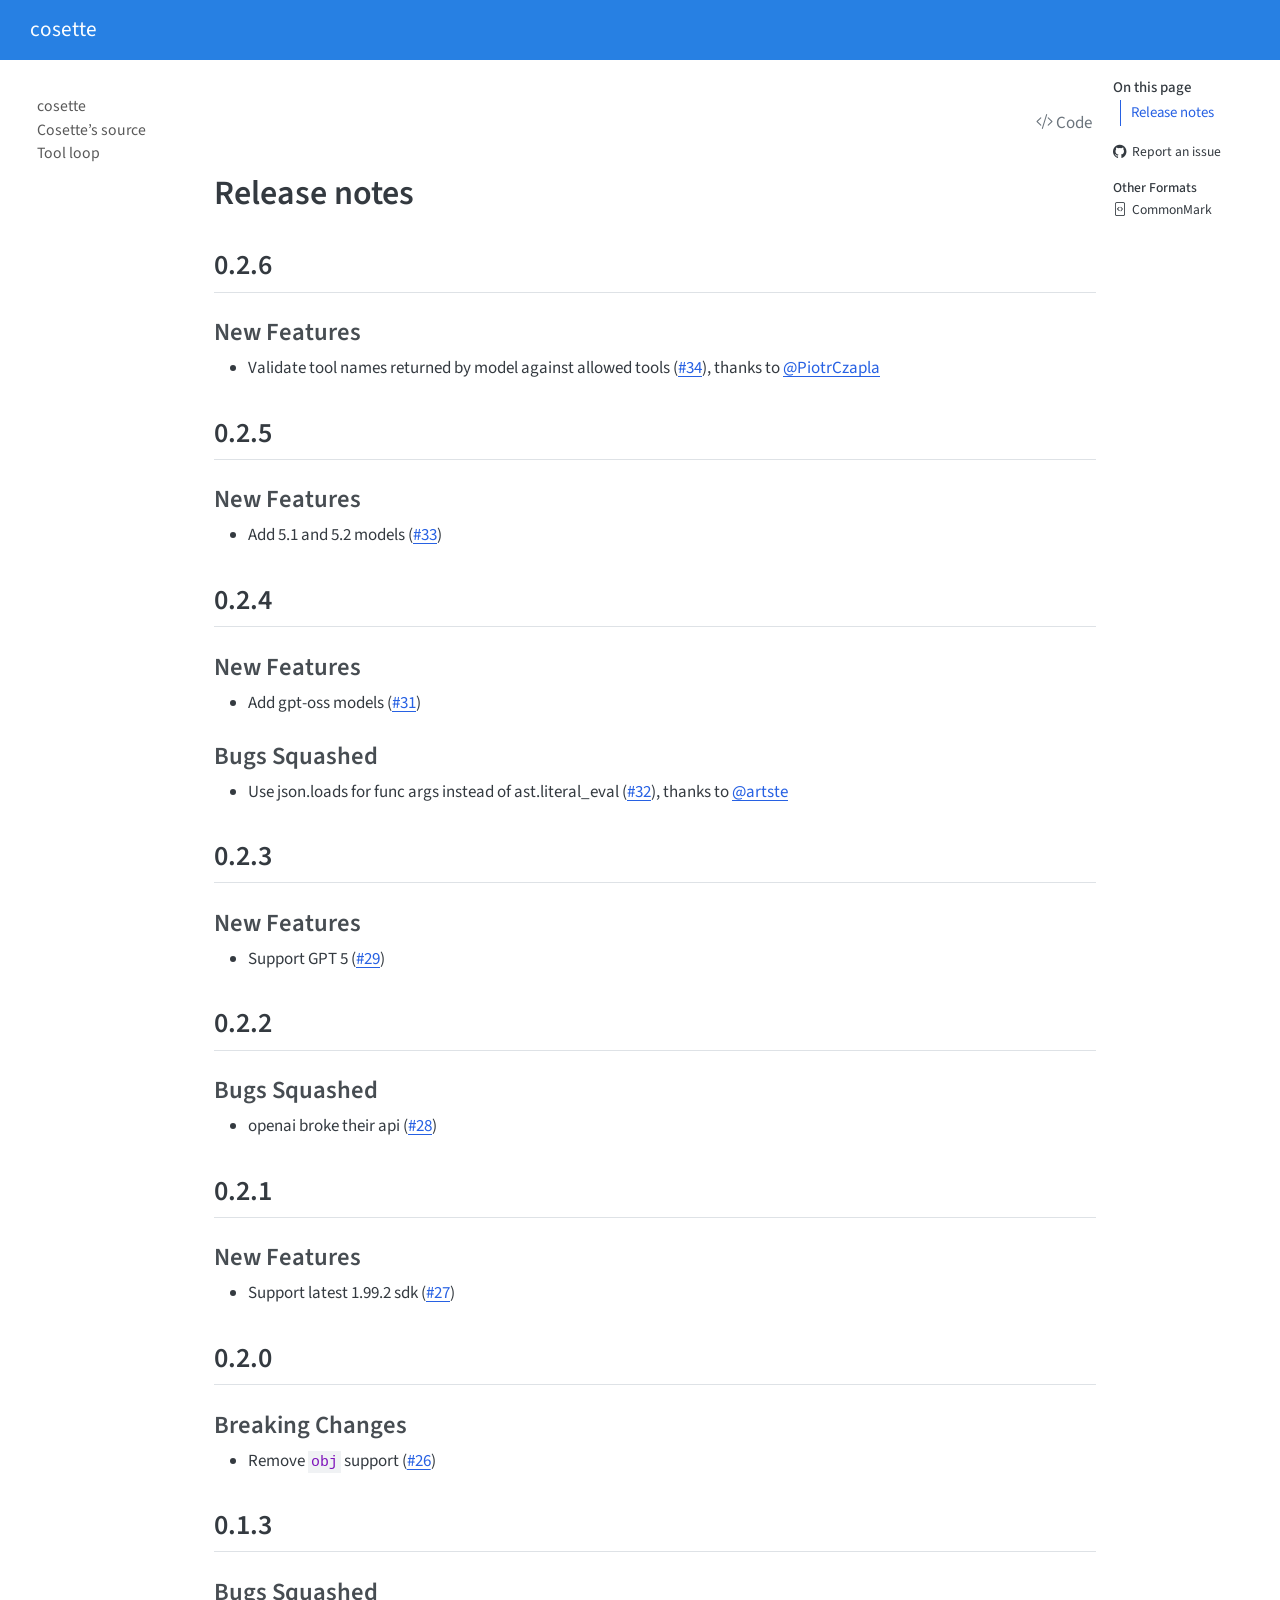
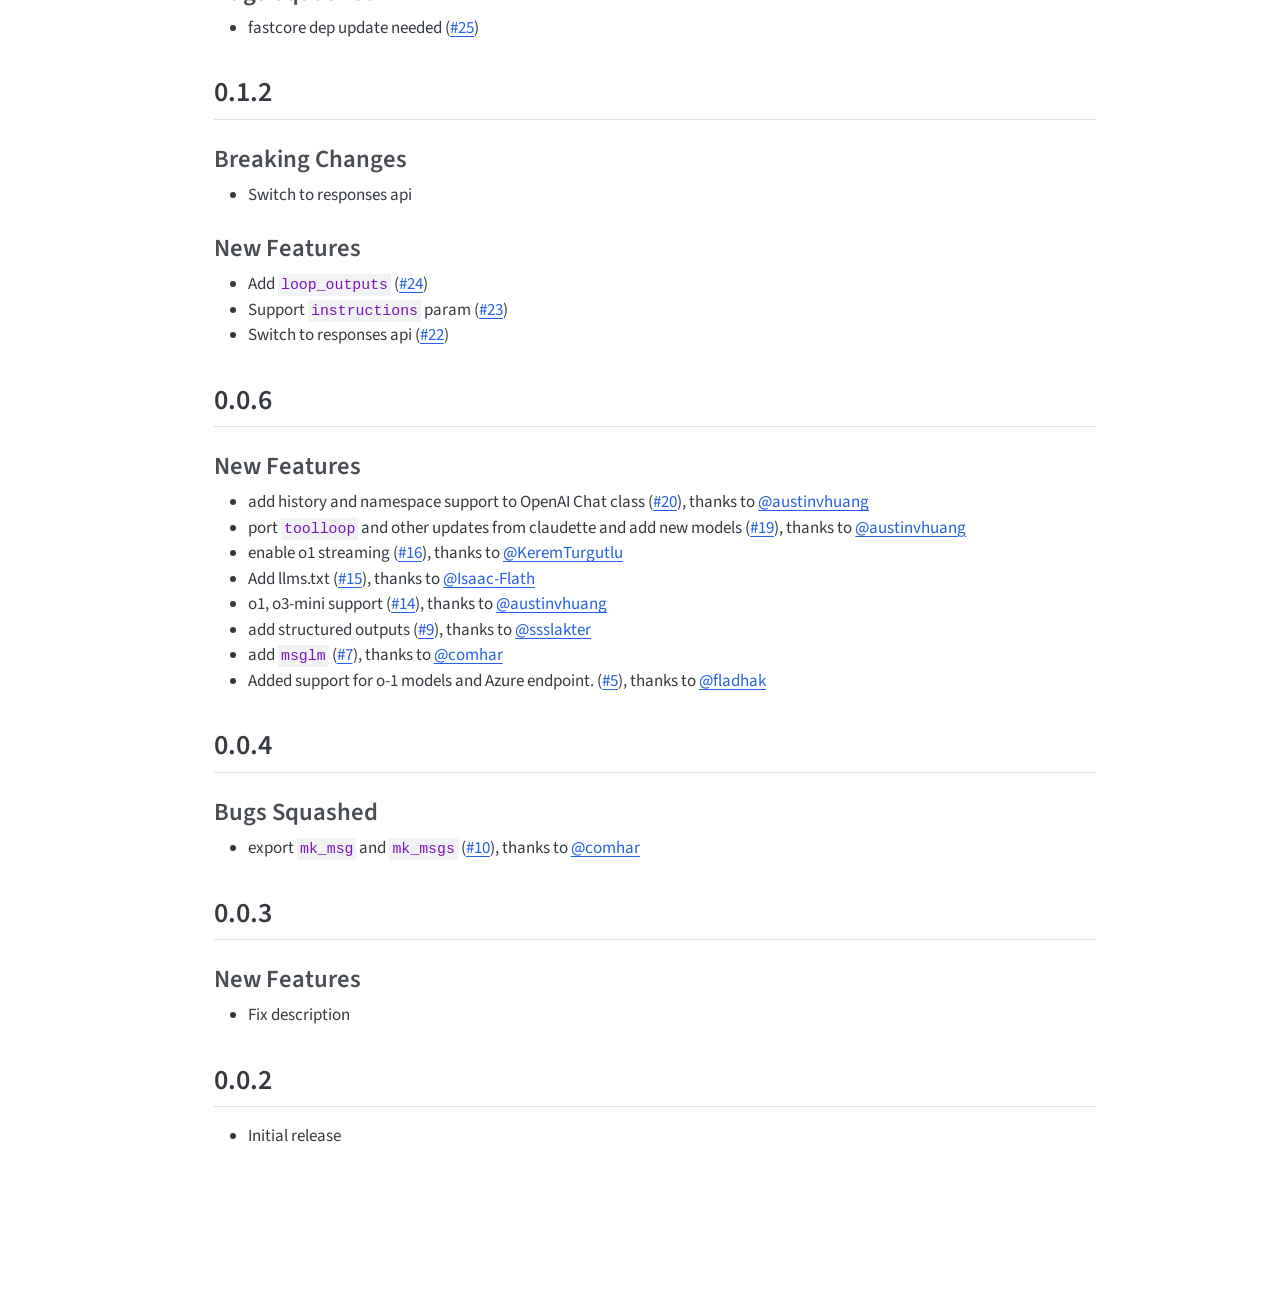
==== commit 7ff53f6e: "deploy: 6c7b4c43604c6dc8b9eafe4d97cb76340eb5ab7e" ====
--- a/CHANGELOG.html
+++ b/CHANGELOG.html
@@ -175,49 +175,57 @@
   <ul>
   <li><a href="#release-notes" id="toc-release-notes" class="nav-link active" data-scroll-target="#release-notes">Release notes</a>
   <ul class="collapse">
-  <li><a href="#section" id="toc-section" class="nav-link" data-scroll-target="#section">0.2.4</a>
+  <li><a href="#section" id="toc-section" class="nav-link" data-scroll-target="#section">0.2.6</a>
   <ul class="collapse">
   <li><a href="#new-features" id="toc-new-features" class="nav-link" data-scroll-target="#new-features">New Features</a></li>
+  </ul></li>
+  <li><a href="#section-1" id="toc-section-1" class="nav-link" data-scroll-target="#section-1">0.2.5</a>
+  <ul class="collapse">
+  <li><a href="#new-features-1" id="toc-new-features-1" class="nav-link" data-scroll-target="#new-features-1">New Features</a></li>
+  </ul></li>
+  <li><a href="#section-2" id="toc-section-2" class="nav-link" data-scroll-target="#section-2">0.2.4</a>
+  <ul class="collapse">
+  <li><a href="#new-features-2" id="toc-new-features-2" class="nav-link" data-scroll-target="#new-features-2">New Features</a></li>
   <li><a href="#bugs-squashed" id="toc-bugs-squashed" class="nav-link" data-scroll-target="#bugs-squashed">Bugs Squashed</a></li>
   </ul></li>
-  <li><a href="#section-1" id="toc-section-1" class="nav-link" data-scroll-target="#section-1">0.2.3</a>
-  <ul class="collapse">
-  <li><a href="#new-features-1" id="toc-new-features-1" class="nav-link" data-scroll-target="#new-features-1">New Features</a></li>
-  </ul></li>
-  <li><a href="#section-2" id="toc-section-2" class="nav-link" data-scroll-target="#section-2">0.2.2</a>
+  <li><a href="#section-3" id="toc-section-3" class="nav-link" data-scroll-target="#section-3">0.2.3</a>
+  <ul class="collapse">
+  <li><a href="#new-features-3" id="toc-new-features-3" class="nav-link" data-scroll-target="#new-features-3">New Features</a></li>
+  </ul></li>
+  <li><a href="#section-4" id="toc-section-4" class="nav-link" data-scroll-target="#section-4">0.2.2</a>
   <ul class="collapse">
   <li><a href="#bugs-squashed-1" id="toc-bugs-squashed-1" class="nav-link" data-scroll-target="#bugs-squashed-1">Bugs Squashed</a></li>
   </ul></li>
-  <li><a href="#section-3" id="toc-section-3" class="nav-link" data-scroll-target="#section-3">0.2.1</a>
-  <ul class="collapse">
-  <li><a href="#new-features-2" id="toc-new-features-2" class="nav-link" data-scroll-target="#new-features-2">New Features</a></li>
-  </ul></li>
-  <li><a href="#section-4" id="toc-section-4" class="nav-link" data-scroll-target="#section-4">0.2.0</a>
+  <li><a href="#section-5" id="toc-section-5" class="nav-link" data-scroll-target="#section-5">0.2.1</a>
+  <ul class="collapse">
+  <li><a href="#new-features-4" id="toc-new-features-4" class="nav-link" data-scroll-target="#new-features-4">New Features</a></li>
+  </ul></li>
+  <li><a href="#section-6" id="toc-section-6" class="nav-link" data-scroll-target="#section-6">0.2.0</a>
   <ul class="collapse">
   <li><a href="#breaking-changes" id="toc-breaking-changes" class="nav-link" data-scroll-target="#breaking-changes">Breaking Changes</a></li>
   </ul></li>
-  <li><a href="#section-5" id="toc-section-5" class="nav-link" data-scroll-target="#section-5">0.1.3</a>
+  <li><a href="#section-7" id="toc-section-7" class="nav-link" data-scroll-target="#section-7">0.1.3</a>
   <ul class="collapse">
   <li><a href="#bugs-squashed-2" id="toc-bugs-squashed-2" class="nav-link" data-scroll-target="#bugs-squashed-2">Bugs Squashed</a></li>
   </ul></li>
-  <li><a href="#section-6" id="toc-section-6" class="nav-link" data-scroll-target="#section-6">0.1.2</a>
+  <li><a href="#section-8" id="toc-section-8" class="nav-link" data-scroll-target="#section-8">0.1.2</a>
   <ul class="collapse">
   <li><a href="#breaking-changes-1" id="toc-breaking-changes-1" class="nav-link" data-scroll-target="#breaking-changes-1">Breaking Changes</a></li>
-  <li><a href="#new-features-3" id="toc-new-features-3" class="nav-link" data-scroll-target="#new-features-3">New Features</a></li>
-  </ul></li>
-  <li><a href="#section-7" id="toc-section-7" class="nav-link" data-scroll-target="#section-7">0.0.6</a>
-  <ul class="collapse">
-  <li><a href="#new-features-4" id="toc-new-features-4" class="nav-link" data-scroll-target="#new-features-4">New Features</a></li>
-  </ul></li>
-  <li><a href="#section-8" id="toc-section-8" class="nav-link" data-scroll-target="#section-8">0.0.4</a>
+  <li><a href="#new-features-5" id="toc-new-features-5" class="nav-link" data-scroll-target="#new-features-5">New Features</a></li>
+  </ul></li>
+  <li><a href="#section-9" id="toc-section-9" class="nav-link" data-scroll-target="#section-9">0.0.6</a>
+  <ul class="collapse">
+  <li><a href="#new-features-6" id="toc-new-features-6" class="nav-link" data-scroll-target="#new-features-6">New Features</a></li>
+  </ul></li>
+  <li><a href="#section-10" id="toc-section-10" class="nav-link" data-scroll-target="#section-10">0.0.4</a>
   <ul class="collapse">
   <li><a href="#bugs-squashed-3" id="toc-bugs-squashed-3" class="nav-link" data-scroll-target="#bugs-squashed-3">Bugs Squashed</a></li>
   </ul></li>
-  <li><a href="#section-9" id="toc-section-9" class="nav-link" data-scroll-target="#section-9">0.0.3</a>
-  <ul class="collapse">
-  <li><a href="#new-features-5" id="toc-new-features-5" class="nav-link" data-scroll-target="#new-features-5">New Features</a></li>
-  </ul></li>
-  <li><a href="#section-10" id="toc-section-10" class="nav-link" data-scroll-target="#section-10">0.0.2</a></li>
+  <li><a href="#section-11" id="toc-section-11" class="nav-link" data-scroll-target="#section-11">0.0.3</a>
+  <ul class="collapse">
+  <li><a href="#new-features-7" id="toc-new-features-7" class="nav-link" data-scroll-target="#new-features-7">New Features</a></li>
+  </ul></li>
+  <li><a href="#section-12" id="toc-section-12" class="nav-link" data-scroll-target="#section-12">0.0.2</a></li>
   </ul></li>
   </ul>
 <div class="toc-actions"><ul><li><a href="https://github.com/AnswerDotAI/cosette/issues/new" class="toc-action"><i class="bi bi-github"></i>Report an issue</a></li></ul></div><div class="quarto-alternate-formats"><h2>Other Formats</h2><ul><li><a href="CHANGELOG-commonmark.md"><i class="bi bi-file-code"></i>CommonMark</a></li></ul></div></nav>
@@ -232,10 +240,28 @@
 <h1>Release notes</h1>
 <!-- do not remove -->
 <section id="section" class="level2">
-<h2 class="anchored" data-anchor-id="section">0.2.4</h2>
+<h2 class="anchored" data-anchor-id="section">0.2.6</h2>
 <section id="new-features" class="level3">
 <h3 class="anchored" data-anchor-id="new-features">New Features</h3>
 <ul>
+<li>Validate tool names returned by model against allowed tools (<a href="https://github.com/AnswerDotAI/cosette/pull/34">#34</a>), thanks to <a href="https://github.com/PiotrCzapla"><span class="citation" data-cites="PiotrCzapla">@PiotrCzapla</span></a></li>
+</ul>
+</section>
+</section>
+<section id="section-1" class="level2">
+<h2 class="anchored" data-anchor-id="section-1">0.2.5</h2>
+<section id="new-features-1" class="level3">
+<h3 class="anchored" data-anchor-id="new-features-1">New Features</h3>
+<ul>
+<li>Add 5.1 and 5.2 models (<a href="https://github.com/AnswerDotAI/cosette/issues/33">#33</a>)</li>
+</ul>
+</section>
+</section>
+<section id="section-2" class="level2">
+<h2 class="anchored" data-anchor-id="section-2">0.2.4</h2>
+<section id="new-features-2" class="level3">
+<h3 class="anchored" data-anchor-id="new-features-2">New Features</h3>
+<ul>
 <li>Add gpt-oss models (<a href="https://github.com/AnswerDotAI/cosette/issues/31">#31</a>)</li>
 </ul>
 </section>
@@ -246,17 +272,17 @@
 </ul>
 </section>
 </section>
-<section id="section-1" class="level2">
-<h2 class="anchored" data-anchor-id="section-1">0.2.3</h2>
-<section id="new-features-1" class="level3">
-<h3 class="anchored" data-anchor-id="new-features-1">New Features</h3>
+<section id="section-3" class="level2">
+<h2 class="anchored" data-anchor-id="section-3">0.2.3</h2>
+<section id="new-features-3" class="level3">
+<h3 class="anchored" data-anchor-id="new-features-3">New Features</h3>
 <ul>
 <li>Support GPT 5 (<a href="https://github.com/AnswerDotAI/cosette/issues/29">#29</a>)</li>
 </ul>
 </section>
 </section>
-<section id="section-2" class="level2">
-<h2 class="anchored" data-anchor-id="section-2">0.2.2</h2>
+<section id="section-4" class="level2">
+<h2 class="anchored" data-anchor-id="section-4">0.2.2</h2>
 <section id="bugs-squashed-1" class="level3">
 <h3 class="anchored" data-anchor-id="bugs-squashed-1">Bugs Squashed</h3>
 <ul>
@@ -264,17 +290,17 @@
 </ul>
 </section>
 </section>
-<section id="section-3" class="level2">
-<h2 class="anchored" data-anchor-id="section-3">0.2.1</h2>
-<section id="new-features-2" class="level3">
-<h3 class="anchored" data-anchor-id="new-features-2">New Features</h3>
+<section id="section-5" class="level2">
+<h2 class="anchored" data-anchor-id="section-5">0.2.1</h2>
+<section id="new-features-4" class="level3">
+<h3 class="anchored" data-anchor-id="new-features-4">New Features</h3>
 <ul>
 <li>Support latest 1.99.2 sdk (<a href="https://github.com/AnswerDotAI/cosette/issues/27">#27</a>)</li>
 </ul>
 </section>
 </section>
-<section id="section-4" class="level2">
-<h2 class="anchored" data-anchor-id="section-4">0.2.0</h2>
+<section id="section-6" class="level2">
+<h2 class="anchored" data-anchor-id="section-6">0.2.0</h2>
 <section id="breaking-changes" class="level3">
 <h3 class="anchored" data-anchor-id="breaking-changes">Breaking Changes</h3>
 <ul>
@@ -282,8 +308,8 @@
 </ul>
 </section>
 </section>
-<section id="section-5" class="level2">
-<h2 class="anchored" data-anchor-id="section-5">0.1.3</h2>
+<section id="section-7" class="level2">
+<h2 class="anchored" data-anchor-id="section-7">0.1.3</h2>
 <section id="bugs-squashed-2" class="level3">
 <h3 class="anchored" data-anchor-id="bugs-squashed-2">Bugs Squashed</h3>
 <ul>
@@ -291,16 +317,16 @@
 </ul>
 </section>
 </section>
-<section id="section-6" class="level2">
-<h2 class="anchored" data-anchor-id="section-6">0.1.2</h2>
+<section id="section-8" class="level2">
+<h2 class="anchored" data-anchor-id="section-8">0.1.2</h2>
 <section id="breaking-changes-1" class="level3">
 <h3 class="anchored" data-anchor-id="breaking-changes-1">Breaking Changes</h3>
 <ul>
 <li>Switch to responses api</li>
 </ul>
 </section>
-<section id="new-features-3" class="level3">
-<h3 class="anchored" data-anchor-id="new-features-3">New Features</h3>
+<section id="new-features-5" class="level3">
+<h3 class="anchored" data-anchor-id="new-features-5">New Features</h3>
 <ul>
 <li>Add <code>loop_outputs</code> (<a href="https://github.com/AnswerDotAI/cosette/issues/24">#24</a>)</li>
 <li>Support <code>instructions</code> param (<a href="https://github.com/AnswerDotAI/cosette/issues/23">#23</a>)</li>
@@ -308,10 +334,10 @@
 </ul>
 </section>
 </section>
-<section id="section-7" class="level2">
-<h2 class="anchored" data-anchor-id="section-7">0.0.6</h2>
-<section id="new-features-4" class="level3">
-<h3 class="anchored" data-anchor-id="new-features-4">New Features</h3>
+<section id="section-9" class="level2">
+<h2 class="anchored" data-anchor-id="section-9">0.0.6</h2>
+<section id="new-features-6" class="level3">
+<h3 class="anchored" data-anchor-id="new-features-6">New Features</h3>
 <ul>
 <li>add history and namespace support to OpenAI Chat class (<a href="https://github.com/AnswerDotAI/cosette/pull/20">#20</a>), thanks to <a href="https://github.com/austinvhuang"><span class="citation" data-cites="austinvhuang">@austinvhuang</span></a></li>
 <li>port <code>toolloop</code> and other updates from claudette and add new models (<a href="https://github.com/AnswerDotAI/cosette/pull/19">#19</a>), thanks to <a href="https://github.com/austinvhuang"><span class="citation" data-cites="austinvhuang">@austinvhuang</span></a></li>
@@ -324,8 +350,8 @@
 </ul>
 </section>
 </section>
-<section id="section-8" class="level2">
-<h2 class="anchored" data-anchor-id="section-8">0.0.4</h2>
+<section id="section-10" class="level2">
+<h2 class="anchored" data-anchor-id="section-10">0.0.4</h2>
 <section id="bugs-squashed-3" class="level3">
 <h3 class="anchored" data-anchor-id="bugs-squashed-3">Bugs Squashed</h3>
 <ul>
@@ -333,17 +359,17 @@
 </ul>
 </section>
 </section>
-<section id="section-9" class="level2">
-<h2 class="anchored" data-anchor-id="section-9">0.0.3</h2>
-<section id="new-features-5" class="level3">
-<h3 class="anchored" data-anchor-id="new-features-5">New Features</h3>
+<section id="section-11" class="level2">
+<h2 class="anchored" data-anchor-id="section-11">0.0.3</h2>
+<section id="new-features-7" class="level3">
+<h3 class="anchored" data-anchor-id="new-features-7">New Features</h3>
 <ul>
 <li>Fix description</li>
 </ul>
 </section>
 </section>
-<section id="section-10" class="level2">
-<h2 class="anchored" data-anchor-id="section-10">0.0.2</h2>
+<section id="section-12" class="level2">
+<h2 class="anchored" data-anchor-id="section-12">0.0.2</h2>
 <ul>
 <li>Initial release</li>
 </ul>
@@ -810,96 +836,110 @@
 <span id="cb1-2"><a href="#cb1-2" aria-hidden="true" tabindex="-1"></a></span>
 <span id="cb1-3"><a href="#cb1-3" aria-hidden="true" tabindex="-1"></a><span class="co">&lt;!-- do not remove --&gt;</span></span>
 <span id="cb1-4"><a href="#cb1-4" aria-hidden="true" tabindex="-1"></a></span>
-<span id="cb1-5"><a href="#cb1-5" aria-hidden="true" tabindex="-1"></a><span class="fu">## 0.2.4</span></span>
+<span id="cb1-5"><a href="#cb1-5" aria-hidden="true" tabindex="-1"></a><span class="fu">## 0.2.6</span></span>
 <span id="cb1-6"><a href="#cb1-6" aria-hidden="true" tabindex="-1"></a></span>
 <span id="cb1-7"><a href="#cb1-7" aria-hidden="true" tabindex="-1"></a><span class="fu">### New Features</span></span>
 <span id="cb1-8"><a href="#cb1-8" aria-hidden="true" tabindex="-1"></a></span>
-<span id="cb1-9"><a href="#cb1-9" aria-hidden="true" tabindex="-1"></a><span class="ss">- </span>Add gpt-oss models (<span class="co">[</span><span class="ot">#31</span><span class="co">](https://github.com/AnswerDotAI/cosette/issues/31)</span>)</span>
+<span id="cb1-9"><a href="#cb1-9" aria-hidden="true" tabindex="-1"></a><span class="ss">- </span>Validate tool names returned by model against allowed tools (<span class="co">[</span><span class="ot">#34</span><span class="co">](https://github.com/AnswerDotAI/cosette/pull/34)</span>), thanks to <span class="co">[</span><span class="ot">@PiotrCzapla</span><span class="co">](https://github.com/PiotrCzapla)</span></span>
 <span id="cb1-10"><a href="#cb1-10" aria-hidden="true" tabindex="-1"></a></span>
-<span id="cb1-11"><a href="#cb1-11" aria-hidden="true" tabindex="-1"></a><span class="fu">### Bugs Squashed</span></span>
-<span id="cb1-12"><a href="#cb1-12" aria-hidden="true" tabindex="-1"></a></span>
-<span id="cb1-13"><a href="#cb1-13" aria-hidden="true" tabindex="-1"></a><span class="ss">- </span>Use json.loads for func args instead of ast.literal_eval (<span class="co">[</span><span class="ot">#32</span><span class="co">](https://github.com/AnswerDotAI/cosette/pull/32)</span>), thanks to <span class="co">[</span><span class="ot">@artste</span><span class="co">](https://github.com/artste)</span></span>
-<span id="cb1-14"><a href="#cb1-14" aria-hidden="true" tabindex="-1"></a></span>
+<span id="cb1-11"><a href="#cb1-11" aria-hidden="true" tabindex="-1"></a></span>
+<span id="cb1-12"><a href="#cb1-12" aria-hidden="true" tabindex="-1"></a><span class="fu">## 0.2.5</span></span>
+<span id="cb1-13"><a href="#cb1-13" aria-hidden="true" tabindex="-1"></a></span>
+<span id="cb1-14"><a href="#cb1-14" aria-hidden="true" tabindex="-1"></a><span class="fu">### New Features</span></span>
 <span id="cb1-15"><a href="#cb1-15" aria-hidden="true" tabindex="-1"></a></span>
-<span id="cb1-16"><a href="#cb1-16" aria-hidden="true" tabindex="-1"></a><span class="fu">## 0.2.3</span></span>
+<span id="cb1-16"><a href="#cb1-16" aria-hidden="true" tabindex="-1"></a><span class="ss">- </span>Add 5.1 and 5.2 models (<span class="co">[</span><span class="ot">#33</span><span class="co">](https://github.com/AnswerDotAI/cosette/issues/33)</span>)</span>
 <span id="cb1-17"><a href="#cb1-17" aria-hidden="true" tabindex="-1"></a></span>
-<span id="cb1-18"><a href="#cb1-18" aria-hidden="true" tabindex="-1"></a><span class="fu">### New Features</span></span>
-<span id="cb1-19"><a href="#cb1-19" aria-hidden="true" tabindex="-1"></a></span>
-<span id="cb1-20"><a href="#cb1-20" aria-hidden="true" tabindex="-1"></a><span class="ss">- </span>Support GPT 5 (<span class="co">[</span><span class="ot">#29</span><span class="co">](https://github.com/AnswerDotAI/cosette/issues/29)</span>)</span>
-<span id="cb1-21"><a href="#cb1-21" aria-hidden="true" tabindex="-1"></a></span>
+<span id="cb1-18"><a href="#cb1-18" aria-hidden="true" tabindex="-1"></a></span>
+<span id="cb1-19"><a href="#cb1-19" aria-hidden="true" tabindex="-1"></a><span class="fu">## 0.2.4</span></span>
+<span id="cb1-20"><a href="#cb1-20" aria-hidden="true" tabindex="-1"></a></span>
+<span id="cb1-21"><a href="#cb1-21" aria-hidden="true" tabindex="-1"></a><span class="fu">### New Features</span></span>
 <span id="cb1-22"><a href="#cb1-22" aria-hidden="true" tabindex="-1"></a></span>
-<span id="cb1-23"><a href="#cb1-23" aria-hidden="true" tabindex="-1"></a><span class="fu">## 0.2.2</span></span>
+<span id="cb1-23"><a href="#cb1-23" aria-hidden="true" tabindex="-1"></a><span class="ss">- </span>Add gpt-oss models (<span class="co">[</span><span class="ot">#31</span><span class="co">](https://github.com/AnswerDotAI/cosette/issues/31)</span>)</span>
 <span id="cb1-24"><a href="#cb1-24" aria-hidden="true" tabindex="-1"></a></span>
 <span id="cb1-25"><a href="#cb1-25" aria-hidden="true" tabindex="-1"></a><span class="fu">### Bugs Squashed</span></span>
 <span id="cb1-26"><a href="#cb1-26" aria-hidden="true" tabindex="-1"></a></span>
-<span id="cb1-27"><a href="#cb1-27" aria-hidden="true" tabindex="-1"></a><span class="ss">- </span>openai broke their api (<span class="co">[</span><span class="ot">#28</span><span class="co">](https://github.com/AnswerDotAI/cosette/issues/28)</span>)</span>
+<span id="cb1-27"><a href="#cb1-27" aria-hidden="true" tabindex="-1"></a><span class="ss">- </span>Use json.loads for func args instead of ast.literal_eval (<span class="co">[</span><span class="ot">#32</span><span class="co">](https://github.com/AnswerDotAI/cosette/pull/32)</span>), thanks to <span class="co">[</span><span class="ot">@artste</span><span class="co">](https://github.com/artste)</span></span>
 <span id="cb1-28"><a href="#cb1-28" aria-hidden="true" tabindex="-1"></a></span>
 <span id="cb1-29"><a href="#cb1-29" aria-hidden="true" tabindex="-1"></a></span>
-<span id="cb1-30"><a href="#cb1-30" aria-hidden="true" tabindex="-1"></a><span class="fu">## 0.2.1</span></span>
+<span id="cb1-30"><a href="#cb1-30" aria-hidden="true" tabindex="-1"></a><span class="fu">## 0.2.3</span></span>
 <span id="cb1-31"><a href="#cb1-31" aria-hidden="true" tabindex="-1"></a></span>
 <span id="cb1-32"><a href="#cb1-32" aria-hidden="true" tabindex="-1"></a><span class="fu">### New Features</span></span>
 <span id="cb1-33"><a href="#cb1-33" aria-hidden="true" tabindex="-1"></a></span>
-<span id="cb1-34"><a href="#cb1-34" aria-hidden="true" tabindex="-1"></a><span class="ss">- </span>Support latest 1.99.2 sdk (<span class="co">[</span><span class="ot">#27</span><span class="co">](https://github.com/AnswerDotAI/cosette/issues/27)</span>)</span>
+<span id="cb1-34"><a href="#cb1-34" aria-hidden="true" tabindex="-1"></a><span class="ss">- </span>Support GPT 5 (<span class="co">[</span><span class="ot">#29</span><span class="co">](https://github.com/AnswerDotAI/cosette/issues/29)</span>)</span>
 <span id="cb1-35"><a href="#cb1-35" aria-hidden="true" tabindex="-1"></a></span>
 <span id="cb1-36"><a href="#cb1-36" aria-hidden="true" tabindex="-1"></a></span>
-<span id="cb1-37"><a href="#cb1-37" aria-hidden="true" tabindex="-1"></a><span class="fu">## 0.2.0</span></span>
+<span id="cb1-37"><a href="#cb1-37" aria-hidden="true" tabindex="-1"></a><span class="fu">## 0.2.2</span></span>
 <span id="cb1-38"><a href="#cb1-38" aria-hidden="true" tabindex="-1"></a></span>
-<span id="cb1-39"><a href="#cb1-39" aria-hidden="true" tabindex="-1"></a><span class="fu">### Breaking Changes</span></span>
+<span id="cb1-39"><a href="#cb1-39" aria-hidden="true" tabindex="-1"></a><span class="fu">### Bugs Squashed</span></span>
 <span id="cb1-40"><a href="#cb1-40" aria-hidden="true" tabindex="-1"></a></span>
-<span id="cb1-41"><a href="#cb1-41" aria-hidden="true" tabindex="-1"></a><span class="ss">- </span>Remove <span class="in">`obj`</span> support (<span class="co">[</span><span class="ot">#26</span><span class="co">](https://github.com/AnswerDotAI/cosette/issues/26)</span>)</span>
+<span id="cb1-41"><a href="#cb1-41" aria-hidden="true" tabindex="-1"></a><span class="ss">- </span>openai broke their api (<span class="co">[</span><span class="ot">#28</span><span class="co">](https://github.com/AnswerDotAI/cosette/issues/28)</span>)</span>
 <span id="cb1-42"><a href="#cb1-42" aria-hidden="true" tabindex="-1"></a></span>
 <span id="cb1-43"><a href="#cb1-43" aria-hidden="true" tabindex="-1"></a></span>
-<span id="cb1-44"><a href="#cb1-44" aria-hidden="true" tabindex="-1"></a><span class="fu">## 0.1.3</span></span>
+<span id="cb1-44"><a href="#cb1-44" aria-hidden="true" tabindex="-1"></a><span class="fu">## 0.2.1</span></span>
 <span id="cb1-45"><a href="#cb1-45" aria-hidden="true" tabindex="-1"></a></span>
-<span id="cb1-46"><a href="#cb1-46" aria-hidden="true" tabindex="-1"></a><span class="fu">### Bugs Squashed</span></span>
+<span id="cb1-46"><a href="#cb1-46" aria-hidden="true" tabindex="-1"></a><span class="fu">### New Features</span></span>
 <span id="cb1-47"><a href="#cb1-47" aria-hidden="true" tabindex="-1"></a></span>
-<span id="cb1-48"><a href="#cb1-48" aria-hidden="true" tabindex="-1"></a><span class="ss">- </span>fastcore dep update needed (<span class="co">[</span><span class="ot">#25</span><span class="co">](https://github.com/AnswerDotAI/cosette/issues/25)</span>)</span>
+<span id="cb1-48"><a href="#cb1-48" aria-hidden="true" tabindex="-1"></a><span class="ss">- </span>Support latest 1.99.2 sdk (<span class="co">[</span><span class="ot">#27</span><span class="co">](https://github.com/AnswerDotAI/cosette/issues/27)</span>)</span>
 <span id="cb1-49"><a href="#cb1-49" aria-hidden="true" tabindex="-1"></a></span>
 <span id="cb1-50"><a href="#cb1-50" aria-hidden="true" tabindex="-1"></a></span>
-<span id="cb1-51"><a href="#cb1-51" aria-hidden="true" tabindex="-1"></a><span class="fu">## 0.1.2</span></span>
+<span id="cb1-51"><a href="#cb1-51" aria-hidden="true" tabindex="-1"></a><span class="fu">## 0.2.0</span></span>
 <span id="cb1-52"><a href="#cb1-52" aria-hidden="true" tabindex="-1"></a></span>
 <span id="cb1-53"><a href="#cb1-53" aria-hidden="true" tabindex="-1"></a><span class="fu">### Breaking Changes</span></span>
 <span id="cb1-54"><a href="#cb1-54" aria-hidden="true" tabindex="-1"></a></span>
-<span id="cb1-55"><a href="#cb1-55" aria-hidden="true" tabindex="-1"></a><span class="ss">- </span>Switch to responses api</span>
+<span id="cb1-55"><a href="#cb1-55" aria-hidden="true" tabindex="-1"></a><span class="ss">- </span>Remove <span class="in">`obj`</span> support (<span class="co">[</span><span class="ot">#26</span><span class="co">](https://github.com/AnswerDotAI/cosette/issues/26)</span>)</span>
 <span id="cb1-56"><a href="#cb1-56" aria-hidden="true" tabindex="-1"></a></span>
-<span id="cb1-57"><a href="#cb1-57" aria-hidden="true" tabindex="-1"></a><span class="fu">### New Features</span></span>
-<span id="cb1-58"><a href="#cb1-58" aria-hidden="true" tabindex="-1"></a></span>
-<span id="cb1-59"><a href="#cb1-59" aria-hidden="true" tabindex="-1"></a><span class="ss">- </span>Add <span class="in">`loop_outputs`</span> (<span class="co">[</span><span class="ot">#24</span><span class="co">](https://github.com/AnswerDotAI/cosette/issues/24)</span>)</span>
-<span id="cb1-60"><a href="#cb1-60" aria-hidden="true" tabindex="-1"></a><span class="ss">- </span>Support <span class="in">`instructions`</span> param (<span class="co">[</span><span class="ot">#23</span><span class="co">](https://github.com/AnswerDotAI/cosette/issues/23)</span>)</span>
-<span id="cb1-61"><a href="#cb1-61" aria-hidden="true" tabindex="-1"></a><span class="ss">- </span>Switch to responses api (<span class="co">[</span><span class="ot">#22</span><span class="co">](https://github.com/AnswerDotAI/cosette/issues/22)</span>)</span>
-<span id="cb1-62"><a href="#cb1-62" aria-hidden="true" tabindex="-1"></a></span>
+<span id="cb1-57"><a href="#cb1-57" aria-hidden="true" tabindex="-1"></a></span>
+<span id="cb1-58"><a href="#cb1-58" aria-hidden="true" tabindex="-1"></a><span class="fu">## 0.1.3</span></span>
+<span id="cb1-59"><a href="#cb1-59" aria-hidden="true" tabindex="-1"></a></span>
+<span id="cb1-60"><a href="#cb1-60" aria-hidden="true" tabindex="-1"></a><span class="fu">### Bugs Squashed</span></span>
+<span id="cb1-61"><a href="#cb1-61" aria-hidden="true" tabindex="-1"></a></span>
+<span id="cb1-62"><a href="#cb1-62" aria-hidden="true" tabindex="-1"></a><span class="ss">- </span>fastcore dep update needed (<span class="co">[</span><span class="ot">#25</span><span class="co">](https://github.com/AnswerDotAI/cosette/issues/25)</span>)</span>
 <span id="cb1-63"><a href="#cb1-63" aria-hidden="true" tabindex="-1"></a></span>
-<span id="cb1-64"><a href="#cb1-64" aria-hidden="true" tabindex="-1"></a><span class="fu">## 0.0.6</span></span>
-<span id="cb1-65"><a href="#cb1-65" aria-hidden="true" tabindex="-1"></a></span>
-<span id="cb1-66"><a href="#cb1-66" aria-hidden="true" tabindex="-1"></a><span class="fu">### New Features</span></span>
-<span id="cb1-67"><a href="#cb1-67" aria-hidden="true" tabindex="-1"></a></span>
-<span id="cb1-68"><a href="#cb1-68" aria-hidden="true" tabindex="-1"></a><span class="ss">- </span>add history and namespace support to OpenAI Chat class (<span class="co">[</span><span class="ot">#20</span><span class="co">](https://github.com/AnswerDotAI/cosette/pull/20)</span>), thanks to <span class="co">[</span><span class="ot">@austinvhuang</span><span class="co">](https://github.com/austinvhuang)</span></span>
-<span id="cb1-69"><a href="#cb1-69" aria-hidden="true" tabindex="-1"></a><span class="ss">- </span>port <span class="in">`toolloop`</span> and other updates from claudette and add new models (<span class="co">[</span><span class="ot">#19</span><span class="co">](https://github.com/AnswerDotAI/cosette/pull/19)</span>), thanks to <span class="co">[</span><span class="ot">@austinvhuang</span><span class="co">](https://github.com/austinvhuang)</span></span>
-<span id="cb1-70"><a href="#cb1-70" aria-hidden="true" tabindex="-1"></a><span class="ss">- </span>enable o1 streaming (<span class="co">[</span><span class="ot">#16</span><span class="co">](https://github.com/AnswerDotAI/cosette/pull/16)</span>), thanks to <span class="co">[</span><span class="ot">@KeremTurgutlu</span><span class="co">](https://github.com/KeremTurgutlu)</span></span>
-<span id="cb1-71"><a href="#cb1-71" aria-hidden="true" tabindex="-1"></a><span class="ss">- </span>Add llms.txt (<span class="co">[</span><span class="ot">#15</span><span class="co">](https://github.com/AnswerDotAI/cosette/pull/15)</span>), thanks to <span class="co">[</span><span class="ot">@Isaac-Flath</span><span class="co">](https://github.com/Isaac-Flath)</span></span>
-<span id="cb1-72"><a href="#cb1-72" aria-hidden="true" tabindex="-1"></a><span class="ss">- </span>o1, o3-mini support (<span class="co">[</span><span class="ot">#14</span><span class="co">](https://github.com/AnswerDotAI/cosette/pull/14)</span>), thanks to <span class="co">[</span><span class="ot">@austinvhuang</span><span class="co">](https://github.com/austinvhuang)</span></span>
-<span id="cb1-73"><a href="#cb1-73" aria-hidden="true" tabindex="-1"></a><span class="ss">- </span>add structured outputs (<span class="co">[</span><span class="ot">#9</span><span class="co">](https://github.com/AnswerDotAI/cosette/pull/9)</span>), thanks to <span class="co">[</span><span class="ot">@ssslakter</span><span class="co">](https://github.com/ssslakter)</span></span>
-<span id="cb1-74"><a href="#cb1-74" aria-hidden="true" tabindex="-1"></a><span class="ss">- </span>add <span class="in">`msglm`</span> (<span class="co">[</span><span class="ot">#7</span><span class="co">](https://github.com/AnswerDotAI/cosette/pull/7)</span>), thanks to <span class="co">[</span><span class="ot">@comhar</span><span class="co">](https://github.com/comhar)</span></span>
-<span id="cb1-75"><a href="#cb1-75" aria-hidden="true" tabindex="-1"></a><span class="ss">- </span>Added support for o-1 models and Azure endpoint. (<span class="co">[</span><span class="ot">#5</span><span class="co">](https://github.com/AnswerDotAI/cosette/pull/5)</span>), thanks to <span class="co">[</span><span class="ot">@fladhak</span><span class="co">](https://github.com/fladhak)</span></span>
+<span id="cb1-64"><a href="#cb1-64" aria-hidden="true" tabindex="-1"></a></span>
+<span id="cb1-65"><a href="#cb1-65" aria-hidden="true" tabindex="-1"></a><span class="fu">## 0.1.2</span></span>
+<span id="cb1-66"><a href="#cb1-66" aria-hidden="true" tabindex="-1"></a></span>
+<span id="cb1-67"><a href="#cb1-67" aria-hidden="true" tabindex="-1"></a><span class="fu">### Breaking Changes</span></span>
+<span id="cb1-68"><a href="#cb1-68" aria-hidden="true" tabindex="-1"></a></span>
+<span id="cb1-69"><a href="#cb1-69" aria-hidden="true" tabindex="-1"></a><span class="ss">- </span>Switch to responses api</span>
+<span id="cb1-70"><a href="#cb1-70" aria-hidden="true" tabindex="-1"></a></span>
+<span id="cb1-71"><a href="#cb1-71" aria-hidden="true" tabindex="-1"></a><span class="fu">### New Features</span></span>
+<span id="cb1-72"><a href="#cb1-72" aria-hidden="true" tabindex="-1"></a></span>
+<span id="cb1-73"><a href="#cb1-73" aria-hidden="true" tabindex="-1"></a><span class="ss">- </span>Add <span class="in">`loop_outputs`</span> (<span class="co">[</span><span class="ot">#24</span><span class="co">](https://github.com/AnswerDotAI/cosette/issues/24)</span>)</span>
+<span id="cb1-74"><a href="#cb1-74" aria-hidden="true" tabindex="-1"></a><span class="ss">- </span>Support <span class="in">`instructions`</span> param (<span class="co">[</span><span class="ot">#23</span><span class="co">](https://github.com/AnswerDotAI/cosette/issues/23)</span>)</span>
+<span id="cb1-75"><a href="#cb1-75" aria-hidden="true" tabindex="-1"></a><span class="ss">- </span>Switch to responses api (<span class="co">[</span><span class="ot">#22</span><span class="co">](https://github.com/AnswerDotAI/cosette/issues/22)</span>)</span>
 <span id="cb1-76"><a href="#cb1-76" aria-hidden="true" tabindex="-1"></a></span>
 <span id="cb1-77"><a href="#cb1-77" aria-hidden="true" tabindex="-1"></a></span>
-<span id="cb1-78"><a href="#cb1-78" aria-hidden="true" tabindex="-1"></a><span class="fu">## 0.0.4</span></span>
+<span id="cb1-78"><a href="#cb1-78" aria-hidden="true" tabindex="-1"></a><span class="fu">## 0.0.6</span></span>
 <span id="cb1-79"><a href="#cb1-79" aria-hidden="true" tabindex="-1"></a></span>
-<span id="cb1-80"><a href="#cb1-80" aria-hidden="true" tabindex="-1"></a><span class="fu">### Bugs Squashed</span></span>
+<span id="cb1-80"><a href="#cb1-80" aria-hidden="true" tabindex="-1"></a><span class="fu">### New Features</span></span>
 <span id="cb1-81"><a href="#cb1-81" aria-hidden="true" tabindex="-1"></a></span>
-<span id="cb1-82"><a href="#cb1-82" aria-hidden="true" tabindex="-1"></a><span class="ss">- </span>export <span class="in">`mk_msg`</span> and <span class="in">`mk_msgs`</span> (<span class="co">[</span><span class="ot">#10</span><span class="co">](https://github.com/AnswerDotAI/cosette/pull/10)</span>), thanks to <span class="co">[</span><span class="ot">@comhar</span><span class="co">](https://github.com/comhar)</span></span>
-<span id="cb1-83"><a href="#cb1-83" aria-hidden="true" tabindex="-1"></a></span>
-<span id="cb1-84"><a href="#cb1-84" aria-hidden="true" tabindex="-1"></a></span>
-<span id="cb1-85"><a href="#cb1-85" aria-hidden="true" tabindex="-1"></a><span class="fu">## 0.0.3</span></span>
-<span id="cb1-86"><a href="#cb1-86" aria-hidden="true" tabindex="-1"></a></span>
-<span id="cb1-87"><a href="#cb1-87" aria-hidden="true" tabindex="-1"></a><span class="fu">### New Features</span></span>
-<span id="cb1-88"><a href="#cb1-88" aria-hidden="true" tabindex="-1"></a></span>
-<span id="cb1-89"><a href="#cb1-89" aria-hidden="true" tabindex="-1"></a><span class="ss">- </span>Fix description</span>
+<span id="cb1-82"><a href="#cb1-82" aria-hidden="true" tabindex="-1"></a><span class="ss">- </span>add history and namespace support to OpenAI Chat class (<span class="co">[</span><span class="ot">#20</span><span class="co">](https://github.com/AnswerDotAI/cosette/pull/20)</span>), thanks to <span class="co">[</span><span class="ot">@austinvhuang</span><span class="co">](https://github.com/austinvhuang)</span></span>
+<span id="cb1-83"><a href="#cb1-83" aria-hidden="true" tabindex="-1"></a><span class="ss">- </span>port <span class="in">`toolloop`</span> and other updates from claudette and add new models (<span class="co">[</span><span class="ot">#19</span><span class="co">](https://github.com/AnswerDotAI/cosette/pull/19)</span>), thanks to <span class="co">[</span><span class="ot">@austinvhuang</span><span class="co">](https://github.com/austinvhuang)</span></span>
+<span id="cb1-84"><a href="#cb1-84" aria-hidden="true" tabindex="-1"></a><span class="ss">- </span>enable o1 streaming (<span class="co">[</span><span class="ot">#16</span><span class="co">](https://github.com/AnswerDotAI/cosette/pull/16)</span>), thanks to <span class="co">[</span><span class="ot">@KeremTurgutlu</span><span class="co">](https://github.com/KeremTurgutlu)</span></span>
+<span id="cb1-85"><a href="#cb1-85" aria-hidden="true" tabindex="-1"></a><span class="ss">- </span>Add llms.txt (<span class="co">[</span><span class="ot">#15</span><span class="co">](https://github.com/AnswerDotAI/cosette/pull/15)</span>), thanks to <span class="co">[</span><span class="ot">@Isaac-Flath</span><span class="co">](https://github.com/Isaac-Flath)</span></span>
+<span id="cb1-86"><a href="#cb1-86" aria-hidden="true" tabindex="-1"></a><span class="ss">- </span>o1, o3-mini support (<span class="co">[</span><span class="ot">#14</span><span class="co">](https://github.com/AnswerDotAI/cosette/pull/14)</span>), thanks to <span class="co">[</span><span class="ot">@austinvhuang</span><span class="co">](https://github.com/austinvhuang)</span></span>
+<span id="cb1-87"><a href="#cb1-87" aria-hidden="true" tabindex="-1"></a><span class="ss">- </span>add structured outputs (<span class="co">[</span><span class="ot">#9</span><span class="co">](https://github.com/AnswerDotAI/cosette/pull/9)</span>), thanks to <span class="co">[</span><span class="ot">@ssslakter</span><span class="co">](https://github.com/ssslakter)</span></span>
+<span id="cb1-88"><a href="#cb1-88" aria-hidden="true" tabindex="-1"></a><span class="ss">- </span>add <span class="in">`msglm`</span> (<span class="co">[</span><span class="ot">#7</span><span class="co">](https://github.com/AnswerDotAI/cosette/pull/7)</span>), thanks to <span class="co">[</span><span class="ot">@comhar</span><span class="co">](https://github.com/comhar)</span></span>
+<span id="cb1-89"><a href="#cb1-89" aria-hidden="true" tabindex="-1"></a><span class="ss">- </span>Added support for o-1 models and Azure endpoint. (<span class="co">[</span><span class="ot">#5</span><span class="co">](https://github.com/AnswerDotAI/cosette/pull/5)</span>), thanks to <span class="co">[</span><span class="ot">@fladhak</span><span class="co">](https://github.com/fladhak)</span></span>
 <span id="cb1-90"><a href="#cb1-90" aria-hidden="true" tabindex="-1"></a></span>
 <span id="cb1-91"><a href="#cb1-91" aria-hidden="true" tabindex="-1"></a></span>
-<span id="cb1-92"><a href="#cb1-92" aria-hidden="true" tabindex="-1"></a><span class="fu">## 0.0.2</span></span>
+<span id="cb1-92"><a href="#cb1-92" aria-hidden="true" tabindex="-1"></a><span class="fu">## 0.0.4</span></span>
 <span id="cb1-93"><a href="#cb1-93" aria-hidden="true" tabindex="-1"></a></span>
-<span id="cb1-94"><a href="#cb1-94" aria-hidden="true" tabindex="-1"></a><span class="ss">- </span>Initial release</span></code></pre></div><button title="Copy to Clipboard" class="code-copy-button" data-in-quarto-modal=""><i class="bi"></i></button></div>
+<span id="cb1-94"><a href="#cb1-94" aria-hidden="true" tabindex="-1"></a><span class="fu">### Bugs Squashed</span></span>
+<span id="cb1-95"><a href="#cb1-95" aria-hidden="true" tabindex="-1"></a></span>
+<span id="cb1-96"><a href="#cb1-96" aria-hidden="true" tabindex="-1"></a><span class="ss">- </span>export <span class="in">`mk_msg`</span> and <span class="in">`mk_msgs`</span> (<span class="co">[</span><span class="ot">#10</span><span class="co">](https://github.com/AnswerDotAI/cosette/pull/10)</span>), thanks to <span class="co">[</span><span class="ot">@comhar</span><span class="co">](https://github.com/comhar)</span></span>
+<span id="cb1-97"><a href="#cb1-97" aria-hidden="true" tabindex="-1"></a></span>
+<span id="cb1-98"><a href="#cb1-98" aria-hidden="true" tabindex="-1"></a></span>
+<span id="cb1-99"><a href="#cb1-99" aria-hidden="true" tabindex="-1"></a><span class="fu">## 0.0.3</span></span>
+<span id="cb1-100"><a href="#cb1-100" aria-hidden="true" tabindex="-1"></a></span>
+<span id="cb1-101"><a href="#cb1-101" aria-hidden="true" tabindex="-1"></a><span class="fu">### New Features</span></span>
+<span id="cb1-102"><a href="#cb1-102" aria-hidden="true" tabindex="-1"></a></span>
+<span id="cb1-103"><a href="#cb1-103" aria-hidden="true" tabindex="-1"></a><span class="ss">- </span>Fix description</span>
+<span id="cb1-104"><a href="#cb1-104" aria-hidden="true" tabindex="-1"></a></span>
+<span id="cb1-105"><a href="#cb1-105" aria-hidden="true" tabindex="-1"></a></span>
+<span id="cb1-106"><a href="#cb1-106" aria-hidden="true" tabindex="-1"></a><span class="fu">## 0.0.2</span></span>
+<span id="cb1-107"><a href="#cb1-107" aria-hidden="true" tabindex="-1"></a></span>
+<span id="cb1-108"><a href="#cb1-108" aria-hidden="true" tabindex="-1"></a><span class="ss">- </span>Initial release</span></code></pre></div><button title="Copy to Clipboard" class="code-copy-button" data-in-quarto-modal=""><i class="bi"></i></button></div>
 </div></div></div></div></div>
 </div> <!-- /content -->
 
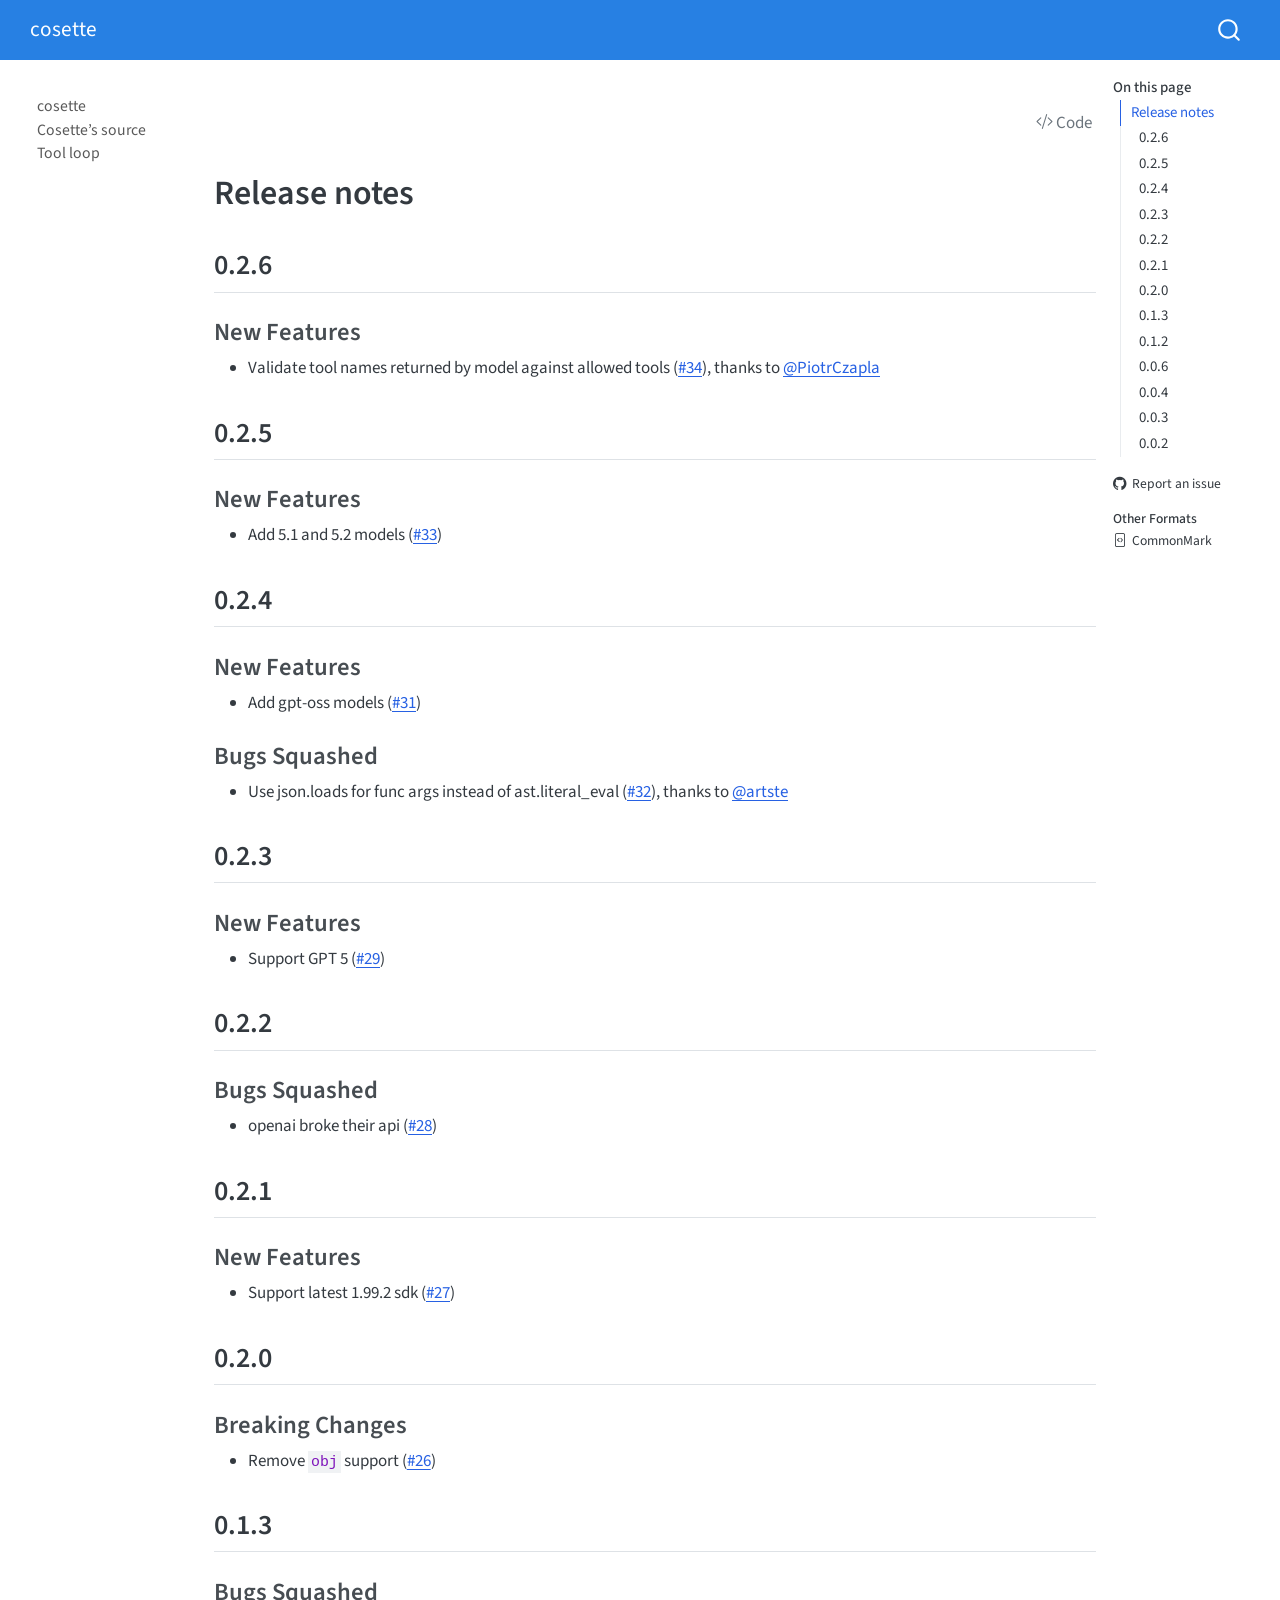
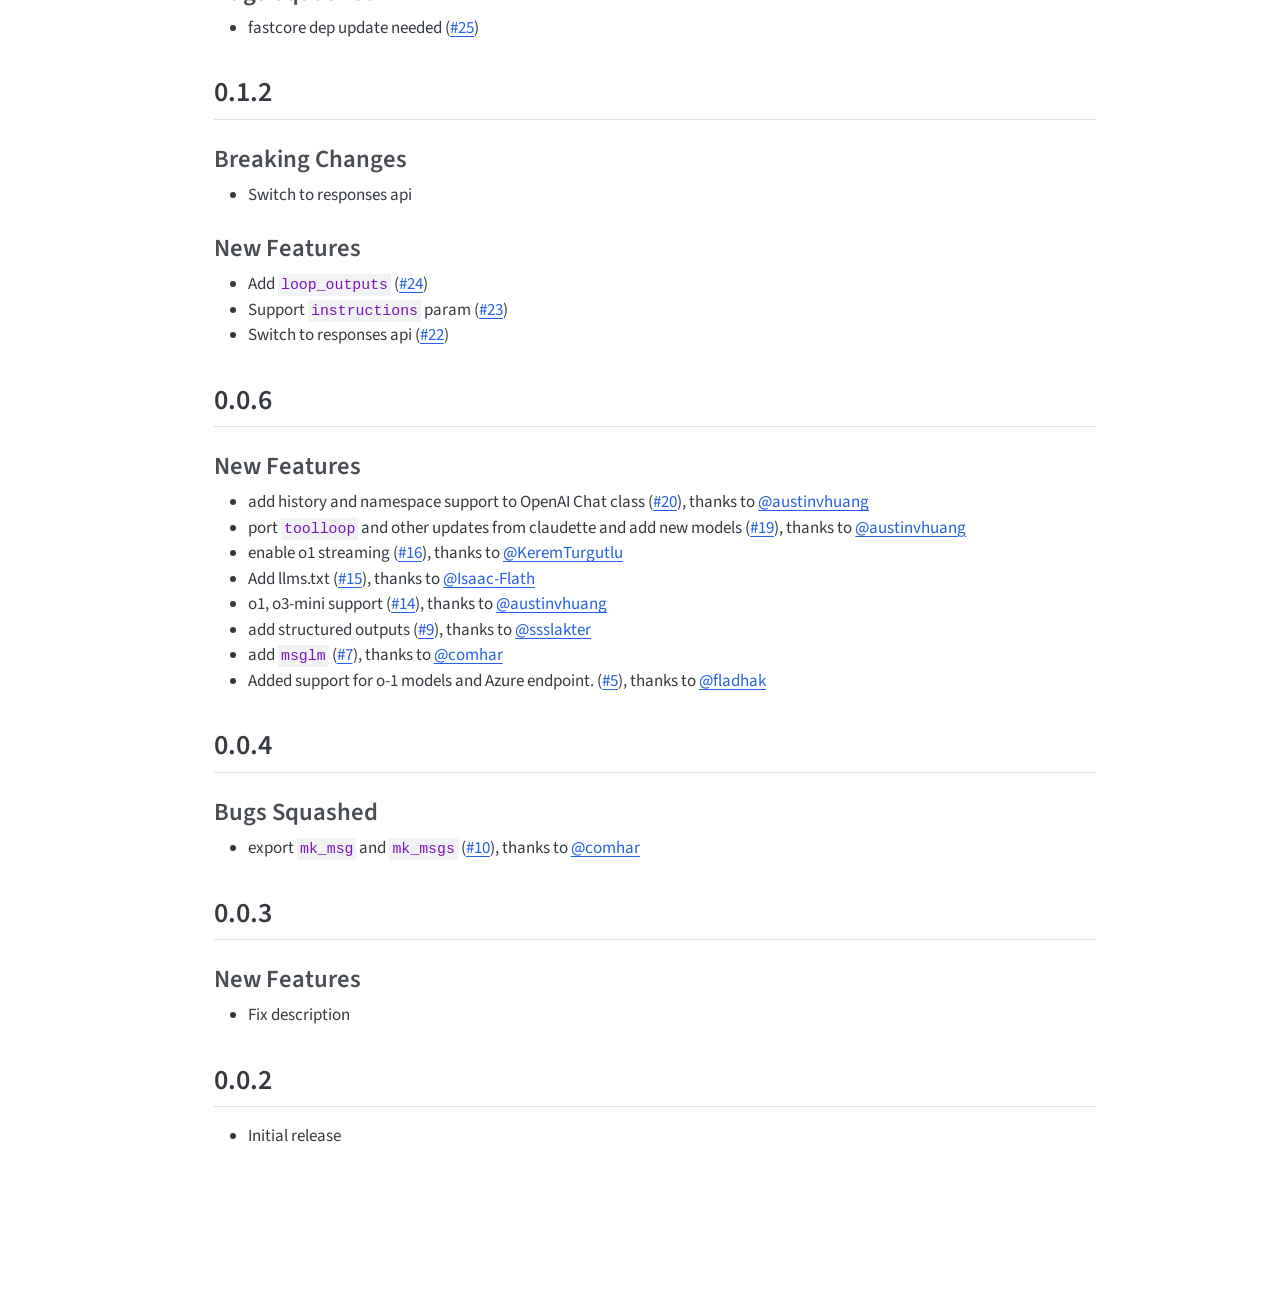
==== commit e3351e9f: "deploy: b097f541e148d56158fc3986e4cdec46f8ba04cf" ====
--- a/CHANGELOG.html
+++ b/CHANGELOG.html
@@ -2,13 +2,16 @@
 <html xmlns="http://www.w3.org/1999/xhtml" lang="en" xml:lang="en"><head>
 
 <meta charset="utf-8">
-<meta name="generator" content="quarto-1.8.26">
+<meta name="generator" content="quarto-1.9.37">
 
 <meta name="viewport" content="width=device-width, initial-scale=1.0, user-scalable=yes">
 
 
 <title>changelog – cosette</title>
 <style>
+/* Default styles provided by pandoc.
+** See https://pandoc.org/MANUAL.html#variables-for-html for config info.
+*/
 code{white-space: pre-wrap;}
 span.smallcaps{font-variant: small-caps;}
 div.columns{display: flex; gap: min(4vw, 1.5em);}
@@ -67,15 +70,14 @@
 <meta name="quarto:offset" content="./">
 <script src="site_libs/quarto-html/quarto.js" type="module"></script>
 <script src="site_libs/quarto-html/tabsets/tabsets.js" type="module"></script>
-<script src="site_libs/quarto-html/axe/axe-check.js" type="module"></script>
 <script src="site_libs/quarto-html/popper.min.js"></script>
 <script src="site_libs/quarto-html/tippy.umd.min.js"></script>
 <script src="site_libs/quarto-html/anchor.min.js"></script>
 <link href="site_libs/quarto-html/tippy.css" rel="stylesheet">
-<link href="site_libs/quarto-html/quarto-syntax-highlighting-587c61ba64f3a5504c4d52d930310e48.css" rel="stylesheet" id="quarto-text-highlighting-styles">
+<link href="site_libs/quarto-html/quarto-syntax-highlighting-7f8f88aac4f3542376d5c11b86a4c14d.css" rel="stylesheet" id="quarto-text-highlighting-styles">
 <script src="site_libs/bootstrap/bootstrap.min.js"></script>
 <link href="site_libs/bootstrap/bootstrap-icons.css" rel="stylesheet">
-<link href="site_libs/bootstrap/bootstrap-3079788b0fb9d9587af933d59c4f2ea1.min.css" rel="stylesheet" append-hash="true" id="quarto-bootstrap" data-mode="light">
+<link href="site_libs/bootstrap/bootstrap-17738ac5122fb196a3a5d2cfaeb3ca90.min.css" rel="stylesheet" append-hash="true" id="quarto-bootstrap" data-mode="light">
 <script id="quarto-search-options" type="application/json">{
   "location": "navbar",
   "copy-button": false,
--- a/site_libs/quarto-html/quarto-syntax-highlighting-7f8f88aac4f3542376d5c11b86a4c14d.css
+++ b/site_libs/quarto-html/quarto-syntax-highlighting-7f8f88aac4f3542376d5c11b86a4c14d.css
@@ -0,0 +1,236 @@
+/* quarto syntax highlight colors */
+:root {
+  --quarto-hl-ot-color: #003B4F;
+  --quarto-hl-at-color: #657422;
+  --quarto-hl-ss-color: #20794D;
+  --quarto-hl-an-color: #5E5E5E;
+  --quarto-hl-fu-color: #4758AB;
+  --quarto-hl-st-color: #20794D;
+  --quarto-hl-cf-color: #003B4F;
+  --quarto-hl-op-color: #5E5E5E;
+  --quarto-hl-er-color: #AD0000;
+  --quarto-hl-bn-color: #AD0000;
+  --quarto-hl-al-color: #AD0000;
+  --quarto-hl-va-color: #111111;
+  --quarto-hl-bu-color: inherit;
+  --quarto-hl-ex-color: inherit;
+  --quarto-hl-pp-color: #AD0000;
+  --quarto-hl-in-color: #5E5E5E;
+  --quarto-hl-vs-color: #20794D;
+  --quarto-hl-wa-color: #5E5E5E;
+  --quarto-hl-do-color: #5E5E5E;
+  --quarto-hl-im-color: #00769E;
+  --quarto-hl-ch-color: #20794D;
+  --quarto-hl-dt-color: #AD0000;
+  --quarto-hl-fl-color: #AD0000;
+  --quarto-hl-co-color: #5E5E5E;
+  --quarto-hl-cv-color: #5E5E5E;
+  --quarto-hl-cn-color: #8f5902;
+  --quarto-hl-sc-color: #5E5E5E;
+  --quarto-hl-dv-color: #AD0000;
+  --quarto-hl-kw-color: #003B4F;
+}
+
+/* other quarto variables */
+:root {
+  --quarto-font-monospace: SFMono-Regular, Menlo, Monaco, Consolas, "Liberation Mono", "Courier New", monospace;
+}
+
+/* syntax highlight based on Pandoc's rules */
+pre > code.sourceCode > span {
+  color: #003B4F;
+}
+
+code.sourceCode > span {
+  color: #003B4F;
+}
+
+div.sourceCode,
+div.sourceCode pre.sourceCode {
+  color: #003B4F;
+}
+
+/* Normal */
+code span {
+  color: #003B4F;
+}
+
+/* Alert */
+code span.al {
+  color: #AD0000;
+  font-style: inherit;
+}
+
+/* Annotation */
+code span.an {
+  color: #5E5E5E;
+  font-style: inherit;
+}
+
+/* Attribute */
+code span.at {
+  color: #657422;
+  font-style: inherit;
+}
+
+/* BaseN */
+code span.bn {
+  color: #AD0000;
+  font-style: inherit;
+}
+
+/* BuiltIn */
+code span.bu {
+  font-style: inherit;
+}
+
+/* ControlFlow */
+code span.cf {
+  color: #003B4F;
+  font-weight: bold;
+  font-style: inherit;
+}
+
+/* Char */
+code span.ch {
+  color: #20794D;
+  font-style: inherit;
+}
+
+/* Constant */
+code span.cn {
+  color: #8f5902;
+  font-style: inherit;
+}
+
+/* Comment */
+code span.co {
+  color: #5E5E5E;
+  font-style: inherit;
+}
+
+/* CommentVar */
+code span.cv {
+  color: #5E5E5E;
+  font-style: italic;
+}
+
+/* Documentation */
+code span.do {
+  color: #5E5E5E;
+  font-style: italic;
+}
+
+/* DataType */
+code span.dt {
+  color: #AD0000;
+  font-style: inherit;
+}
+
+/* DecVal */
+code span.dv {
+  color: #AD0000;
+  font-style: inherit;
+}
+
+/* Error */
+code span.er {
+  color: #AD0000;
+  font-style: inherit;
+}
+
+/* Extension */
+code span.ex {
+  font-style: inherit;
+}
+
+/* Float */
+code span.fl {
+  color: #AD0000;
+  font-style: inherit;
+}
+
+/* Function */
+code span.fu {
+  color: #4758AB;
+  font-style: inherit;
+}
+
+/* Import */
+code span.im {
+  color: #00769E;
+  font-style: inherit;
+}
+
+/* Information */
+code span.in {
+  color: #5E5E5E;
+  font-style: inherit;
+}
+
+/* Keyword */
+code span.kw {
+  color: #003B4F;
+  font-weight: bold;
+  font-style: inherit;
+}
+
+/* Operator */
+code span.op {
+  color: #5E5E5E;
+  font-style: inherit;
+}
+
+/* Other */
+code span.ot {
+  color: #003B4F;
+  font-style: inherit;
+}
+
+/* Preprocessor */
+code span.pp {
+  color: #AD0000;
+  font-style: inherit;
+}
+
+/* SpecialChar */
+code span.sc {
+  color: #5E5E5E;
+  font-style: inherit;
+}
+
+/* SpecialString */
+code span.ss {
+  color: #20794D;
+  font-style: inherit;
+}
+
+/* String */
+code span.st {
+  color: #20794D;
+  font-style: inherit;
+}
+
+/* Variable */
+code span.va {
+  color: #111111;
+  font-style: inherit;
+}
+
+/* VerbatimString */
+code span.vs {
+  color: #20794D;
+  font-style: inherit;
+}
+
+/* Warning */
+code span.wa {
+  color: #5E5E5E;
+  font-style: italic;
+}
+
+.prevent-inlining {
+  content: "</";
+}
+
+/*# sourceMappingURL=789ad8cd35626ba772517505b42a116e.css.map */
